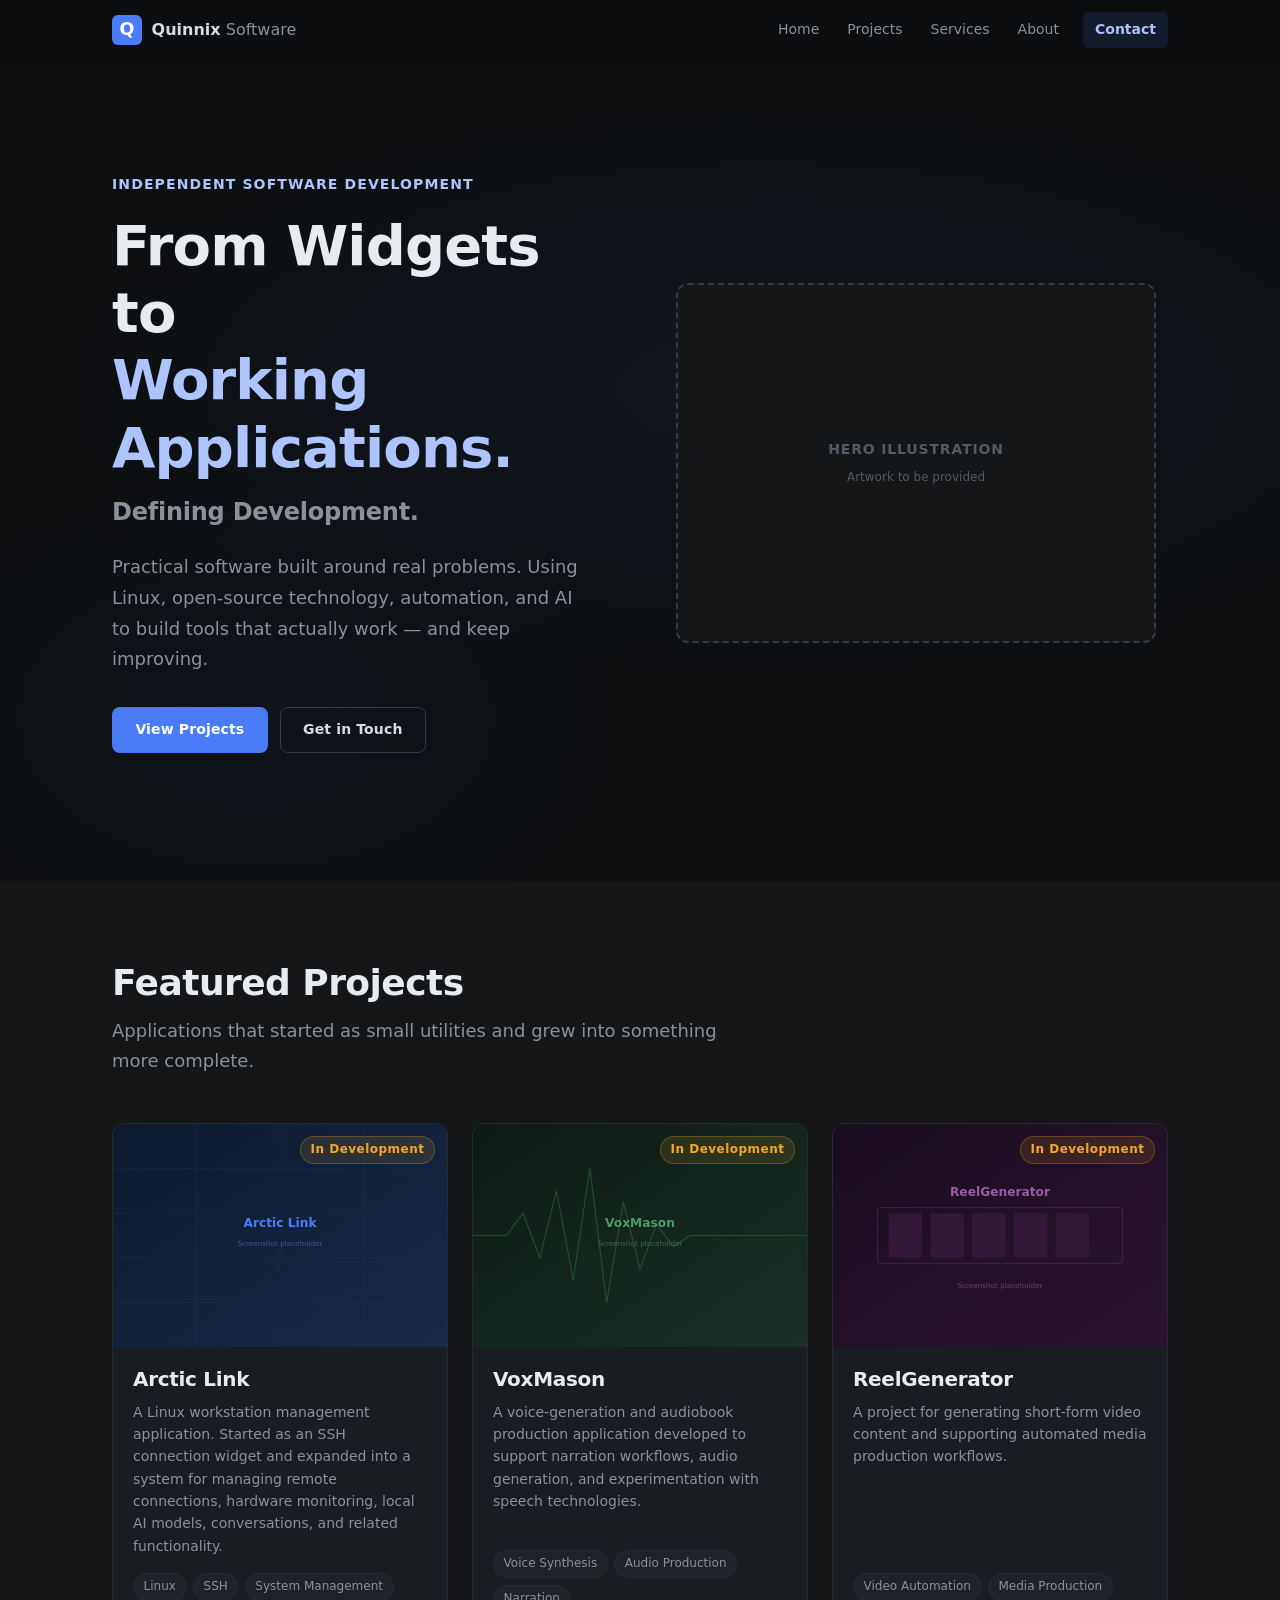
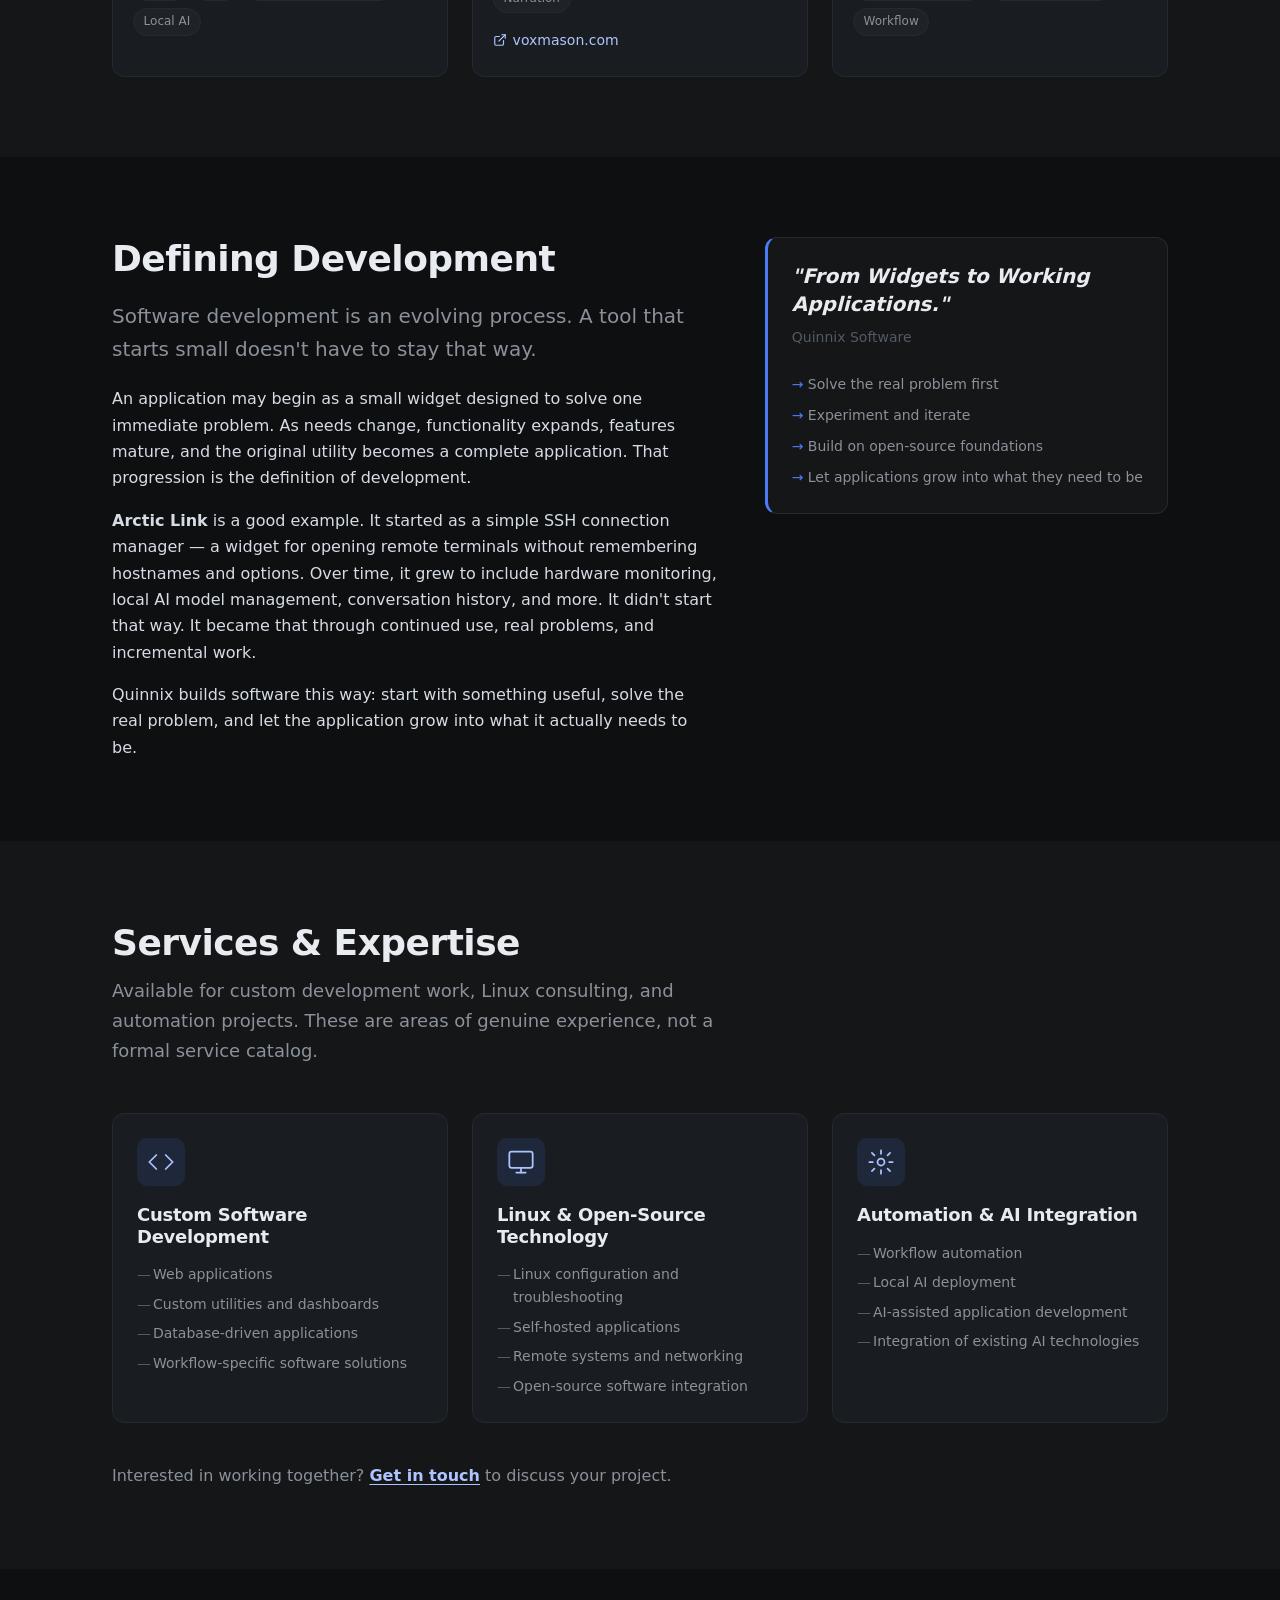
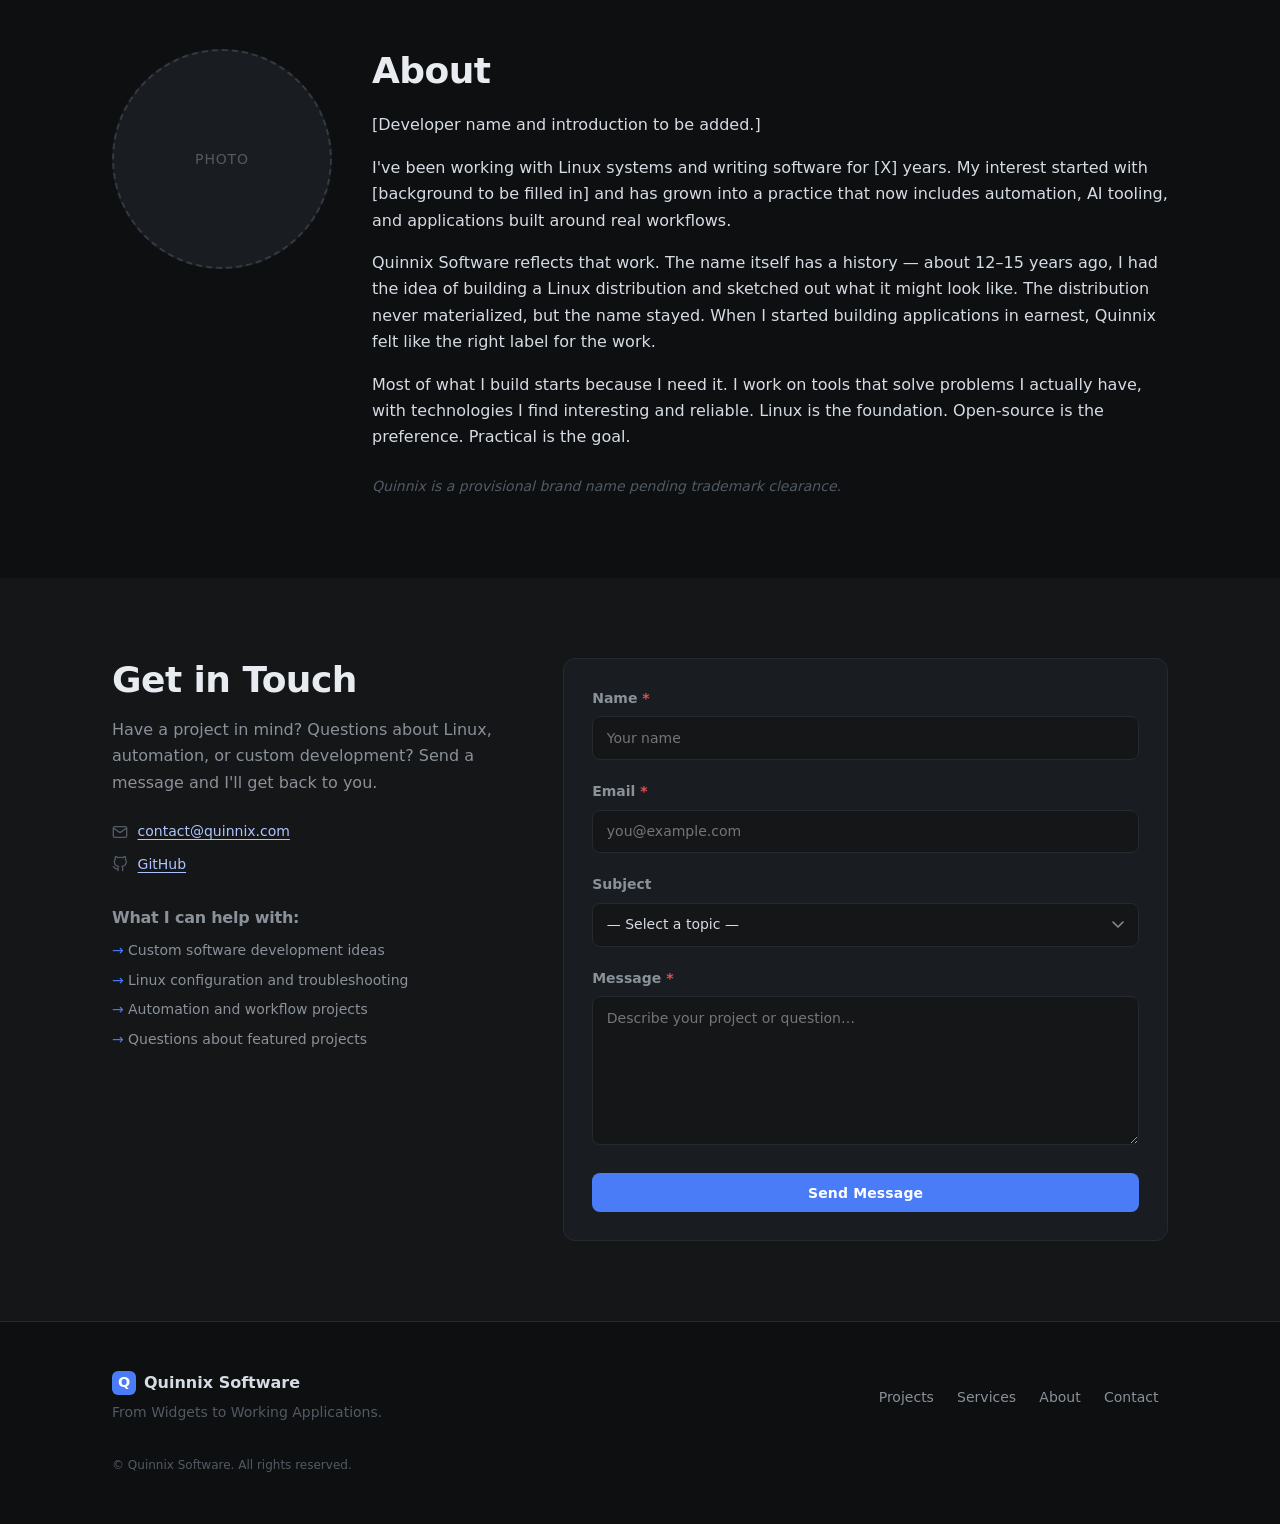
==== index.html @ c4eec3da "Initial Quinnix Software website Static portfolio and project showcase site for quinnix.com. Include" ====
<!doctype html>
<html lang="en">
<head>
  <meta charset="utf-8">
  <meta name="viewport" content="width=device-width, initial-scale=1">

  <!-- ============================================================
       SITE IDENTITY — update these when branding is finalized
       ============================================================ -->
  <title>Quinnix Software — From Widgets to Working Applications</title>
  <meta name="description" content="Quinnix Software builds practical applications around real problems using Linux, open-source technology, automation, and AI.">
  <meta name="theme-color" content="#0d0f11">
  <meta name="robots" content="index, follow">
  <link rel="canonical" href="https://quinnix.com/">

  <!-- Favicon placeholder — replace assets/images/favicon.svg with final artwork -->
  <link rel="icon" href="assets/images/favicon.svg" type="image/svg+xml">

  <!-- Open Graph -->
  <meta property="og:type"        content="website">
  <meta property="og:site_name"   content="Quinnix Software">
  <meta property="og:title"       content="Quinnix Software — From Widgets to Working Applications">
  <meta property="og:description" content="Independent software development. Practical solutions built on Linux, open-source technology, automation, and AI.">
  <meta property="og:url"         content="https://quinnix.com/">
  <meta property="og:image"       content="https://quinnix.com/assets/images/quinnix-social.jpg">
  <meta property="og:image:width"  content="1200">
  <meta property="og:image:height" content="630">
  <meta property="og:image:alt"   content="Quinnix Software — From Widgets to Working Applications">

  <!-- Twitter / X card -->
  <meta name="twitter:card"        content="summary_large_image">
  <meta name="twitter:title"       content="Quinnix Software — From Widgets to Working Applications">
  <meta name="twitter:description" content="Independent software development. Practical solutions.">
  <meta name="twitter:image"       content="https://quinnix.com/assets/images/quinnix-social.jpg">

  <link rel="stylesheet" href="assets/css/site.css">
  <script src="assets/js/site.js" defer></script>
</head>
<body>

  <a class="skip-link" href="#main">Skip to main content</a>

  <!-- ============================================================
       HEADER
       ============================================================ -->
  <header class="site-header" data-header>
    <div class="shell nav-wrap">
      <a class="brand" href="#hero" aria-label="Quinnix Software — home">
        <span class="brand-mark" aria-hidden="true">Q</span>
        <span class="brand-name">Quinnix<span class="brand-suffix"> Software</span></span>
      </a>

      <button class="menu-button" type="button"
              aria-expanded="false" aria-controls="site-nav"
              data-menu-button>
        <span class="sr-only">Toggle navigation</span>
        <span class="menu-icon" aria-hidden="true"><i></i><i></i><i></i></span>
      </button>

      <nav class="site-nav" id="site-nav" aria-label="Primary navigation" data-nav>
        <a href="#hero">Home</a>
        <a href="#projects">Projects</a>
        <a href="#services">Services</a>
        <a href="#about">About</a>
        <a href="#contact" class="nav-cta">Contact</a>
      </nav>
    </div>
  </header>

  <main id="main">

    <!-- ============================================================
         HERO
         ============================================================ -->
    <section class="hero" id="hero" aria-labelledby="hero-title">
      <div class="shell hero-inner">

        <div class="hero-text">
          <p class="eyebrow">Independent Software Development</p>
          <h1 id="hero-title">From Widgets to<br><em>Working Applications.</em></h1>
          <p class="hero-tagline">Defining Development.</p>
          <p class="hero-body">
            Practical software built around real problems. Using Linux, open-source technology,
            automation, and AI to build tools that actually work — and keep improving.
          </p>
          <div class="hero-actions">
            <a href="#projects" class="btn btn-primary">View Projects</a>
            <a href="#contact"  class="btn btn-secondary">Get in Touch</a>
          </div>
        </div>

        <div class="hero-graphic" aria-hidden="true">
          <!-- Placeholder — replace with illustration or screenshot -->
          <div class="hero-placeholder">
            <div class="hero-placeholder-inner">
              <span class="placeholder-label">Hero Illustration</span>
              <span class="placeholder-sub">Artwork to be provided</span>
            </div>
          </div>
        </div>

      </div>
    </section>

    <!-- ============================================================
         FEATURED PROJECTS
         ============================================================ -->
    <section class="section projects" id="projects" aria-labelledby="projects-title">
      <div class="shell">

        <header class="section-header">
          <h2 id="projects-title">Featured Projects</h2>
          <p>Applications that started as small utilities and grew into something more complete.</p>
        </header>

        <div class="project-grid">

          <!-- Project: Arctic Link -->
          <article class="project-card" aria-labelledby="project-arctic-link-title">
            <div class="project-image project-image--arctic-link">
              <img src="assets/images/project-arctic-link-placeholder.svg"
                   alt="Arctic Link application — screenshot placeholder"
                   width="600" height="400" loading="lazy">
              <span class="project-status" data-status="development">In Development</span>
            </div>
            <div class="project-content">
              <h3 id="project-arctic-link-title" class="project-title">Arctic Link</h3>
              <p class="project-desc">
                A Linux workstation management application. Started as an SSH connection widget
                and expanded into a system for managing remote connections, hardware monitoring,
                local AI models, conversations, and related functionality.
              </p>
              <ul class="project-tags" aria-label="Technologies">
                <li class="tag">Linux</li>
                <li class="tag">SSH</li>
                <li class="tag">System Management</li>
                <li class="tag">Local AI</li>
              </ul>
              <div class="project-links">
                <!-- No public links yet — add when available -->
              </div>
            </div>
          </article>

          <!-- Project: VoxMason -->
          <article class="project-card" aria-labelledby="project-voxmason-title">
            <div class="project-image project-image--voxmason">
              <img src="assets/images/project-voxmason-placeholder.svg"
                   alt="VoxMason application — screenshot placeholder"
                   width="600" height="400" loading="lazy">
              <span class="project-status" data-status="development">In Development</span>
            </div>
            <div class="project-content">
              <h3 id="project-voxmason-title" class="project-title">VoxMason</h3>
              <p class="project-desc">
                A voice-generation and audiobook production application developed to support
                narration workflows, audio generation, and experimentation with speech technologies.
              </p>
              <ul class="project-tags" aria-label="Technologies">
                <li class="tag">Voice Synthesis</li>
                <li class="tag">Audio Production</li>
                <li class="tag">Narration</li>
              </ul>
              <div class="project-links">
                <a href="https://voxmason.com" class="project-link" target="_blank" rel="noopener noreferrer">
                  <svg aria-hidden="true" width="14" height="14" viewBox="0 0 24 24" fill="none"
                       stroke="currentColor" stroke-width="2" stroke-linecap="round" stroke-linejoin="round">
                    <path d="M18 13v6a2 2 0 0 1-2 2H5a2 2 0 0 1-2-2V8a2 2 0 0 1 2-2h6"/>
                    <polyline points="15 3 21 3 21 9"/><line x1="10" y1="14" x2="21" y2="3"/>
                  </svg>
                  voxmason.com
                </a>
              </div>
            </div>
          </article>

          <!-- Project: ReelGenerator -->
          <article class="project-card" aria-labelledby="project-reelgenerator-title">
            <div class="project-image project-image--reelgenerator">
              <img src="assets/images/project-reelgenerator-placeholder.svg"
                   alt="ReelGenerator application — screenshot placeholder"
                   width="600" height="400" loading="lazy">
              <span class="project-status" data-status="development">In Development</span>
            </div>
            <div class="project-content">
              <h3 id="project-reelgenerator-title" class="project-title">ReelGenerator</h3>
              <p class="project-desc">
                A project for generating short-form video content and supporting automated
                media production workflows.
              </p>
              <ul class="project-tags" aria-label="Technologies">
                <li class="tag">Video Automation</li>
                <li class="tag">Media Production</li>
                <li class="tag">Workflow</li>
              </ul>
              <div class="project-links">
                <!-- No public links yet — add when available -->
              </div>
            </div>
          </article>

        </div><!-- .project-grid -->
      </div><!-- .shell -->
    </section>

    <!-- ============================================================
         DEVELOPMENT PHILOSOPHY
         ============================================================ -->
    <section class="section philosophy" id="philosophy" aria-labelledby="philosophy-title">
      <div class="shell">
        <div class="philosophy-inner">

          <div class="philosophy-text">
            <h2 id="philosophy-title">Defining Development</h2>
            <p class="philosophy-lead">
              Software development is an evolving process. A tool that starts small doesn't have to
              stay that way.
            </p>
            <p>
              An application may begin as a small widget designed to solve one immediate problem.
              As needs change, functionality expands, features mature, and the original utility
              becomes a complete application. That progression is the definition of development.
            </p>
            <p>
              <strong>Arctic Link</strong> is a good example. It started as a simple SSH connection
              manager — a widget for opening remote terminals without remembering hostnames and
              options. Over time, it grew to include hardware monitoring, local AI model management,
              conversation history, and more. It didn't start that way. It became that through
              continued use, real problems, and incremental work.
            </p>
            <p>
              Quinnix builds software this way: start with something useful, solve the real
              problem, and let the application grow into what it actually needs to be.
            </p>
          </div>

          <aside class="philosophy-callout" aria-label="Development philosophy summary">
            <blockquote>
              <p>"From Widgets to Working Applications."</p>
              <footer>Quinnix Software</footer>
            </blockquote>
            <ul class="philosophy-values">
              <li>Solve the real problem first</li>
              <li>Experiment and iterate</li>
              <li>Build on open-source foundations</li>
              <li>Let applications grow into what they need to be</li>
            </ul>
          </aside>

        </div>
      </div>
    </section>

    <!-- ============================================================
         SERVICES & EXPERTISE
         ============================================================ -->
    <section class="section services" id="services" aria-labelledby="services-title">
      <div class="shell">

        <header class="section-header">
          <h2 id="services-title">Services &amp; Expertise</h2>
          <p>
            Available for custom development work, Linux consulting, and automation projects.
            These are areas of genuine experience, not a formal service catalog.
          </p>
        </header>

        <div class="services-grid">

          <div class="service-card">
            <div class="service-icon" aria-hidden="true">
              <svg viewBox="0 0 24 24" width="28" height="28" fill="none"
                   stroke="currentColor" stroke-width="1.5" stroke-linecap="round" stroke-linejoin="round">
                <polyline points="16 18 22 12 16 6"/><polyline points="8 6 2 12 8 18"/>
              </svg>
            </div>
            <h3>Custom Software Development</h3>
            <ul>
              <li>Web applications</li>
              <li>Custom utilities and dashboards</li>
              <li>Database-driven applications</li>
              <li>Workflow-specific software solutions</li>
            </ul>
          </div>

          <div class="service-card">
            <div class="service-icon" aria-hidden="true">
              <svg viewBox="0 0 24 24" width="28" height="28" fill="none"
                   stroke="currentColor" stroke-width="1.5" stroke-linecap="round" stroke-linejoin="round">
                <rect x="2" y="3" width="20" height="14" rx="2"/><line x1="8" y1="21" x2="16" y2="21"/>
                <line x1="12" y1="17" x2="12" y2="21"/>
              </svg>
            </div>
            <h3>Linux &amp; Open-Source Technology</h3>
            <ul>
              <li>Linux configuration and troubleshooting</li>
              <li>Self-hosted applications</li>
              <li>Remote systems and networking</li>
              <li>Open-source software integration</li>
            </ul>
          </div>

          <div class="service-card">
            <div class="service-icon" aria-hidden="true">
              <svg viewBox="0 0 24 24" width="28" height="28" fill="none"
                   stroke="currentColor" stroke-width="1.5" stroke-linecap="round" stroke-linejoin="round">
                <circle cx="12" cy="12" r="3"/><path d="M12 2v3m0 14v3M4.22 4.22l2.12 2.12m11.32 11.32 2.12 2.12M2 12h3m14 0h3M4.22 19.78l2.12-2.12M17.66 6.34l2.12-2.12"/>
              </svg>
            </div>
            <h3>Automation &amp; AI Integration</h3>
            <ul>
              <li>Workflow automation</li>
              <li>Local AI deployment</li>
              <li>AI-assisted application development</li>
              <li>Integration of existing AI technologies</li>
            </ul>
          </div>

        </div><!-- .services-grid -->

        <p class="services-note">
          Interested in working together?
          <a href="#contact">Get in touch</a> to discuss your project.
        </p>

      </div><!-- .shell -->
    </section>

    <!-- ============================================================
         ABOUT
         ============================================================ -->
    <section class="section about" id="about" aria-labelledby="about-title">
      <div class="shell">
        <div class="about-inner">

          <div class="about-photo-wrap">
            <!-- Replace this placeholder with an actual photo when available -->
            <div class="about-photo-placeholder" aria-hidden="true">
              <span>Photo</span>
            </div>
          </div>

          <div class="about-text">
            <h2 id="about-title">About</h2>

            <p>
              <!-- PLACEHOLDER: Add developer name and brief introduction -->
              [Developer name and introduction to be added.]
            </p>

            <p>
              <!-- PLACEHOLDER: Personal background and development journey -->
              I've been working with Linux systems and writing software for [X] years.
              My interest started with [background to be filled in] and has grown into
              a practice that now includes automation, AI tooling, and applications built
              around real workflows.
            </p>

            <p>
              Quinnix Software reflects that work. The name itself has a history —
              about 12–15 years ago, I had the idea of building a Linux distribution
              and sketched out what it might look like. The distribution never materialized,
              but the name stayed. When I started building applications in earnest,
              Quinnix felt like the right label for the work.
            </p>

            <p>
              <!-- PLACEHOLDER: Development philosophy -->
              Most of what I build starts because I need it. I work on tools that solve
              problems I actually have, with technologies I find interesting and reliable.
              Linux is the foundation. Open-source is the preference. Practical is the goal.
            </p>

            <p class="about-status">
              <em>
                Quinnix is a provisional brand name pending trademark clearance.
              </em>
            </p>
          </div>

        </div><!-- .about-inner -->
      </div><!-- .shell -->
    </section>

    <!-- ============================================================
         CONTACT
         ============================================================ -->
    <section class="section contact" id="contact" aria-labelledby="contact-title">
      <div class="shell">
        <div class="contact-inner">

          <div class="contact-info">
            <h2 id="contact-title">Get in Touch</h2>
            <p>
              Have a project in mind? Questions about Linux, automation, or custom development?
              Send a message and I'll get back to you.
            </p>

            <ul class="contact-channels">
              <li>
                <svg aria-hidden="true" width="16" height="16" viewBox="0 0 24 24" fill="none"
                     stroke="currentColor" stroke-width="2" stroke-linecap="round" stroke-linejoin="round">
                  <path d="M4 4h16c1.1 0 2 .9 2 2v12c0 1.1-.9 2-2 2H4c-1.1 0-2-.9-2-2V6c0-1.1.9-2 2-2z"/>
                  <polyline points="22,6 12,13 2,6"/>
                </svg>
                <!-- PLACEHOLDER: replace with actual contact email -->
                <a href="mailto:contact@quinnix.com">contact@quinnix.com</a>
              </li>
              <li>
                <svg aria-hidden="true" width="16" height="16" viewBox="0 0 24 24" fill="none"
                     stroke="currentColor" stroke-width="2" stroke-linecap="round" stroke-linejoin="round">
                  <path d="M9 19c-5 1.5-5-2.5-7-3m14 6v-3.87a3.37 3.37 0 0 0-.94-2.61c3.14-.35 6.44-1.54 6.44-7A5.44 5.44 0 0 0 20 4.77 5.07 5.07 0 0 0 19.91 1S18.73.65 16 2.48a13.38 13.38 0 0 0-7 0C6.27.65 5.09 1 5.09 1A5.07 5.07 0 0 0 5 4.77a5.44 5.44 0 0 0-1.5 3.78c0 5.42 3.3 6.61 6.44 7A3.37 3.37 0 0 0 9 18.13V22"/>
                </svg>
                <!-- PLACEHOLDER: replace with actual GitHub URL -->
                <a href="https://github.com/" target="_blank" rel="noopener noreferrer">GitHub</a>
              </li>
            </ul>

            <div class="contact-topics">
              <h3>What I can help with:</h3>
              <ul>
                <li>Custom software development ideas</li>
                <li>Linux configuration and troubleshooting</li>
                <li>Automation and workflow projects</li>
                <li>Questions about featured projects</li>
              </ul>
            </div>
          </div><!-- .contact-info -->

          <div class="contact-form-wrap">
            <form class="contact-form" id="contact-form"
                  method="post" action="contact.php"
                  novalidate>

              <div class="form-group">
                <label for="contact-name">Name <span aria-hidden="true">*</span></label>
                <input type="text" id="contact-name" name="name"
                       autocomplete="name" required maxlength="100"
                       placeholder="Your name">
              </div>

              <div class="form-group">
                <label for="contact-email">Email <span aria-hidden="true">*</span></label>
                <input type="email" id="contact-email" name="email"
                       autocomplete="email" required maxlength="254"
                       placeholder="you@example.com">
              </div>

              <div class="form-group">
                <label for="contact-subject">Subject</label>
                <select id="contact-subject" name="subject">
                  <option value="">— Select a topic —</option>
                  <option value="custom-development">Custom Software Development</option>
                  <option value="linux-help">Linux Help or Consulting</option>
                  <option value="automation">Automation or AI Project</option>
                  <option value="project-question">Question About a Project</option>
                  <option value="general">General Inquiry</option>
                </select>
              </div>

              <div class="form-group">
                <label for="contact-message">Message <span aria-hidden="true">*</span></label>
                <textarea id="contact-message" name="message"
                          required minlength="10" maxlength="4000"
                          rows="6" placeholder="Describe your project or question…"></textarea>
              </div>

              <!-- Honeypot field — must remain empty -->
              <div class="form-group form-honeypot" aria-hidden="true">
                <label for="contact-website">Website</label>
                <input type="text" id="contact-website" name="website"
                       tabindex="-1" autocomplete="off">
              </div>

              <div class="form-actions">
                <button type="submit" class="btn btn-primary btn-submit" id="contact-submit">
                  <span class="btn-label">Send Message</span>
                  <span class="btn-loading" aria-hidden="true">Sending…</span>
                </button>
              </div>

              <div class="form-feedback" id="form-feedback" aria-live="polite" aria-atomic="true"></div>

            </form>
          </div><!-- .contact-form-wrap -->

        </div><!-- .contact-inner -->
      </div><!-- .shell -->
    </section>

  </main>

  <!-- ============================================================
       FOOTER
       ============================================================ -->
  <footer class="site-footer">
    <div class="shell">
      <div class="footer-inner">

        <div class="footer-brand">
          <a href="#hero" class="footer-brand-link" aria-label="Back to top">
            <span class="brand-mark" aria-hidden="true">Q</span>
            <strong>Quinnix Software</strong>
          </a>
          <p class="footer-tagline">From Widgets to Working Applications.</p>
        </div>

        <nav class="footer-nav" aria-label="Footer navigation">
          <a href="#projects">Projects</a>
          <a href="#services">Services</a>
          <a href="#about">About</a>
          <a href="#contact">Contact</a>
          <!-- PLACEHOLDER: add GitHub/social links when confirmed -->
        </nav>

        <p class="footer-copy">
          &copy; <span data-year></span> Quinnix Software. All rights reserved.
        </p>

      </div><!-- .footer-inner -->
    </div><!-- .shell -->
  </footer>

</body>
</html>
---- assets/css/site.css ----
/* ============================================================
   QUINNIX SOFTWARE — site.css
   PROVISIONAL STYLING — final visual identity to be defined.
   All colors are CSS custom properties. Swap the token values
   in :root to restyle the entire site.
   ============================================================ */

/* ============================================================
   TOKENS
   ============================================================ */
:root {
  /* -- Background -- */
  --bg:           #0d0f11;
  --bg-raised:    #141618;
  --bg-card:      #191d21;
  --bg-hover:     #1f2328;

  /* -- Borders -- */
  --border:       #252a30;
  --border-mid:   #333a42;

  /* -- Text -- */
  --text:         #d6dce4;
  --text-soft:    #8a9199;
  --text-muted:   #525a63;

  /* -- Accent (provisional — replace with brand color) -- */
  --accent:         #4a7cf7;
  --accent-hover:   #3060d6;
  --accent-soft:    rgba(74, 124, 247, 0.12);
  --accent-text:    #adc4ff;

  /* -- Status -- */
  --status-dev:     #f5a623;
  --status-dev-bg:  rgba(245, 166, 35, 0.12);
  --status-live:    #34c77b;
  --status-live-bg: rgba(52, 199, 123, 0.12);

  /* -- Feedback -- */
  --success:    #34c77b;
  --success-bg: rgba(52, 199, 123, 0.08);
  --error:      #e05252;
  --error-bg:   rgba(224, 82, 82, 0.08);

  /* -- Layout -- */
  --shell-max:  1120px;
  --shell-pad:  1.5rem;
  --radius:     8px;
  --radius-lg:  12px;

  /* -- Section spacing -- */
  --section-gap: 5rem;

  /* -- Typography -- */
  --font-body: system-ui, -apple-system, BlinkMacSystemFont, "Segoe UI",
               Helvetica Neue, Arial, sans-serif;
  --font-mono: "SF Mono", "Fira Code", ui-monospace, monospace;

  --text-xs:   0.75rem;
  --text-sm:   0.875rem;
  --text-base: 1rem;
  --text-lg:   1.125rem;
  --text-xl:   1.25rem;
  --text-2xl:  1.5rem;
  --text-3xl:  1.875rem;
  --text-4xl:  2.25rem;

  /* -- Transitions -- */
  --transition: 150ms ease;
}

/* ============================================================
   RESET
   ============================================================ */
*, *::before, *::after { box-sizing: border-box; margin: 0; padding: 0; }

html {
  scroll-behavior: smooth;
  color-scheme: dark;
}

body {
  font-family: var(--font-body);
  font-size: var(--text-base);
  line-height: 1.65;
  color: var(--text);
  background-color: var(--bg);
  -webkit-font-smoothing: antialiased;
}

img, svg { display: block; max-width: 100%; }

a {
  color: var(--accent-text);
  text-decoration: underline;
  text-underline-offset: 3px;
}
a:hover { color: var(--accent); }

button { font-family: inherit; cursor: pointer; border: none; background: none; }

ul { list-style: none; }

h1, h2, h3, h4 {
  line-height: 1.2;
  font-weight: 700;
  letter-spacing: -0.015em;
  color: #e8ecf0;
}

h1 { font-size: clamp(var(--text-3xl), 5vw, 3.5rem); }
h2 { font-size: clamp(var(--text-2xl), 3.5vw, var(--text-4xl)); }
h3 { font-size: var(--text-xl); }

p + p { margin-top: 1em; }

/* ============================================================
   ACCESSIBILITY
   ============================================================ */
.sr-only {
  position: absolute; width: 1px; height: 1px;
  padding: 0; margin: -1px; overflow: hidden;
  clip: rect(0,0,0,0); white-space: nowrap; border: 0;
}

.skip-link {
  position: absolute; top: -100px; left: 1rem; z-index: 9999;
  padding: 0.5rem 1rem;
  background: var(--accent); color: #fff;
  border-radius: var(--radius); font-weight: 600;
  text-decoration: none;
  transition: top var(--transition);
}
.skip-link:focus { top: 1rem; }

:focus-visible {
  outline: 2px solid var(--accent);
  outline-offset: 3px;
  border-radius: 2px;
}

/* ============================================================
   LAYOUT UTILITIES
   ============================================================ */
.shell {
  max-width: var(--shell-max);
  margin: 0 auto;
  padding: 0 var(--shell-pad);
}

@media (min-width: 768px) {
  .shell { padding: 0 2rem; }
}

.section {
  padding: var(--section-gap) 0;
}

.section-header {
  max-width: 640px;
  margin-bottom: 3rem;
}
.section-header h2 { margin-bottom: 0.75rem; }
.section-header p { color: var(--text-soft); font-size: var(--text-lg); }

.eyebrow {
  font-size: var(--text-sm);
  font-weight: 600;
  letter-spacing: 0.08em;
  text-transform: uppercase;
  color: var(--accent-text);
  margin-bottom: 1rem;
}

/* ============================================================
   BUTTONS
   ============================================================ */
.btn {
  display: inline-flex; align-items: center; gap: 0.5rem;
  padding: 0.65rem 1.4rem;
  border-radius: var(--radius);
  font-size: var(--text-sm);
  font-weight: 600;
  letter-spacing: 0.01em;
  text-decoration: none;
  cursor: pointer;
  transition: background var(--transition), color var(--transition),
              border-color var(--transition), opacity var(--transition);
  white-space: nowrap;
}

.btn-primary {
  background: var(--accent);
  color: #fff;
  border: 1px solid transparent;
}
.btn-primary:hover {
  background: var(--accent-hover);
  color: #fff;
}

.btn-secondary {
  background: transparent;
  color: var(--text);
  border: 1px solid var(--border-mid);
}
.btn-secondary:hover {
  border-color: var(--accent);
  color: var(--accent-text);
  background: var(--accent-soft);
}

.btn:disabled, .btn[aria-busy="true"] { opacity: 0.65; cursor: not-allowed; }

/* ============================================================
   HEADER
   ============================================================ */
.site-header {
  position: sticky; top: 0; z-index: 100;
  background: rgba(13, 15, 17, 0.85);
  backdrop-filter: blur(12px);
  -webkit-backdrop-filter: blur(12px);
  border-bottom: 1px solid transparent;
  transition: border-color var(--transition), background var(--transition);
}
.site-header.is-scrolled {
  border-bottom-color: var(--border);
}

.nav-wrap {
  display: flex;
  align-items: center;
  gap: 1.5rem;
  height: 60px;
}

/* Brand */
.brand {
  display: flex; align-items: center; gap: 0.6rem;
  text-decoration: none; color: var(--text); flex-shrink: 0;
}
.brand:hover { color: #fff; }

.brand-mark {
  display: flex; align-items: center; justify-content: center;
  width: 30px; height: 30px;
  background: var(--accent);
  color: #fff;
  font-weight: 800; font-size: 1.1rem;
  border-radius: 6px;
  font-family: var(--font-body);
  flex-shrink: 0;
}

.brand-name {
  font-weight: 700;
  font-size: var(--text-base);
  line-height: 1;
}
.brand-suffix {
  font-weight: 400;
  color: var(--text-soft);
}

/* Nav */
.site-nav {
  margin-left: auto;
  display: flex;
  align-items: center;
  gap: 0.25rem;
}
.site-nav a {
  padding: 0.4rem 0.75rem;
  color: var(--text-soft);
  text-decoration: none;
  font-size: var(--text-sm);
  font-weight: 500;
  border-radius: 6px;
  transition: color var(--transition), background var(--transition);
}
.site-nav a:hover, .site-nav a.is-active {
  color: var(--text);
  background: var(--bg-hover);
}
.site-nav .nav-cta {
  background: var(--accent-soft);
  color: var(--accent-text);
  font-weight: 600;
  margin-left: 0.5rem;
}
.site-nav .nav-cta:hover {
  background: var(--accent);
  color: #fff;
}

/* Mobile menu button */
.menu-button {
  display: none;
  align-items: center; justify-content: center;
  width: 36px; height: 36px;
  margin-left: auto;
  color: var(--text);
  border-radius: 6px;
}
.menu-button:hover { background: var(--bg-hover); }

.menu-icon { display: flex; flex-direction: column; gap: 4px; width: 20px; }
.menu-icon i {
  display: block; height: 2px; background: currentColor;
  border-radius: 2px;
  transition: transform var(--transition), opacity var(--transition), width var(--transition);
}
.menu-icon i:last-child { width: 14px; }

[aria-expanded="true"] .menu-icon i:first-child  { transform: rotate(45deg) translate(4px, 4px); }
[aria-expanded="true"] .menu-icon i:nth-child(2)  { opacity: 0; }
[aria-expanded="true"] .menu-icon i:last-child    { transform: rotate(-45deg) translate(4px, -4px); width: 20px; }

@media (max-width: 767px) {
  .menu-button { display: flex; }

  .site-nav {
    display: none;
    position: fixed; top: 60px; left: 0; right: 0; bottom: 0;
    background: var(--bg);
    flex-direction: column;
    align-items: flex-start;
    padding: 1.5rem var(--shell-pad);
    gap: 0.25rem;
    overflow-y: auto;
    border-top: 1px solid var(--border);
  }
  .site-nav.is-open { display: flex; }
  .site-nav a { font-size: var(--text-lg); padding: 0.75rem 1rem; width: 100%; }
  .site-nav .nav-cta { margin-left: 0; }
}

/* ============================================================
   HERO
   ============================================================ */
.hero {
  padding: 5rem 0 6rem;
  position: relative;
  overflow: hidden;
}

/* subtle background texture */
.hero::before {
  content: '';
  position: absolute; inset: 0;
  background:
    radial-gradient(ellipse 80% 50% at 60% 40%, rgba(74,124,247,0.07) 0%, transparent 70%),
    radial-gradient(ellipse 50% 50% at 20% 80%, rgba(74,124,247,0.04) 0%, transparent 60%);
  pointer-events: none;
}

.hero-inner {
  position: relative;
  display: grid;
  grid-template-columns: 1fr;
  gap: 3rem;
  align-items: center;
}

@media (min-width: 900px) {
  .hero-inner { grid-template-columns: 1fr 1fr; }
  .hero { padding: 7rem 0 8rem; }
}

.hero-text { max-width: 580px; }

.hero-text h1 { margin-bottom: 0.75rem; }
.hero-text h1 em {
  font-style: normal;
  color: var(--accent-text);
}

.hero-tagline {
  font-size: clamp(var(--text-lg), 2.5vw, var(--text-2xl));
  font-weight: 600;
  color: var(--text-soft);
  margin-bottom: 1.25rem;
  letter-spacing: -0.01em;
}

.hero-body {
  font-size: var(--text-lg);
  color: var(--text-soft);
  line-height: 1.7;
  margin-bottom: 2rem;
  max-width: 480px;
}

.hero-actions {
  display: flex; flex-wrap: wrap; gap: 0.75rem;
}

/* Hero graphic placeholder */
.hero-graphic {
  display: flex;
  align-items: center;
  justify-content: center;
}

.hero-placeholder {
  width: 100%;
  aspect-ratio: 4 / 3;
  max-width: 480px;
  border: 2px dashed var(--border-mid);
  border-radius: var(--radius-lg);
  display: flex;
  align-items: center;
  justify-content: center;
  background: var(--bg-raised);
}
.hero-placeholder-inner {
  text-align: center;
  display: flex; flex-direction: column; gap: 0.4rem;
}
.placeholder-label {
  color: var(--text-muted);
  font-size: var(--text-sm);
  font-weight: 600;
  text-transform: uppercase;
  letter-spacing: 0.06em;
}
.placeholder-sub {
  color: var(--text-muted);
  font-size: var(--text-xs);
}

/* ============================================================
   PROJECTS
   ============================================================ */
.projects { background: var(--bg-raised); }

.project-grid {
  display: grid;
  grid-template-columns: 1fr;
  gap: 1.5rem;
}
@media (min-width: 640px) {
  .project-grid { grid-template-columns: repeat(2, 1fr); }
}
@media (min-width: 1000px) {
  .project-grid { grid-template-columns: repeat(3, 1fr); }
}

.project-card {
  background: var(--bg-card);
  border: 1px solid var(--border);
  border-radius: var(--radius-lg);
  overflow: hidden;
  display: flex;
  flex-direction: column;
  transition: border-color var(--transition), box-shadow var(--transition);
}
.project-card:hover {
  border-color: var(--border-mid);
  box-shadow: 0 8px 32px rgba(0,0,0,0.3);
}

/* Project image area */
.project-image {
  position: relative;
  aspect-ratio: 3 / 2;
  overflow: hidden;
  background: var(--bg-raised);
  display: flex; align-items: center; justify-content: center;
}
.project-image img {
  width: 100%; height: 100%;
  object-fit: cover;
}

/* Per-project placeholder tints */
.project-image--arctic-link  { background: linear-gradient(135deg, #0d1a2e 0%, #172a4a 100%); }
.project-image--voxmason      { background: linear-gradient(135deg, #0e1a14 0%, #183026 100%); }
.project-image--reelgenerator { background: linear-gradient(135deg, #1a0d1e 0%, #2a1430 100%); }

.project-status {
  position: absolute; top: 0.75rem; right: 0.75rem;
  padding: 0.2rem 0.6rem;
  border-radius: 20px;
  font-size: var(--text-xs);
  font-weight: 600;
  letter-spacing: 0.04em;
}
[data-status="development"] {
  background: var(--status-dev-bg);
  color: var(--status-dev);
  border: 1px solid rgba(245,166,35,0.25);
}
[data-status="live"] {
  background: var(--status-live-bg);
  color: var(--status-live);
  border: 1px solid rgba(52,199,123,0.25);
}

.project-content {
  padding: 1.25rem 1.25rem 1.5rem;
  display: flex; flex-direction: column; flex: 1;
}

.project-title {
  font-size: var(--text-xl);
  margin-bottom: 0.6rem;
}

.project-desc {
  font-size: var(--text-sm);
  color: var(--text-soft);
  line-height: 1.6;
  flex: 1;
  margin-bottom: 1rem;
}

.project-tags {
  display: flex; flex-wrap: wrap; gap: 0.4rem;
  margin-bottom: 1rem;
}
.tag {
  padding: 0.2rem 0.6rem;
  background: var(--bg-hover);
  border: 1px solid var(--border);
  border-radius: 20px;
  font-size: var(--text-xs);
  color: var(--text-soft);
  font-weight: 500;
}

.project-links {
  display: flex; flex-wrap: wrap; gap: 0.75rem;
  margin-top: auto;
}
.project-link {
  display: inline-flex; align-items: center; gap: 0.35rem;
  font-size: var(--text-sm);
  font-weight: 500;
  text-decoration: none;
  color: var(--accent-text);
  transition: color var(--transition);
}
.project-link:hover { color: var(--accent); }

/* ============================================================
   PHILOSOPHY
   ============================================================ */
.philosophy-inner {
  display: grid;
  grid-template-columns: 1fr;
  gap: 3rem;
  align-items: start;
}
@media (min-width: 900px) {
  .philosophy-inner { grid-template-columns: 3fr 2fr; }
}

.philosophy-text h2 { margin-bottom: 1.25rem; }
.philosophy-lead {
  font-size: var(--text-xl);
  color: var(--text-soft);
  margin-bottom: 1.25rem;
}

.philosophy-callout {
  background: var(--bg-raised);
  border: 1px solid var(--border);
  border-left: 3px solid var(--accent);
  border-radius: var(--radius-lg);
  padding: 1.5rem;
}
blockquote p {
  font-size: var(--text-xl);
  font-weight: 600;
  color: #e8ecf0;
  line-height: 1.4;
  margin-bottom: 0.5rem;
  font-style: italic;
}
blockquote footer {
  font-size: var(--text-sm);
  color: var(--text-muted);
  margin-bottom: 1.5rem;
}

.philosophy-values {
  display: flex; flex-direction: column; gap: 0.5rem;
}
.philosophy-values li {
  font-size: var(--text-sm);
  color: var(--text-soft);
  padding-left: 1rem;
  position: relative;
}
.philosophy-values li::before {
  content: '→';
  position: absolute; left: 0;
  color: var(--accent);
}

/* ============================================================
   SERVICES
   ============================================================ */
.services { background: var(--bg-raised); }

.services-grid {
  display: grid;
  grid-template-columns: 1fr;
  gap: 1.5rem;
  margin-bottom: 2.5rem;
}
@media (min-width: 640px) {
  .services-grid { grid-template-columns: repeat(2, 1fr); }
}
@media (min-width: 900px) {
  .services-grid { grid-template-columns: repeat(3, 1fr); }
}

.service-card {
  background: var(--bg-card);
  border: 1px solid var(--border);
  border-radius: var(--radius-lg);
  padding: 1.5rem;
}

.service-icon {
  width: 48px; height: 48px;
  background: var(--accent-soft);
  border-radius: 10px;
  display: flex; align-items: center; justify-content: center;
  color: var(--accent-text);
  margin-bottom: 1.1rem;
}

.service-card h3 {
  font-size: var(--text-lg);
  margin-bottom: 1rem;
}
.service-card ul {
  display: flex; flex-direction: column; gap: 0.4rem;
}
.service-card li {
  font-size: var(--text-sm);
  color: var(--text-soft);
  padding-left: 1rem;
  position: relative;
}
.service-card li::before {
  content: '—';
  position: absolute; left: 0;
  color: var(--text-muted);
}

.services-note {
  color: var(--text-soft);
  font-size: var(--text-base);
}
.services-note a { font-weight: 600; }

/* ============================================================
   ABOUT
   ============================================================ */
.about-inner {
  display: grid;
  grid-template-columns: 1fr;
  gap: 2.5rem;
  align-items: start;
}
@media (min-width: 768px) {
  .about-inner { grid-template-columns: 220px 1fr; }
}

.about-photo-placeholder {
  width: 100%; max-width: 220px;
  aspect-ratio: 1;
  background: var(--bg-card);
  border: 2px dashed var(--border-mid);
  border-radius: 50%;
  display: flex; align-items: center; justify-content: center;
}
.about-photo-placeholder span {
  color: var(--text-muted);
  font-size: var(--text-sm);
  text-transform: uppercase;
  letter-spacing: 0.06em;
}

.about-text h2 { margin-bottom: 1.25rem; }

.about-status {
  margin-top: 1.5rem;
  font-size: var(--text-sm);
  color: var(--text-muted);
}

/* ============================================================
   CONTACT
   ============================================================ */
.contact { background: var(--bg-raised); }

.contact-inner {
  display: grid;
  grid-template-columns: 1fr;
  gap: 3rem;
}
@media (min-width: 900px) {
  .contact-inner { grid-template-columns: 2fr 3fr; }
}

.contact-info h2 { margin-bottom: 1rem; }
.contact-info > p {
  color: var(--text-soft);
  margin-bottom: 1.5rem;
}

.contact-channels {
  display: flex; flex-direction: column; gap: 0.6rem;
  margin-bottom: 2rem;
}
.contact-channels li {
  display: flex; align-items: center; gap: 0.6rem;
  font-size: var(--text-sm);
}
.contact-channels svg { color: var(--text-muted); flex-shrink: 0; }
.contact-channels a { font-weight: 500; }

.contact-topics h3 {
  font-size: var(--text-base);
  margin-bottom: 0.75rem;
  color: var(--text-soft);
  font-weight: 600;
}
.contact-topics ul {
  display: flex; flex-direction: column; gap: 0.4rem;
}
.contact-topics li {
  font-size: var(--text-sm);
  color: var(--text-soft);
  padding-left: 1rem;
  position: relative;
}
.contact-topics li::before {
  content: '→';
  position: absolute; left: 0;
  color: var(--accent);
}

/* Contact form */
.contact-form {
  background: var(--bg-card);
  border: 1px solid var(--border);
  border-radius: var(--radius-lg);
  padding: 1.75rem;
}

.form-group {
  margin-bottom: 1.25rem;
}
.form-group label {
  display: block;
  font-size: var(--text-sm);
  font-weight: 600;
  color: var(--text-soft);
  margin-bottom: 0.4rem;
}
.form-group label span { color: var(--error); }

.form-group input,
.form-group select,
.form-group textarea {
  width: 100%;
  padding: 0.65rem 0.85rem;
  background: var(--bg-raised);
  border: 1px solid var(--border);
  border-radius: var(--radius);
  color: var(--text);
  font-family: var(--font-body);
  font-size: var(--text-sm);
  line-height: 1.5;
  transition: border-color var(--transition), box-shadow var(--transition);
  appearance: none;
}
.form-group input:focus,
.form-group select:focus,
.form-group textarea:focus {
  outline: none;
  border-color: var(--accent);
  box-shadow: 0 0 0 3px rgba(74, 124, 247, 0.15);
}
.form-group textarea { resize: vertical; min-height: 140px; }

/* Select custom arrow */
.form-group select {
  background-image: url("data:image/svg+xml,%3Csvg xmlns='http://www.w3.org/2000/svg' width='12' height='8' viewBox='0 0 12 8'%3E%3Cpath d='M1 1l5 5 5-5' stroke='%238a9199' stroke-width='1.5' fill='none' stroke-linecap='round'/%3E%3C/svg%3E");
  background-repeat: no-repeat;
  background-position: right 0.85rem center;
  padding-right: 2.5rem;
}
.form-group select option { background: var(--bg-raised); }

/* Honeypot — hide from humans */
.form-honeypot {
  position: absolute;
  left: -9999px;
  top: -9999px;
  width: 1px;
  height: 1px;
  overflow: hidden;
  opacity: 0;
  pointer-events: none;
}

.form-actions { margin-top: 0.5rem; }

.btn-submit { width: 100%; justify-content: center; }
.btn-loading { display: none; }
[aria-busy="true"] .btn-label  { display: none; }
[aria-busy="true"] .btn-loading { display: inline; }

/* Form feedback */
.form-feedback {
  margin-top: 1rem;
  padding: 0.75rem 1rem;
  border-radius: var(--radius);
  font-size: var(--text-sm);
  display: none;
}
.form-feedback.is-success {
  display: block;
  background: var(--success-bg);
  color: var(--success);
  border: 1px solid rgba(52, 199, 123, 0.25);
}
.form-feedback.is-error {
  display: block;
  background: var(--error-bg);
  color: var(--error);
  border: 1px solid rgba(224, 82, 82, 0.25);
}

/* Field-level errors */
.form-group.has-error input,
.form-group.has-error select,
.form-group.has-error textarea {
  border-color: var(--error);
}
.field-error {
  display: block;
  font-size: var(--text-xs);
  color: var(--error);
  margin-top: 0.3rem;
}

/* ============================================================
   FOOTER
   ============================================================ */
.site-footer {
  border-top: 1px solid var(--border);
  padding: 3rem 0;
  background: var(--bg);
}

.footer-inner {
  display: flex;
  flex-wrap: wrap;
  gap: 1.5rem 2rem;
  align-items: center;
}

.footer-brand {
  display: flex; flex-direction: column; gap: 0.3rem;
}
.footer-brand-link {
  display: flex; align-items: center; gap: 0.5rem;
  text-decoration: none; color: var(--text);
  font-weight: 700;
}
.footer-brand-link:hover { color: #fff; }
.footer-brand-link .brand-mark { width: 24px; height: 24px; font-size: 0.9rem; }

.footer-tagline {
  font-size: var(--text-sm);
  color: var(--text-muted);
}

.footer-nav {
  display: flex; flex-wrap: wrap; gap: 0.25rem;
  margin-left: auto;
}
.footer-nav a {
  padding: 0.3rem 0.6rem;
  font-size: var(--text-sm);
  color: var(--text-soft);
  text-decoration: none;
  border-radius: 4px;
}
.footer-nav a:hover { color: var(--text); background: var(--bg-hover); }

.footer-copy {
  width: 100%;
  font-size: var(--text-xs);
  color: var(--text-muted);
  margin-top: 0.5rem;
}
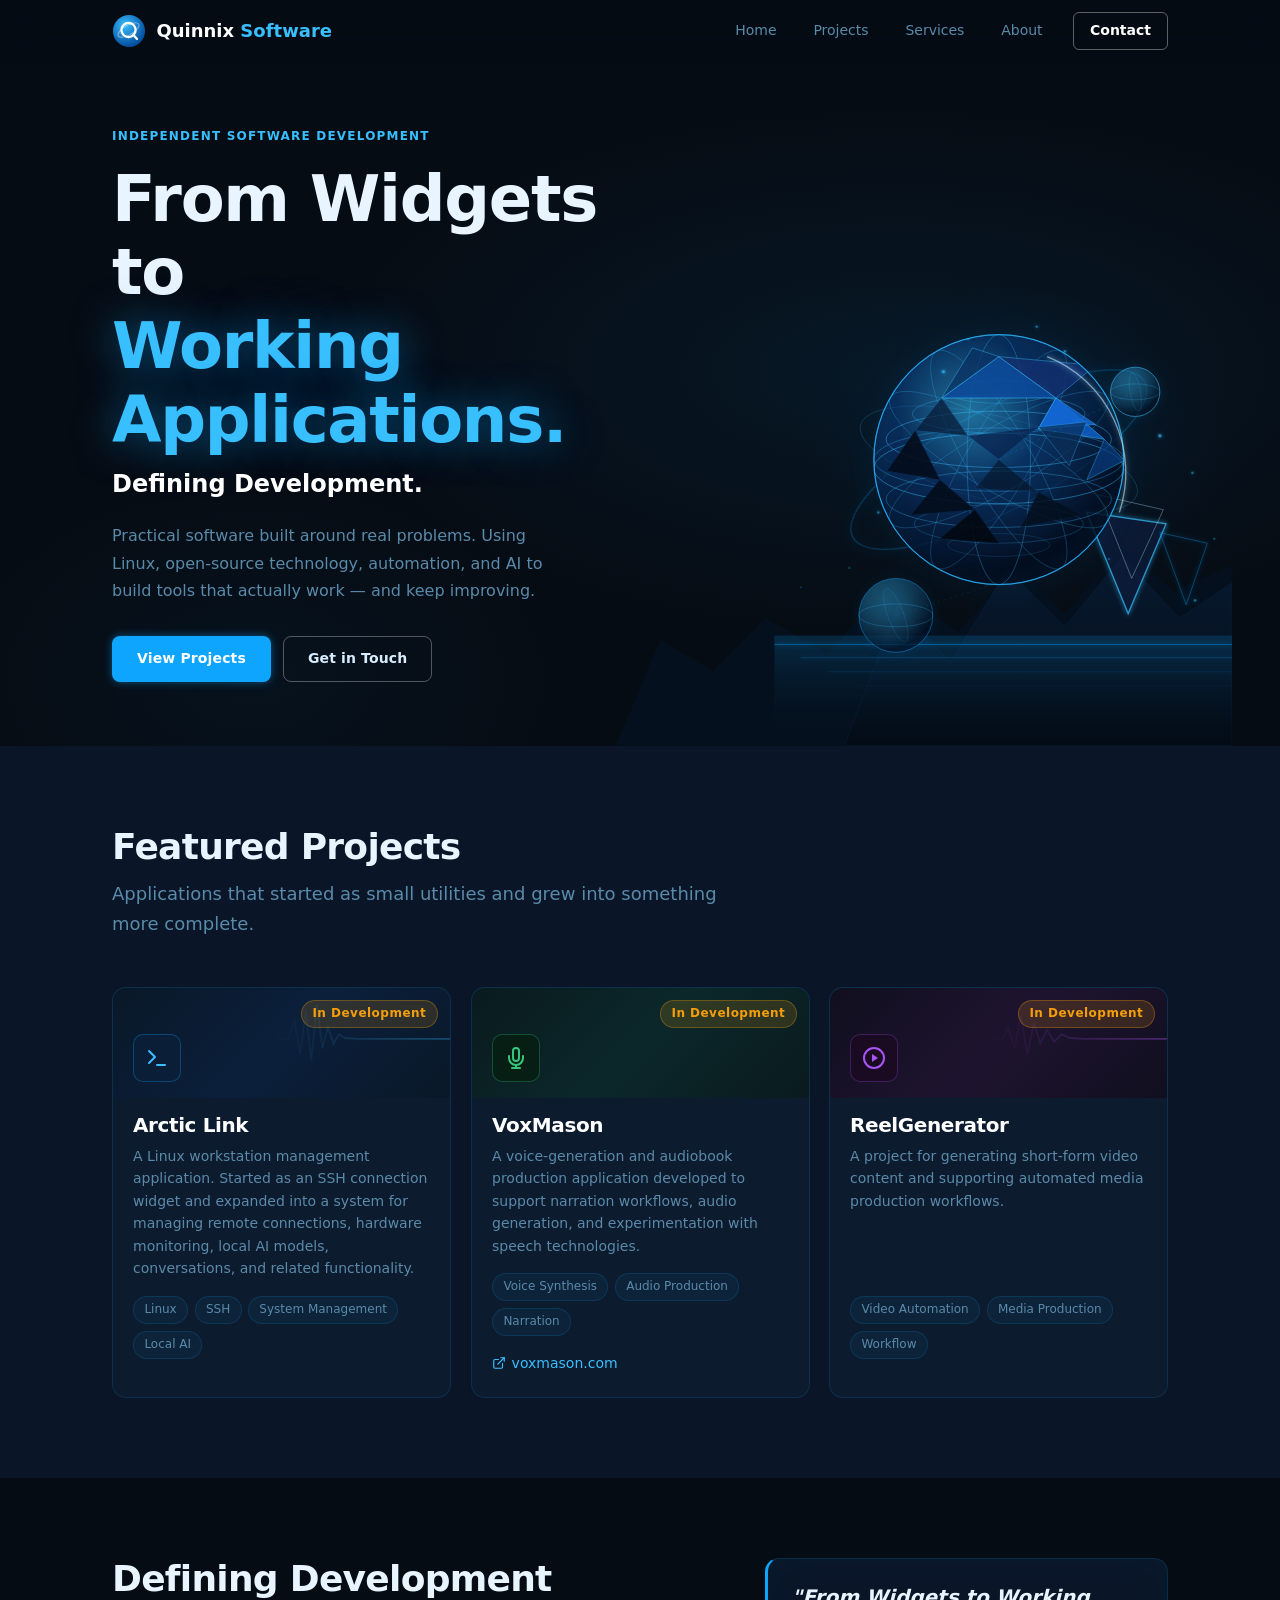
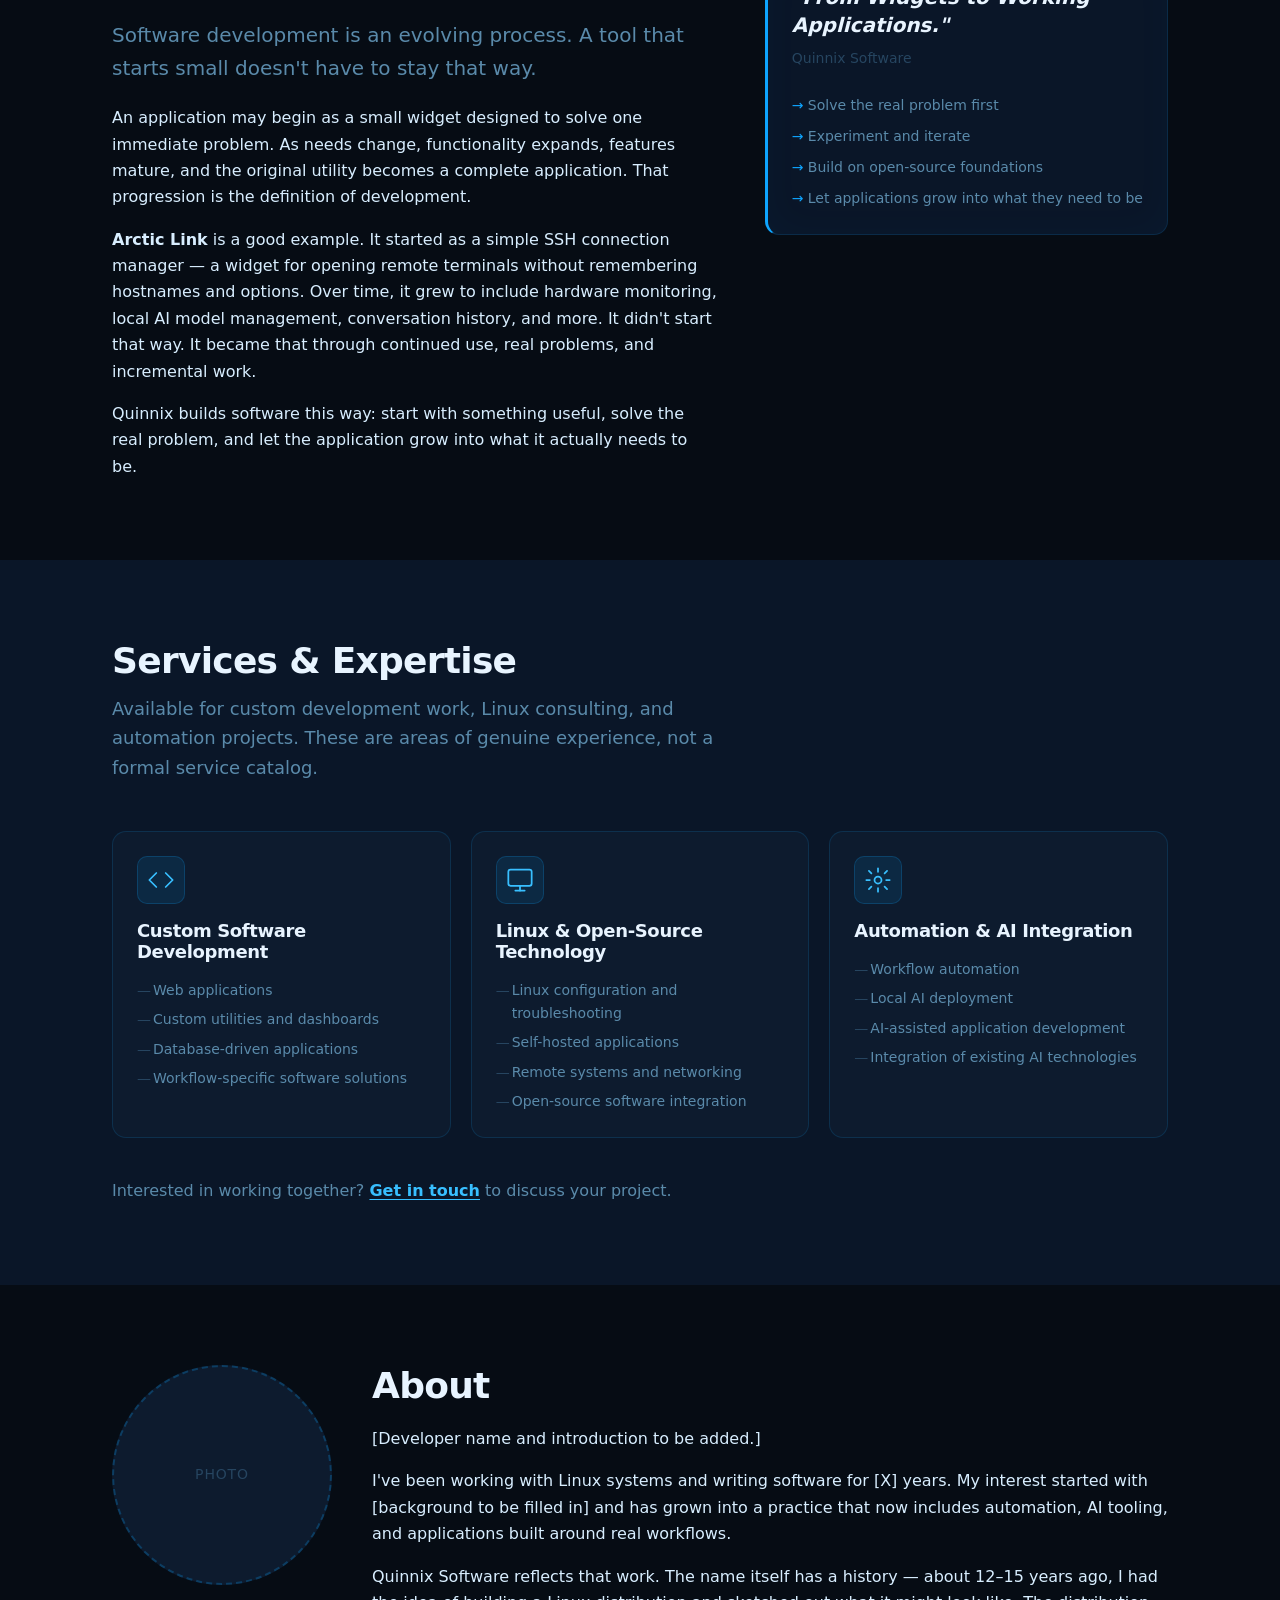
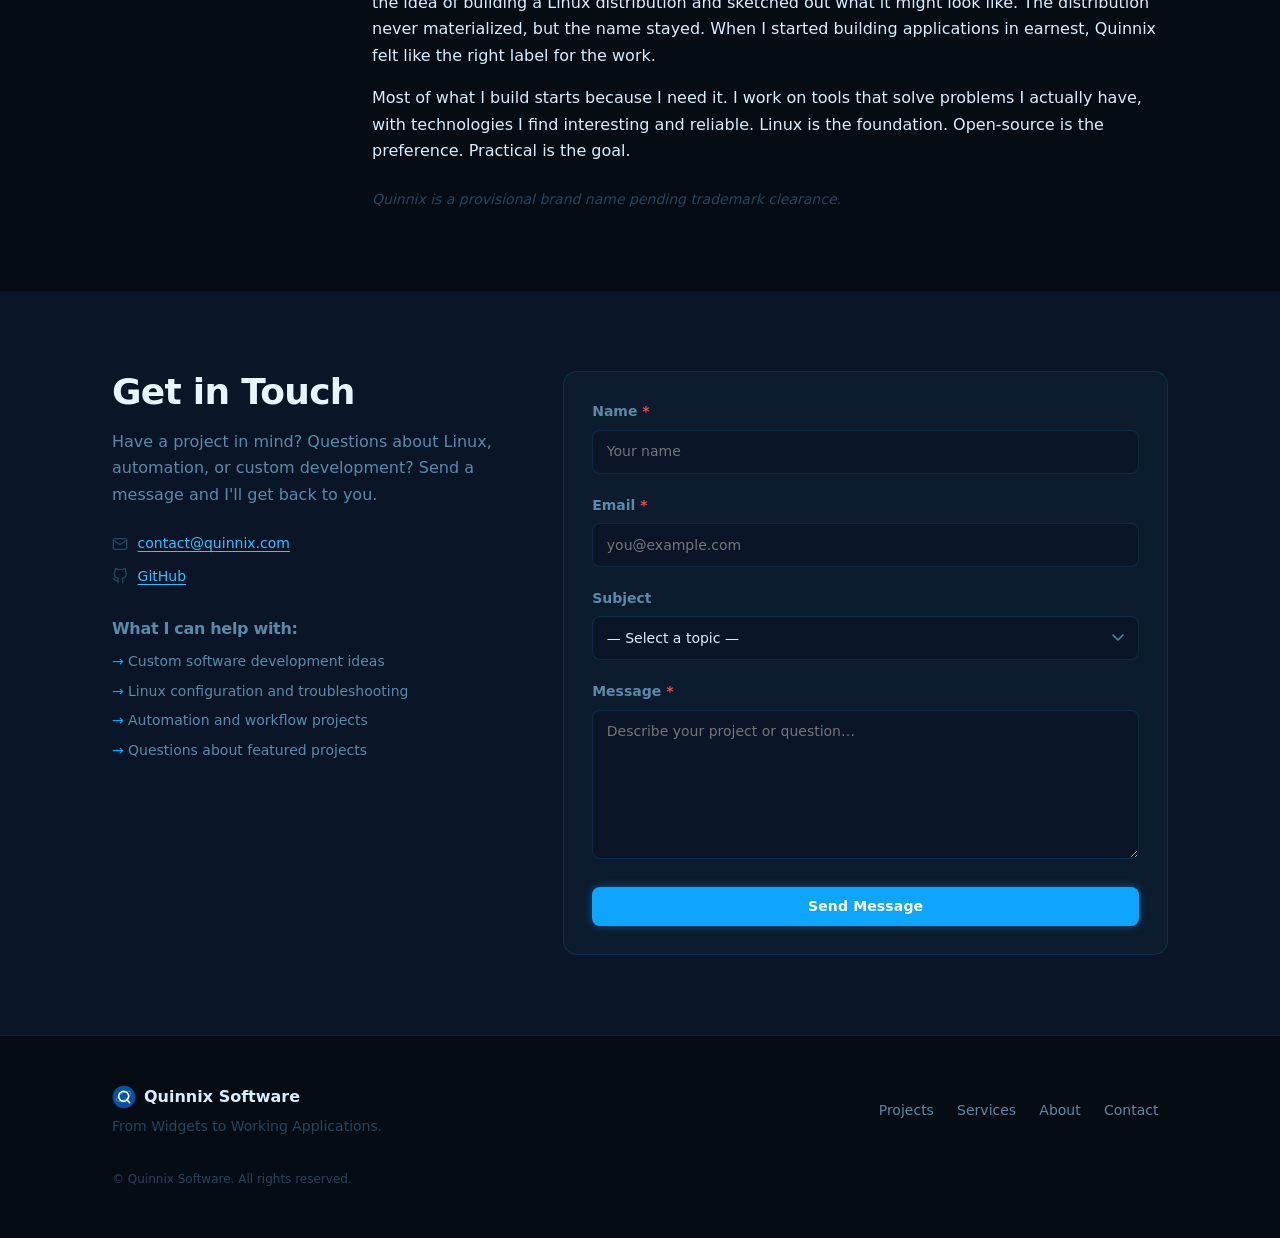
==== commit 486a3897: "Apply neon dark theme based on design reference - Color palette: deep navy background (#060c14), neo" ====
--- a/index.html
+++ b/index.html
@@ -46,8 +46,20 @@
   <header class="site-header" data-header>
     <div class="shell nav-wrap">
       <a class="brand" href="#hero" aria-label="Quinnix Software — home">
-        <span class="brand-mark" aria-hidden="true">Q</span>
-        <span class="brand-name">Quinnix<span class="brand-suffix"> Software</span></span>
+        <!-- Brand mark: circular Q with orbital arc -->
+        <svg class="brand-mark" viewBox="0 0 36 36" width="36" height="36" aria-hidden="true">
+          <defs>
+            <radialGradient id="bm-bg" cx="38%" cy="32%" r="65%">
+              <stop offset="0%" stop-color="#38bfff"/>
+              <stop offset="100%" stop-color="#0550a0"/>
+            </radialGradient>
+          </defs>
+          <circle cx="18" cy="18" r="17" fill="url(#bm-bg)"/>
+          <circle cx="17.5" cy="17" r="7.5" fill="none" stroke="#fff" stroke-width="2.4"/>
+          <line x1="22.5" y1="22" x2="26.5" y2="26.5" stroke="#fff" stroke-width="2.4" stroke-linecap="round"/>
+          <ellipse cx="17.5" cy="17" rx="12.5" ry="5" fill="none" stroke="rgba(255,255,255,0.45)" stroke-width="1" transform="rotate(-30 17.5 17)"/>
+        </svg>
+        <span class="brand-name">Quinnix<span class="brand-cyan"> Software</span></span>
       </a>
 
       <button class="menu-button" type="button"
@@ -77,7 +89,7 @@
 
         <div class="hero-text">
           <p class="eyebrow">Independent Software Development</p>
-          <h1 id="hero-title">From Widgets to<br><em>Working Applications.</em></h1>
+          <h1 id="hero-title">From Widgets to<br><span class="hero-cyan">Working<br>Applications.</span></h1>
           <p class="hero-tagline">Defining Development.</p>
           <p class="hero-body">
             Practical software built around real problems. Using Linux, open-source technology,
@@ -90,13 +102,184 @@
         </div>
 
         <div class="hero-graphic" aria-hidden="true">
-          <!-- Placeholder — replace with illustration or screenshot -->
-          <div class="hero-placeholder">
-            <div class="hero-placeholder-inner">
-              <span class="placeholder-label">Hero Illustration</span>
-              <span class="placeholder-sub">Artwork to be provided</span>
-            </div>
-          </div>
+          <!-- 3D neon scene — CSS/SVG, no external image -->
+          <svg class="hero-scene" viewBox="0 0 700 520" xmlns="http://www.w3.org/2000/svg" preserveAspectRatio="xMidYMax meet">
+            <defs>
+              <!-- Glow filters -->
+              <filter id="glow-xs" x="-80%" y="-80%" width="260%" height="260%">
+                <feGaussianBlur stdDeviation="3" result="b"/>
+                <feMerge><feMergeNode in="b"/><feMergeNode in="SourceGraphic"/></feMerge>
+              </filter>
+              <filter id="glow-sm" x="-80%" y="-80%" width="260%" height="260%">
+                <feGaussianBlur stdDeviation="6" result="b"/>
+                <feMerge><feMergeNode in="b"/><feMergeNode in="SourceGraphic"/></feMerge>
+              </filter>
+              <filter id="glow-lg" x="-120%" y="-120%" width="340%" height="340%">
+                <feGaussianBlur stdDeviation="14" result="b"/>
+                <feMerge><feMergeNode in="b"/><feMergeNode in="SourceGraphic"/></feMerge>
+              </filter>
+              <!-- Sphere fill -->
+              <radialGradient id="sphere-fill" cx="38%" cy="30%" r="65%">
+                <stop offset="0%"   stop-color="#38bfff" stop-opacity="0.55"/>
+                <stop offset="45%"  stop-color="#0a3878" stop-opacity="0.65"/>
+                <stop offset="100%" stop-color="#020c1e" stop-opacity="0.95"/>
+              </radialGradient>
+              <!-- Small sphere fill -->
+              <radialGradient id="sphere-sm-fill" cx="38%" cy="30%" r="65%">
+                <stop offset="0%"   stop-color="#38bfff" stop-opacity="0.5"/>
+                <stop offset="100%" stop-color="#020c1e" stop-opacity="0.9"/>
+              </radialGradient>
+              <!-- Atmospheric glow -->
+              <radialGradient id="atmo-glow" cx="55%" cy="42%" r="50%">
+                <stop offset="0%"   stop-color="#0ea5ff" stop-opacity="0.18"/>
+                <stop offset="60%"  stop-color="#0a3878" stop-opacity="0.06"/>
+                <stop offset="100%" stop-color="#020c1e" stop-opacity="0"/>
+              </radialGradient>
+              <!-- Mountain gradient -->
+              <linearGradient id="mtn-grad" x1="0" y1="0" x2="0" y2="1">
+                <stop offset="0%"   stop-color="#081a30"/>
+                <stop offset="100%" stop-color="#030c16"/>
+              </linearGradient>
+              <!-- Ground glow -->
+              <linearGradient id="ground-grad" x1="0" y1="0" x2="0" y2="1">
+                <stop offset="0%"   stop-color="#0ea5ff" stop-opacity="0.35"/>
+                <stop offset="100%" stop-color="#020810" stop-opacity="0"/>
+              </linearGradient>
+              <!-- Clip sphere -->
+              <clipPath id="sphere-clip">
+                <circle cx="435" cy="195" r="142"/>
+              </clipPath>
+              <clipPath id="sphere-sm-clip">
+                <circle cx="590" cy="118" r="28"/>
+              </clipPath>
+            </defs>
+
+            <!-- Atmosphere glow -->
+            <ellipse cx="435" cy="210" rx="260" ry="210" fill="url(#atmo-glow)"/>
+
+            <!-- === MOUNTAINS / TERRAIN === -->
+            <!-- Background dark silhouette -->
+            <polygon points="0,520 50,400 110,435 170,375 240,415 310,340 390,390 455,315 510,370 575,295 635,345 700,315 700,520"
+                     fill="#04111f" opacity="0.9"/>
+            <!-- Mid-ground terrain -->
+            <polygon points="260,520 320,360 380,425 445,320 510,385 575,305 640,375 700,335 700,520"
+                     fill="url(#mtn-grad)" stroke="#082040" stroke-width="0.5"/>
+            <!-- Lit triangle peak (sharp bright peak, right side) -->
+            <polygon points="535,255 582,370 625,268" fill="#071c3a" stroke="#38bfff" stroke-width="1.5" filter="url(#glow-xs)" opacity="0.75"/>
+            <polygon points="548,235 586,330 622,252" fill="none" stroke="rgba(180,230,255,0.5)" stroke-width="0.8"/>
+            <!-- Second smaller lit peak -->
+            <polygon points="618,278 648,360 672,290" fill="none" stroke="#0ea5ff" stroke-width="1" opacity="0.4" filter="url(#glow-xs)"/>
+
+            <!-- Ground reflection plane -->
+            <rect x="180" y="395" width="520" height="125" fill="url(#ground-grad)" opacity="0.5"/>
+
+            <!-- Horizontal glow lines (ground grid) -->
+            <g stroke="#0ea5ff" fill="none" filter="url(#glow-xs)">
+              <line x1="180" y1="405" x2="700" y2="405" stroke-width="0.9" opacity="0.55"/>
+              <line x1="210" y1="420" x2="700" y2="420" stroke-width="0.6" opacity="0.38"/>
+              <line x1="240" y1="436" x2="700" y2="436" stroke-width="0.4" opacity="0.25"/>
+              <line x1="270" y1="452" x2="700" y2="452" stroke-width="0.3" opacity="0.16"/>
+            </g>
+            <!-- Strong horizon line -->
+            <line x1="150" y1="398" x2="700" y2="398" stroke="#38bfff" stroke-width="1.2" opacity="0.7" filter="url(#glow-sm)"/>
+
+            <!-- === ORBITAL RINGS (behind sphere) === -->
+            <ellipse cx="435" cy="195" rx="188" ry="58" fill="none" stroke="#0ea5ff" stroke-width="0.9"
+                     transform="rotate(-28 435 195)" filter="url(#glow-sm)" opacity="0.45"/>
+            <ellipse cx="435" cy="195" rx="162" ry="48" fill="none" stroke="#38bfff" stroke-width="0.6"
+                     transform="rotate(14 435 195)" opacity="0.35"/>
+
+            <!-- === MAIN GEODESIC SPHERE === -->
+            <!-- Base sphere fill -->
+            <circle cx="435" cy="195" r="142" fill="url(#sphere-fill)" opacity="0.9"/>
+
+            <!-- Wireframe latitude lines (clipped to sphere) -->
+            <g clip-path="url(#sphere-clip)" stroke="#38bfff" fill="none">
+              <ellipse cx="435" cy="118" rx="58"  ry="13" stroke-width="0.7" opacity="0.45"/>
+              <ellipse cx="435" cy="143" rx="98"  ry="22" stroke-width="0.7" opacity="0.52"/>
+              <ellipse cx="435" cy="172" rx="128" ry="32" stroke-width="0.8" opacity="0.6"/>
+              <ellipse cx="435" cy="205" rx="142" ry="40" stroke-width="0.8" opacity="0.65"/>
+              <ellipse cx="435" cy="240" rx="128" ry="32" stroke-width="0.7" opacity="0.52"/>
+              <ellipse cx="435" cy="268" rx="96"  ry="22" stroke-width="0.6" opacity="0.42"/>
+              <ellipse cx="435" cy="292" rx="58"  ry="13" stroke-width="0.5" opacity="0.32"/>
+            </g>
+
+            <!-- Wireframe longitude lines -->
+            <g clip-path="url(#sphere-clip)" stroke="#38bfff" fill="none">
+              <ellipse cx="435" cy="195" rx="142" ry="36" stroke-width="0.7" transform="rotate(0   435 195)" opacity="0.5"/>
+              <ellipse cx="435" cy="195" rx="142" ry="36" stroke-width="0.6" transform="rotate(30  435 195)" opacity="0.42"/>
+              <ellipse cx="435" cy="195" rx="142" ry="36" stroke-width="0.6" transform="rotate(60  435 195)" opacity="0.42"/>
+              <ellipse cx="435" cy="195" rx="142" ry="36" stroke-width="0.7" transform="rotate(90  435 195)" opacity="0.5"/>
+              <ellipse cx="435" cy="195" rx="142" ry="36" stroke-width="0.6" transform="rotate(120 435 195)" opacity="0.4"/>
+              <ellipse cx="435" cy="195" rx="142" ry="36" stroke-width="0.6" transform="rotate(150 435 195)" opacity="0.4"/>
+            </g>
+
+            <!-- Triangular facets — lit (top-right face toward light) -->
+            <g clip-path="url(#sphere-clip)">
+              <polygon points="435,78 500,125 370,125" fill="#0d4a9a" stroke="#38bfff" stroke-width="0.7" opacity="0.9"/>
+              <polygon points="500,125 555,172 480,160" fill="#1060c8" stroke="#38bfff" stroke-width="0.7" opacity="0.85"/>
+              <polygon points="435,78 500,125 545,88"  fill="#133070" stroke="#38bfff" stroke-width="0.6" opacity="0.8"/>
+              <polygon points="370,125 435,78 405,68"  fill="#0a3060" stroke="#38bfff" stroke-width="0.6" opacity="0.75"/>
+              <polygon points="500,125 480,160 545,155" fill="#1468d8" stroke="#38bfff" stroke-width="0.6" opacity="0.8"/>
+              <polygon points="555,172 535,218 578,196" fill="#0a3878" stroke="#38bfff" stroke-width="0.6" opacity="0.75"/>
+              <!-- Mid-lit faces -->
+              <polygon points="370,125 400,168 340,162" fill="#081832" stroke="#1a60b0" stroke-width="0.5" opacity="0.7"/>
+              <polygon points="435,195 400,168 480,158" fill="#09204a" stroke="#1a60b0" stroke-width="0.5" opacity="0.7"/>
+              <polygon points="480,158 535,152 515,202" fill="#0b2e58" stroke="#38bfff" stroke-width="0.5" opacity="0.7"/>
+              <polygon points="435,195 480,232 408,228" fill="#071628" stroke="#1050a0" stroke-width="0.5" opacity="0.65"/>
+              <!-- Dark faces (away from light) -->
+              <polygon points="340,162 368,218 308,208" fill="#040d1a" stroke="#0a2850" stroke-width="0.5" opacity="0.9"/>
+              <polygon points="368,218 335,258 408,252" fill="#040d1a" stroke="#0a2850" stroke-width="0.5" opacity="0.9"/>
+              <polygon points="408,252 435,290 368,285" fill="#030810" stroke="#081e3a" stroke-width="0.5" opacity="0.9"/>
+              <polygon points="480,232 460,272 530,258" fill="#04101e" stroke="#0a2448" stroke-width="0.5" opacity="0.85"/>
+            </g>
+
+            <!-- Sphere outer glow -->
+            <circle cx="435" cy="195" r="142" fill="none" stroke="#0ea5ff" stroke-width="1.5"
+                    filter="url(#glow-lg)" opacity="0.55"/>
+            <circle cx="435" cy="195" r="142" fill="none" stroke="#38bfff" stroke-width="1" opacity="0.8"/>
+            <!-- Inner highlight arc (top-right bright edge) -->
+            <path d="M 490,78 A 142,142 0 0,1 572,255" fill="none" stroke="rgba(180,230,255,0.6)" stroke-width="1.5" filter="url(#glow-xs)"/>
+
+            <!-- === SMALL SATELLITE SPHERE (top-right) === -->
+            <circle cx="590" cy="118" r="28" fill="url(#sphere-sm-fill)" opacity="0.8"/>
+            <circle cx="590" cy="118" r="28" fill="none" stroke="#38bfff" stroke-width="1"
+                    filter="url(#glow-sm)" opacity="0.65"/>
+            <ellipse cx="590" cy="118" rx="28" ry="9" fill="none" stroke="#38bfff" stroke-width="0.5"
+                     clip-path="url(#sphere-sm-clip)" opacity="0.5"/>
+            <ellipse cx="590" cy="118" rx="22" ry="6" fill="none" stroke="#38bfff" stroke-width="0.4"
+                     transform="rotate(80 590 118)" clip-path="url(#sphere-sm-clip)" opacity="0.4"/>
+
+            <!-- === BOTTOM SPHERE === -->
+            <circle cx="318" cy="372" r="42" fill="url(#sphere-sm-fill)" opacity="0.75"/>
+            <circle cx="318" cy="372" r="42" fill="none" stroke="#0ea5ff" stroke-width="1"
+                    filter="url(#glow-sm)" opacity="0.5"/>
+            <ellipse cx="318" cy="372" rx="42" ry="13" fill="none" stroke="#38bfff" stroke-width="0.6" opacity="0.45"/>
+            <ellipse cx="318" cy="372" rx="32" ry="9" fill="none" stroke="#38bfff" stroke-width="0.4"
+                     transform="rotate(70 318 372)" opacity="0.35"/>
+
+            <!-- Connecting particle lines -->
+            <line x1="435" y1="195" x2="590" y2="118" stroke="#38bfff" stroke-width="0.5"
+                  stroke-dasharray="3,4" opacity="0.3" filter="url(#glow-xs)"/>
+            <line x1="435" y1="335" x2="318" y2="372" stroke="#0ea5ff" stroke-width="0.5"
+                  stroke-dasharray="3,4" opacity="0.25"/>
+
+            <!-- Scatter particles -->
+            <g fill="#38bfff" filter="url(#glow-xs)">
+              <circle cx="372" cy="95"  r="2"   opacity="0.7"/>
+              <circle cx="510" cy="72"  r="1.5" opacity="0.6"/>
+              <circle cx="618" cy="168" r="2"   opacity="0.65"/>
+              <circle cx="655" cy="210" r="1.5" opacity="0.5"/>
+              <circle cx="560" cy="308" r="1.2" opacity="0.45"/>
+              <circle cx="298" cy="255" r="1.5" opacity="0.5"/>
+              <circle cx="265" cy="318" r="1"   opacity="0.4"/>
+              <circle cx="658" cy="355" r="1.5" opacity="0.5"/>
+              <circle cx="400" cy="58"  r="1.2" opacity="0.55"/>
+              <circle cx="478" cy="44"  r="1.5" opacity="0.5"/>
+              <circle cx="210" cy="340" r="1"   opacity="0.3"/>
+              <circle cx="680" cy="285" r="1.2" opacity="0.4"/>
+            </g>
+          </svg>
         </div>
 
       </div>
@@ -116,11 +299,25 @@
         <div class="project-grid">
 
           <!-- Project: Arctic Link -->
-          <article class="project-card" aria-labelledby="project-arctic-link-title">
-            <div class="project-image project-image--arctic-link">
-              <img src="assets/images/project-arctic-link-placeholder.svg"
-                   alt="Arctic Link application — screenshot placeholder"
-                   width="600" height="400" loading="lazy">
+          <article class="project-card project-card--arctic" aria-labelledby="project-arctic-link-title">
+            <div class="project-card-header">
+              <div class="project-icon project-icon--arctic">
+                <!-- Terminal icon -->
+                <svg viewBox="0 0 24 24" fill="none" stroke="currentColor" stroke-width="2" stroke-linecap="round" stroke-linejoin="round">
+                  <polyline points="4 17 10 11 4 5"/><line x1="12" y1="19" x2="20" y2="19"/>
+                </svg>
+              </div>
+              <!-- Decorative wave -->
+              <svg class="project-wave" viewBox="0 0 200 100" preserveAspectRatio="xMaxYMid meet">
+                <defs>
+                  <linearGradient id="wave-arctic" x1="0" y1="0" x2="1" y2="0">
+                    <stop offset="0%" stop-color="#38bfff" stop-opacity="0"/>
+                    <stop offset="100%" stop-color="#38bfff" stop-opacity="0.3"/>
+                  </linearGradient>
+                </defs>
+                <polyline points="10,55 25,55 32,35 38,72 44,25 50,78 56,18 62,65 68,42 74,60 80,50 86,54 100,55 130,55 200,55"
+                          fill="none" stroke="url(#wave-arctic)" stroke-width="2"/>
+              </svg>
               <span class="project-status" data-status="development">In Development</span>
             </div>
             <div class="project-content">
@@ -143,11 +340,40 @@
           </article>
 
           <!-- Project: VoxMason -->
-          <article class="project-card" aria-labelledby="project-voxmason-title">
-            <div class="project-image project-image--voxmason">
-              <img src="assets/images/project-voxmason-placeholder.svg"
-                   alt="VoxMason application — screenshot placeholder"
-                   width="600" height="400" loading="lazy">
+          <article class="project-card project-card--voxmason" aria-labelledby="project-voxmason-title">
+            <div class="project-card-header">
+              <div class="project-icon project-icon--voxmason">
+                <!-- Microphone icon -->
+                <svg viewBox="0 0 24 24" fill="none" stroke="currentColor" stroke-width="2" stroke-linecap="round" stroke-linejoin="round">
+                  <path d="M12 2a3 3 0 0 1 3 3v7a3 3 0 0 1-6 0V5a3 3 0 0 1 3-3z"/>
+                  <path d="M19 10v2a7 7 0 0 1-14 0v-2"/><line x1="12" y1="19" x2="12" y2="22"/>
+                  <line x1="8" y1="22" x2="16" y2="22"/>
+                </svg>
+              </div>
+              <!-- Decorative wave (audio waveform) -->
+              <svg class="project-wave" viewBox="0 0 200 100" preserveAspectRatio="xMaxYMid meet">
+                <defs>
+                  <linearGradient id="wave-vox" x1="0" y1="0" x2="1" y2="0">
+                    <stop offset="0%" stop-color="#34c77b" stop-opacity="0"/>
+                    <stop offset="100%" stop-color="#34c77b" stop-opacity="0.35"/>
+                  </linearGradient>
+                </defs>
+                <g stroke="url(#wave-vox)" fill="none" stroke-linecap="round">
+                  <line x1="20" y1="50" x2="20" y2="50" stroke-width="2"/>
+                  <line x1="30" y1="38" x2="30" y2="62" stroke-width="2"/>
+                  <line x1="40" y1="22" x2="40" y2="78" stroke-width="2.5"/>
+                  <line x1="50" y1="30" x2="50" y2="70" stroke-width="2.5"/>
+                  <line x1="60" y1="15" x2="60" y2="85" stroke-width="3"/>
+                  <line x1="70" y1="25" x2="70" y2="75" stroke-width="2.5"/>
+                  <line x1="80" y1="35" x2="80" y2="65" stroke-width="2.5"/>
+                  <line x1="90" y1="20" x2="90" y2="80" stroke-width="3"/>
+                  <line x1="100" y1="30" x2="100" y2="70" stroke-width="2.5"/>
+                  <line x1="110" y1="40" x2="110" y2="60" stroke-width="2"/>
+                  <line x1="120" y1="45" x2="120" y2="55" stroke-width="2"/>
+                  <line x1="130" y1="48" x2="130" y2="52" stroke-width="2"/>
+                  <line x1="150" y1="50" x2="150" y2="50" stroke-width="1"/>
+                </g>
+              </svg>
               <span class="project-status" data-status="development">In Development</span>
             </div>
             <div class="project-content">
@@ -175,11 +401,26 @@
           </article>
 
           <!-- Project: ReelGenerator -->
-          <article class="project-card" aria-labelledby="project-reelgenerator-title">
-            <div class="project-image project-image--reelgenerator">
-              <img src="assets/images/project-reelgenerator-placeholder.svg"
-                   alt="ReelGenerator application — screenshot placeholder"
-                   width="600" height="400" loading="lazy">
+          <article class="project-card project-card--reel" aria-labelledby="project-reelgenerator-title">
+            <div class="project-card-header">
+              <div class="project-icon project-icon--reel">
+                <!-- Film/play icon -->
+                <svg viewBox="0 0 24 24" fill="none" stroke="currentColor" stroke-width="2" stroke-linecap="round" stroke-linejoin="round">
+                  <circle cx="12" cy="12" r="10"/>
+                  <polygon points="10 8 16 12 10 16 10 8" fill="currentColor" stroke="none"/>
+                </svg>
+              </div>
+              <!-- Decorative wave (video frequency) -->
+              <svg class="project-wave" viewBox="0 0 200 100" preserveAspectRatio="xMaxYMid meet">
+                <defs>
+                  <linearGradient id="wave-reel" x1="0" y1="0" x2="1" y2="0">
+                    <stop offset="0%" stop-color="#a855f7" stop-opacity="0"/>
+                    <stop offset="100%" stop-color="#a855f7" stop-opacity="0.35"/>
+                  </linearGradient>
+                </defs>
+                <polyline points="10,55 22,55 28,42 35,65 42,30 49,72 56,38 63,60 70,45 78,58 86,50 95,54 110,55 150,55 200,55"
+                          fill="none" stroke="url(#wave-reel)" stroke-width="2"/>
+              </svg>
               <span class="project-status" data-status="development">In Development</span>
             </div>
             <div class="project-content">
@@ -499,7 +740,12 @@
 
         <div class="footer-brand">
           <a href="#hero" class="footer-brand-link" aria-label="Back to top">
-            <span class="brand-mark" aria-hidden="true">Q</span>
+            <svg class="brand-mark" viewBox="0 0 36 36" width="24" height="24" aria-hidden="true">
+              <circle cx="18" cy="18" r="17" fill="#0550a0"/>
+              <circle cx="17.5" cy="17" r="7.5" fill="none" stroke="#fff" stroke-width="2.4"/>
+              <line x1="22.5" y1="22" x2="26.5" y2="26.5" stroke="#fff" stroke-width="2.4" stroke-linecap="round"/>
+              <ellipse cx="17.5" cy="17" rx="12.5" ry="5" fill="none" stroke="rgba(255,255,255,0.4)" stroke-width="1" transform="rotate(-30 17.5 17)"/>
+            </svg>
             <strong>Quinnix Software</strong>
           </a>
           <p class="footer-tagline">From Widgets to Working Applications.</p>
--- a/assets/css/site.css
+++ b/assets/css/site.css
@@ -1,59 +1,59 @@
 /* ============================================================
-   QUINNIX SOFTWARE — site.css
-   PROVISIONAL STYLING — final visual identity to be defined.
-   All colors are CSS custom properties. Swap the token values
-   in :root to restyle the entire site.
+   QUINNIX SOFTWARE — site.css  |  Neon dark theme
+   All brand colors are CSS custom properties.
    ============================================================ */
 
 /* ============================================================
    TOKENS
    ============================================================ */
 :root {
-  /* -- Background -- */
-  --bg:           #0d0f11;
-  --bg-raised:    #141618;
-  --bg-card:      #191d21;
-  --bg-hover:     #1f2328;
-
-  /* -- Borders -- */
-  --border:       #252a30;
-  --border-mid:   #333a42;
-
-  /* -- Text -- */
-  --text:         #d6dce4;
-  --text-soft:    #8a9199;
-  --text-muted:   #525a63;
-
-  /* -- Accent (provisional — replace with brand color) -- */
-  --accent:         #4a7cf7;
-  --accent-hover:   #3060d6;
-  --accent-soft:    rgba(74, 124, 247, 0.12);
-  --accent-text:    #adc4ff;
-
-  /* -- Status -- */
-  --status-dev:     #f5a623;
-  --status-dev-bg:  rgba(245, 166, 35, 0.12);
+  /* Backgrounds */
+  --bg:        #060c14;
+  --bg-raised: #0a1628;
+  --bg-card:   #0d1b2e;
+  --bg-hover:  #102038;
+
+  /* Borders */
+  --border:     rgba(14, 165, 255, 0.15);
+  --border-mid: rgba(14, 165, 255, 0.35);
+
+  /* Text */
+  --text:       #d8eeff;
+  --text-soft:  #5a8aaa;
+  --text-muted: #264560;
+
+  /* Accent */
+  --accent:       #0ea5ff;
+  --accent-hover: #38bfff;
+  --accent-soft:  rgba(14, 165, 255, 0.1);
+  --accent-text:  #38bfff;
+
+  /* Neon glow helpers */
+  --glow-sm: 0 0 8px  rgba(14, 165, 255, 0.45);
+  --glow-md: 0 0 20px rgba(14, 165, 255, 0.4), 0 0 40px rgba(14, 165, 255, 0.15);
+  --glow-lg: 0 0 30px rgba(14, 165, 255, 0.55), 0 0 70px rgba(14, 165, 255, 0.2);
+
+  /* Status */
+  --status-dev:     #f59e0b;
+  --status-dev-bg:  rgba(245, 158, 11, 0.15);
   --status-live:    #34c77b;
   --status-live-bg: rgba(52, 199, 123, 0.12);
 
-  /* -- Feedback -- */
+  /* Feedback */
   --success:    #34c77b;
   --success-bg: rgba(52, 199, 123, 0.08);
   --error:      #e05252;
   --error-bg:   rgba(224, 82, 82, 0.08);
 
-  /* -- Layout -- */
+  /* Layout */
   --shell-max:  1120px;
   --shell-pad:  1.5rem;
   --radius:     8px;
-  --radius-lg:  12px;
-
-  /* -- Section spacing -- */
+  --radius-lg:  14px;
   --section-gap: 5rem;
 
-  /* -- Typography -- */
-  --font-body: system-ui, -apple-system, BlinkMacSystemFont, "Segoe UI",
-               Helvetica Neue, Arial, sans-serif;
+  /* Typography */
+  --font-body: system-ui, -apple-system, BlinkMacSystemFont, "Segoe UI", sans-serif;
   --font-mono: "SF Mono", "Fira Code", ui-monospace, monospace;
 
   --text-xs:   0.75rem;
@@ -65,8 +65,7 @@
   --text-3xl:  1.875rem;
   --text-4xl:  2.25rem;
 
-  /* -- Transitions -- */
-  --transition: 150ms ease;
+  --transition: 160ms ease;
 }
 
 /* ============================================================
@@ -74,10 +73,7 @@
    ============================================================ */
 *, *::before, *::after { box-sizing: border-box; margin: 0; padding: 0; }
 
-html {
-  scroll-behavior: smooth;
-  color-scheme: dark;
-}
+html { scroll-behavior: smooth; color-scheme: dark; }
 
 body {
   font-family: var(--font-body);
@@ -86,32 +82,26 @@
   color: var(--text);
   background-color: var(--bg);
   -webkit-font-smoothing: antialiased;
+  overflow-x: hidden;
 }
 
 img, svg { display: block; max-width: 100%; }
 
-a {
-  color: var(--accent-text);
-  text-decoration: underline;
-  text-underline-offset: 3px;
-}
-a:hover { color: var(--accent); }
+a { color: var(--accent-text); text-decoration: underline; text-underline-offset: 3px; }
+a:hover { color: var(--accent-hover); }
 
 button { font-family: inherit; cursor: pointer; border: none; background: none; }
-
 ul { list-style: none; }
 
 h1, h2, h3, h4 {
-  line-height: 1.2;
+  line-height: 1.15;
   font-weight: 700;
-  letter-spacing: -0.015em;
-  color: #e8ecf0;
-}
-
-h1 { font-size: clamp(var(--text-3xl), 5vw, 3.5rem); }
+  letter-spacing: -0.02em;
+  color: #e8f4ff;
+}
+h1 { font-size: clamp(var(--text-3xl), 5vw, 3.75rem); }
 h2 { font-size: clamp(var(--text-2xl), 3.5vw, var(--text-4xl)); }
 h3 { font-size: var(--text-xl); }
-
 p + p { margin-top: 1em; }
 
 /* ============================================================
@@ -140,33 +130,25 @@
 }
 
 /* ============================================================
-   LAYOUT UTILITIES
+   LAYOUT
    ============================================================ */
 .shell {
   max-width: var(--shell-max);
   margin: 0 auto;
   padding: 0 var(--shell-pad);
 }
-
-@media (min-width: 768px) {
-  .shell { padding: 0 2rem; }
-}
-
-.section {
-  padding: var(--section-gap) 0;
-}
-
-.section-header {
-  max-width: 640px;
-  margin-bottom: 3rem;
-}
+@media (min-width: 768px) { .shell { padding: 0 2rem; } }
+
+.section { padding: var(--section-gap) 0; }
+
+.section-header { max-width: 640px; margin-bottom: 3rem; }
 .section-header h2 { margin-bottom: 0.75rem; }
 .section-header p { color: var(--text-soft); font-size: var(--text-lg); }
 
 .eyebrow {
-  font-size: var(--text-sm);
+  font-size: var(--text-xs);
   font-weight: 600;
-  letter-spacing: 0.08em;
+  letter-spacing: 0.1em;
   text-transform: uppercase;
   color: var(--accent-text);
   margin-bottom: 1rem;
@@ -177,15 +159,15 @@
    ============================================================ */
 .btn {
   display: inline-flex; align-items: center; gap: 0.5rem;
-  padding: 0.65rem 1.4rem;
+  padding: 0.65rem 1.5rem;
   border-radius: var(--radius);
   font-size: var(--text-sm);
   font-weight: 600;
   letter-spacing: 0.01em;
   text-decoration: none;
   cursor: pointer;
-  transition: background var(--transition), color var(--transition),
-              border-color var(--transition), opacity var(--transition);
+  transition: background var(--transition), box-shadow var(--transition),
+              color var(--transition), border-color var(--transition);
   white-space: nowrap;
 }
 
@@ -193,84 +175,72 @@
   background: var(--accent);
   color: #fff;
   border: 1px solid transparent;
+  box-shadow: var(--glow-sm);
 }
 .btn-primary:hover {
   background: var(--accent-hover);
   color: #fff;
+  box-shadow: var(--glow-md);
 }
 
 .btn-secondary {
   background: transparent;
   color: var(--text);
-  border: 1px solid var(--border-mid);
+  border: 1px solid rgba(255,255,255,0.3);
 }
 .btn-secondary:hover {
   border-color: var(--accent);
   color: var(--accent-text);
-  background: var(--accent-soft);
-}
-
-.btn:disabled, .btn[aria-busy="true"] { opacity: 0.65; cursor: not-allowed; }
+  box-shadow: var(--glow-sm);
+}
+
+.btn:disabled, .btn[aria-busy="true"] { opacity: 0.6; cursor: not-allowed; }
 
 /* ============================================================
    HEADER
    ============================================================ */
 .site-header {
   position: sticky; top: 0; z-index: 100;
-  background: rgba(13, 15, 17, 0.85);
-  backdrop-filter: blur(12px);
-  -webkit-backdrop-filter: blur(12px);
+  background: rgba(6, 12, 20, 0.85);
+  backdrop-filter: blur(16px);
+  -webkit-backdrop-filter: blur(16px);
   border-bottom: 1px solid transparent;
-  transition: border-color var(--transition), background var(--transition);
-}
-.site-header.is-scrolled {
-  border-bottom-color: var(--border);
-}
+  transition: border-color var(--transition);
+}
+.site-header.is-scrolled { border-bottom-color: var(--border); }
 
 .nav-wrap {
   display: flex;
   align-items: center;
   gap: 1.5rem;
-  height: 60px;
+  height: 62px;
 }
 
 /* Brand */
 .brand {
-  display: flex; align-items: center; gap: 0.6rem;
+  display: flex; align-items: center; gap: 0.65rem;
   text-decoration: none; color: var(--text); flex-shrink: 0;
 }
 .brand:hover { color: #fff; }
 
 .brand-mark {
-  display: flex; align-items: center; justify-content: center;
-  width: 30px; height: 30px;
-  background: var(--accent);
-  color: #fff;
-  font-weight: 800; font-size: 1.1rem;
-  border-radius: 6px;
-  font-family: var(--font-body);
   flex-shrink: 0;
+  width: 34px; height: 34px;
 }
 
 .brand-name {
   font-weight: 700;
-  font-size: var(--text-base);
+  font-size: var(--text-lg);
   line-height: 1;
-}
-.brand-suffix {
-  font-weight: 400;
-  color: var(--text-soft);
-}
+  color: #fff;
+}
+.brand-name .brand-cyan { color: var(--accent-text); }
+.brand-suffix { font-weight: 400; color: var(--text-soft); }
 
 /* Nav */
-.site-nav {
-  margin-left: auto;
-  display: flex;
-  align-items: center;
-  gap: 0.25rem;
-}
+.site-nav { margin-left: auto; display: flex; align-items: center; gap: 0.5rem; }
 .site-nav a {
-  padding: 0.4rem 0.75rem;
+  padding: 0.4rem 0.9rem;
   color: var(--text-soft);
   text-decoration: none;
   font-size: var(--text-sm);
@@ -278,56 +248,57 @@
   border-radius: 6px;
   transition: color var(--transition), background var(--transition);
 }
-.site-nav a:hover, .site-nav a.is-active {
-  color: var(--text);
-  background: var(--bg-hover);
-}
+.site-nav a:hover, .site-nav a.is-active { color: #fff; }
+.site-nav a.is-active {
+  color: #fff;
+  position: relative;
+}
+.site-nav a.is-active::after {
+  content: '';
+  position: absolute; bottom: 2px; left: 0.9rem; right: 0.9rem;
+  height: 2px; background: var(--accent); border-radius: 2px;
+  box-shadow: var(--glow-sm);
+}
+
+/* Contact button in nav — outlined */
 .site-nav .nav-cta {
-  background: var(--accent-soft);
-  color: var(--accent-text);
+  color: #fff;
+  border: 1px solid rgba(255,255,255,0.35);
+  padding: 0.4rem 1rem;
   font-weight: 600;
   margin-left: 0.5rem;
 }
 .site-nav .nav-cta:hover {
-  background: var(--accent);
-  color: #fff;
-}
-
-/* Mobile menu button */
+  border-color: var(--accent);
+  color: var(--accent-text);
+  background: var(--accent-soft);
+  box-shadow: var(--glow-sm);
+}
+.site-nav .nav-cta::after { display: none; }
+
+/* Mobile menu */
 .menu-button {
-  display: none;
-  align-items: center; justify-content: center;
-  width: 36px; height: 36px;
-  margin-left: auto;
-  color: var(--text);
-  border-radius: 6px;
+  display: none; align-items: center; justify-content: center;
+  width: 36px; height: 36px; margin-left: auto;
+  color: var(--text); border-radius: 6px;
 }
 .menu-button:hover { background: var(--bg-hover); }
-
 .menu-icon { display: flex; flex-direction: column; gap: 4px; width: 20px; }
 .menu-icon i {
-  display: block; height: 2px; background: currentColor;
-  border-radius: 2px;
+  display: block; height: 2px; background: currentColor; border-radius: 2px;
   transition: transform var(--transition), opacity var(--transition), width var(--transition);
 }
 .menu-icon i:last-child { width: 14px; }
-
-[aria-expanded="true"] .menu-icon i:first-child  { transform: rotate(45deg) translate(4px, 4px); }
-[aria-expanded="true"] .menu-icon i:nth-child(2)  { opacity: 0; }
-[aria-expanded="true"] .menu-icon i:last-child    { transform: rotate(-45deg) translate(4px, -4px); width: 20px; }
+[aria-expanded="true"] .menu-icon i:first-child { transform: rotate(45deg) translate(4px, 4px); }
+[aria-expanded="true"] .menu-icon i:nth-child(2) { opacity: 0; }
+[aria-expanded="true"] .menu-icon i:last-child   { transform: rotate(-45deg) translate(4px, -4px); width: 20px; }
 
 @media (max-width: 767px) {
   .menu-button { display: flex; }
-
   .site-nav {
-    display: none;
-    position: fixed; top: 60px; left: 0; right: 0; bottom: 0;
-    background: var(--bg);
-    flex-direction: column;
-    align-items: flex-start;
-    padding: 1.5rem var(--shell-pad);
-    gap: 0.25rem;
-    overflow-y: auto;
+    display: none; position: fixed; top: 62px; left: 0; right: 0; bottom: 0;
+    background: var(--bg); flex-direction: column; align-items: flex-start;
+    padding: 1.5rem var(--shell-pad); gap: 0.25rem; overflow-y: auto;
     border-top: 1px solid var(--border);
   }
   .site-nav.is-open { display: flex; }
@@ -339,18 +310,19 @@
    HERO
    ============================================================ */
 .hero {
-  padding: 5rem 0 6rem;
   position: relative;
+  padding: 4rem 0 0;
   overflow: hidden;
-}
-
-/* subtle background texture */
+  min-height: 520px;
+}
+
+/* Atmospheric glow behind entire hero */
 .hero::before {
   content: '';
   position: absolute; inset: 0;
   background:
-    radial-gradient(ellipse 80% 50% at 60% 40%, rgba(74,124,247,0.07) 0%, transparent 70%),
-    radial-gradient(ellipse 50% 50% at 20% 80%, rgba(74,124,247,0.04) 0%, transparent 60%);
+    radial-gradient(ellipse 70% 60% at 70% 45%, rgba(14,165,255,0.08) 0%, transparent 65%),
+    radial-gradient(ellipse 40% 50% at 20% 90%, rgba(14,165,255,0.04) 0%, transparent 60%);
   pointer-events: none;
 }
 
@@ -358,75 +330,68 @@
   position: relative;
   display: grid;
   grid-template-columns: 1fr;
-  gap: 3rem;
   align-items: center;
-}
-
+  gap: 2rem;
+}
 @media (min-width: 900px) {
-  .hero-inner { grid-template-columns: 1fr 1fr; }
-  .hero { padding: 7rem 0 8rem; }
-}
-
-.hero-text { max-width: 580px; }
-
-.hero-text h1 { margin-bottom: 0.75rem; }
-.hero-text h1 em {
-  font-style: normal;
+  .hero-inner {
+    grid-template-columns: 1fr 1fr;
+    min-height: 500px;
+  }
+}
+
+.hero-text { max-width: 560px; padding-bottom: 4rem; }
+
+.hero-text h1 {
+  margin-bottom: 0.5rem;
+  font-size: clamp(2.4rem, 5vw, 4rem);
+  font-weight: 800;
+}
+.hero-text h1 .hero-cyan {
   color: var(--accent-text);
+  text-shadow: 0 0 40px rgba(14,165,255,0.5);
 }
 
 .hero-tagline {
   font-size: clamp(var(--text-lg), 2.5vw, var(--text-2xl));
-  font-weight: 600;
-  color: var(--text-soft);
-  margin-bottom: 1.25rem;
-  letter-spacing: -0.01em;
+  font-weight: 700;
+  color: #fff;
+  margin-bottom: 1.1rem;
 }
 
 .hero-body {
-  font-size: var(--text-lg);
+  font-size: var(--text-base);
   color: var(--text-soft);
   line-height: 1.7;
   margin-bottom: 2rem;
-  max-width: 480px;
-}
-
-.hero-actions {
-  display: flex; flex-wrap: wrap; gap: 0.75rem;
-}
-
-/* Hero graphic placeholder */
+  max-width: 450px;
+}
+
+.hero-actions { display: flex; flex-wrap: wrap; gap: 0.75rem; }
+
+/* Hero 3D scene */
 .hero-graphic {
+  position: relative;
   display: flex;
-  align-items: center;
+  align-items: flex-end;
   justify-content: center;
 }
 
-.hero-placeholder {
+@media (min-width: 900px) {
+  .hero-graphic {
+    position: absolute;
+    right: -2rem;
+    top: -2rem;
+    bottom: 0;
+    width: 55%;
+    align-items: flex-end;
+  }
+}
+
+.hero-scene {
   width: 100%;
-  aspect-ratio: 4 / 3;
-  max-width: 480px;
-  border: 2px dashed var(--border-mid);
-  border-radius: var(--radius-lg);
-  display: flex;
-  align-items: center;
-  justify-content: center;
-  background: var(--bg-raised);
-}
-.hero-placeholder-inner {
-  text-align: center;
-  display: flex; flex-direction: column; gap: 0.4rem;
-}
-.placeholder-label {
-  color: var(--text-muted);
-  font-size: var(--text-sm);
-  font-weight: 600;
-  text-transform: uppercase;
-  letter-spacing: 0.06em;
-}
-.placeholder-sub {
-  color: var(--text-muted);
-  font-size: var(--text-xs);
+  height: auto;
+  display: block;
 }
 
 /* ============================================================
@@ -437,14 +402,10 @@
 .project-grid {
   display: grid;
   grid-template-columns: 1fr;
-  gap: 1.5rem;
-}
-@media (min-width: 640px) {
-  .project-grid { grid-template-columns: repeat(2, 1fr); }
-}
-@media (min-width: 1000px) {
-  .project-grid { grid-template-columns: repeat(3, 1fr); }
-}
+  gap: 1.25rem;
+}
+@media (min-width: 640px)  { .project-grid { grid-template-columns: repeat(2, 1fr); } }
+@media (min-width: 1000px) { .project-grid { grid-template-columns: repeat(3, 1fr); } }
 
 .project-card {
   background: var(--bg-card);
@@ -453,34 +414,71 @@
   overflow: hidden;
   display: flex;
   flex-direction: column;
-  transition: border-color var(--transition), box-shadow var(--transition);
+  transition: border-color var(--transition), box-shadow var(--transition),
+              transform 200ms ease;
+  transform-style: preserve-3d;
+  will-change: transform;
 }
 .project-card:hover {
-  border-color: var(--border-mid);
-  box-shadow: 0 8px 32px rgba(0,0,0,0.3);
-}
-
-/* Project image area */
-.project-image {
+  border-color: rgba(14, 165, 255, 0.4);
+  box-shadow: 0 0 25px rgba(14, 165, 255, 0.12), 0 12px 40px rgba(0,0,0,0.5);
+}
+
+/* Card header: icon + wave decoration */
+.project-card-header {
   position: relative;
-  aspect-ratio: 3 / 2;
+  padding: 1.25rem 1.25rem 1rem;
+  display: flex;
+  align-items: flex-end;
+  justify-content: space-between;
+  min-height: 110px;
   overflow: hidden;
-  background: var(--bg-raised);
+}
+
+/* Gradient background for card header area */
+.project-card-header::before {
+  content: '';
+  position: absolute; inset: 0;
+  opacity: 0.6;
+}
+.project-card--arctic .project-card-header::before {
+  background: linear-gradient(135deg, #071624 0%, #0a2244 50%, #071624 100%);
+}
+.project-card--voxmason .project-card-header::before {
+  background: linear-gradient(135deg, #071a14 0%, #0a3028 50%, #071a14 100%);
+}
+.project-card--reel .project-card-header::before {
+  background: linear-gradient(135deg, #120714 0%, #2a0e30 50%, #120714 100%);
+}
+
+.project-icon {
+  position: relative;
+  z-index: 1;
+  width: 48px; height: 48px;
+  border-radius: 10px;
   display: flex; align-items: center; justify-content: center;
-}
-.project-image img {
-  width: 100%; height: 100%;
-  object-fit: cover;
-}
-
-/* Per-project placeholder tints */
-.project-image--arctic-link  { background: linear-gradient(135deg, #0d1a2e 0%, #172a4a 100%); }
-.project-image--voxmason      { background: linear-gradient(135deg, #0e1a14 0%, #183026 100%); }
-.project-image--reelgenerator { background: linear-gradient(135deg, #1a0d1e 0%, #2a1430 100%); }
+  flex-shrink: 0;
+}
+.project-icon--arctic  { background: #0a1e38; border: 1px solid rgba(14,165,255,0.3); }
+.project-icon--voxmason { background: #071e14; border: 1px solid rgba(52,199,123,0.3); }
+.project-icon--reel    { background: #1a0a22; border: 1px solid rgba(140,80,220,0.3); }
+
+.project-icon svg { width: 24px; height: 24px; }
+.project-icon--arctic  svg { color: #38bfff; }
+.project-icon--voxmason svg { color: #34c77b; }
+.project-icon--reel    svg { color: #a855f7; }
+
+/* Decorative wave behind icon area */
+.project-wave {
+  position: absolute;
+  right: 0; top: 0; bottom: 0;
+  width: 55%;
+  z-index: 0;
+}
 
 .project-status {
-  position: absolute; top: 0.75rem; right: 0.75rem;
-  padding: 0.2rem 0.6rem;
+  position: absolute; top: 0.75rem; right: 0.75rem; z-index: 2;
+  padding: 0.2rem 0.65rem;
   border-radius: 20px;
   font-size: var(--text-xs);
   font-weight: 600;
@@ -489,23 +487,17 @@
 [data-status="development"] {
   background: var(--status-dev-bg);
   color: var(--status-dev);
-  border: 1px solid rgba(245,166,35,0.25);
+  border: 1px solid rgba(245,158,11,0.3);
 }
 [data-status="live"] {
   background: var(--status-live-bg);
   color: var(--status-live);
-  border: 1px solid rgba(52,199,123,0.25);
-}
-
-.project-content {
-  padding: 1.25rem 1.25rem 1.5rem;
-  display: flex; flex-direction: column; flex: 1;
-}
-
-.project-title {
-  font-size: var(--text-xl);
-  margin-bottom: 0.6rem;
-}
+  border: 1px solid rgba(52,199,123,0.3);
+}
+
+.project-content { padding: 1rem 1.25rem 1.4rem; display: flex; flex-direction: column; flex: 1; }
+
+.project-title { font-size: var(--text-xl); margin-bottom: 0.5rem; color: #fff; }
 
 .project-desc {
   font-size: var(--text-sm);
@@ -515,13 +507,10 @@
   margin-bottom: 1rem;
 }
 
-.project-tags {
-  display: flex; flex-wrap: wrap; gap: 0.4rem;
-  margin-bottom: 1rem;
-}
+.project-tags { display: flex; flex-wrap: wrap; gap: 0.4rem; margin-bottom: 1rem; }
 .tag {
-  padding: 0.2rem 0.6rem;
-  background: var(--bg-hover);
+  padding: 0.2rem 0.65rem;
+  background: rgba(14,165,255,0.06);
   border: 1px solid var(--border);
   border-radius: 20px;
   font-size: var(--text-xs);
@@ -529,38 +518,26 @@
   font-weight: 500;
 }
 
-.project-links {
-  display: flex; flex-wrap: wrap; gap: 0.75rem;
-  margin-top: auto;
-}
+.project-links { display: flex; flex-wrap: wrap; gap: 0.75rem; margin-top: auto; }
 .project-link {
   display: inline-flex; align-items: center; gap: 0.35rem;
-  font-size: var(--text-sm);
-  font-weight: 500;
-  text-decoration: none;
-  color: var(--accent-text);
+  font-size: var(--text-sm); font-weight: 500;
+  text-decoration: none; color: var(--accent-text);
   transition: color var(--transition);
 }
-.project-link:hover { color: var(--accent); }
+.project-link:hover { color: var(--accent-hover); }
 
 /* ============================================================
    PHILOSOPHY
    ============================================================ */
 .philosophy-inner {
-  display: grid;
-  grid-template-columns: 1fr;
-  gap: 3rem;
-  align-items: start;
-}
-@media (min-width: 900px) {
-  .philosophy-inner { grid-template-columns: 3fr 2fr; }
-}
+  display: grid; grid-template-columns: 1fr; gap: 3rem; align-items: start;
+}
+@media (min-width: 900px) { .philosophy-inner { grid-template-columns: 3fr 2fr; } }
 
 .philosophy-text h2 { margin-bottom: 1.25rem; }
 .philosophy-lead {
-  font-size: var(--text-xl);
-  color: var(--text-soft);
-  margin-bottom: 1.25rem;
+  font-size: var(--text-xl); color: var(--text-soft); margin-bottom: 1.25rem;
 }
 
 .philosophy-callout {
@@ -569,184 +546,100 @@
   border-left: 3px solid var(--accent);
   border-radius: var(--radius-lg);
   padding: 1.5rem;
+  box-shadow: inset 0 0 40px rgba(14,165,255,0.03);
 }
 blockquote p {
-  font-size: var(--text-xl);
-  font-weight: 600;
-  color: #e8ecf0;
-  line-height: 1.4;
-  margin-bottom: 0.5rem;
-  font-style: italic;
-}
-blockquote footer {
-  font-size: var(--text-sm);
-  color: var(--text-muted);
-  margin-bottom: 1.5rem;
-}
-
-.philosophy-values {
-  display: flex; flex-direction: column; gap: 0.5rem;
-}
+  font-size: var(--text-xl); font-weight: 600; color: #e8f4ff;
+  line-height: 1.4; margin-bottom: 0.5rem; font-style: italic;
+}
+blockquote footer { font-size: var(--text-sm); color: var(--text-muted); margin-bottom: 1.5rem; }
+
+.philosophy-values { display: flex; flex-direction: column; gap: 0.5rem; }
 .philosophy-values li {
-  font-size: var(--text-sm);
-  color: var(--text-soft);
-  padding-left: 1rem;
-  position: relative;
-}
-.philosophy-values li::before {
-  content: '→';
-  position: absolute; left: 0;
-  color: var(--accent);
-}
+  font-size: var(--text-sm); color: var(--text-soft);
+  padding-left: 1rem; position: relative;
+}
+.philosophy-values li::before { content: '→'; position: absolute; left: 0; color: var(--accent); }
 
 /* ============================================================
    SERVICES
    ============================================================ */
 .services { background: var(--bg-raised); }
 
-.services-grid {
-  display: grid;
-  grid-template-columns: 1fr;
-  gap: 1.5rem;
-  margin-bottom: 2.5rem;
-}
-@media (min-width: 640px) {
-  .services-grid { grid-template-columns: repeat(2, 1fr); }
-}
-@media (min-width: 900px) {
-  .services-grid { grid-template-columns: repeat(3, 1fr); }
-}
+.services-grid { display: grid; grid-template-columns: 1fr; gap: 1.25rem; margin-bottom: 2.5rem; }
+@media (min-width: 640px) { .services-grid { grid-template-columns: repeat(2, 1fr); } }
+@media (min-width: 900px) { .services-grid { grid-template-columns: repeat(3, 1fr); } }
 
 .service-card {
   background: var(--bg-card);
   border: 1px solid var(--border);
   border-radius: var(--radius-lg);
   padding: 1.5rem;
+  transition: border-color var(--transition), box-shadow var(--transition);
+}
+.service-card:hover {
+  border-color: rgba(14,165,255,0.3);
+  box-shadow: 0 0 20px rgba(14,165,255,0.06);
 }
 
 .service-icon {
   width: 48px; height: 48px;
   background: var(--accent-soft);
+  border: 1px solid rgba(14,165,255,0.2);
   border-radius: 10px;
   display: flex; align-items: center; justify-content: center;
   color: var(--accent-text);
   margin-bottom: 1.1rem;
 }
-
-.service-card h3 {
-  font-size: var(--text-lg);
-  margin-bottom: 1rem;
-}
-.service-card ul {
-  display: flex; flex-direction: column; gap: 0.4rem;
-}
-.service-card li {
-  font-size: var(--text-sm);
-  color: var(--text-soft);
-  padding-left: 1rem;
-  position: relative;
-}
-.service-card li::before {
-  content: '—';
-  position: absolute; left: 0;
-  color: var(--text-muted);
-}
-
-.services-note {
-  color: var(--text-soft);
-  font-size: var(--text-base);
-}
+.service-card h3 { font-size: var(--text-lg); margin-bottom: 1rem; }
+.service-card ul { display: flex; flex-direction: column; gap: 0.4rem; }
+.service-card li { font-size: var(--text-sm); color: var(--text-soft); padding-left: 1rem; position: relative; }
+.service-card li::before { content: '—'; position: absolute; left: 0; color: var(--text-muted); }
+
+.services-note { color: var(--text-soft); font-size: var(--text-base); }
 .services-note a { font-weight: 600; }
 
 /* ============================================================
    ABOUT
    ============================================================ */
-.about-inner {
-  display: grid;
-  grid-template-columns: 1fr;
-  gap: 2.5rem;
-  align-items: start;
-}
-@media (min-width: 768px) {
-  .about-inner { grid-template-columns: 220px 1fr; }
-}
+.about-inner { display: grid; grid-template-columns: 1fr; gap: 2.5rem; align-items: start; }
+@media (min-width: 768px) { .about-inner { grid-template-columns: 220px 1fr; } }
 
 .about-photo-placeholder {
-  width: 100%; max-width: 220px;
-  aspect-ratio: 1;
+  width: 100%; max-width: 220px; aspect-ratio: 1;
   background: var(--bg-card);
-  border: 2px dashed var(--border-mid);
+  border: 2px dashed rgba(14,165,255,0.25);
   border-radius: 50%;
   display: flex; align-items: center; justify-content: center;
 }
 .about-photo-placeholder span {
-  color: var(--text-muted);
-  font-size: var(--text-sm);
-  text-transform: uppercase;
-  letter-spacing: 0.06em;
-}
-
+  color: var(--text-muted); font-size: var(--text-sm);
+  text-transform: uppercase; letter-spacing: 0.06em;
+}
 .about-text h2 { margin-bottom: 1.25rem; }
-
-.about-status {
-  margin-top: 1.5rem;
-  font-size: var(--text-sm);
-  color: var(--text-muted);
-}
+.about-status { margin-top: 1.5rem; font-size: var(--text-sm); color: var(--text-muted); }
 
 /* ============================================================
    CONTACT
    ============================================================ */
 .contact { background: var(--bg-raised); }
 
-.contact-inner {
-  display: grid;
-  grid-template-columns: 1fr;
-  gap: 3rem;
-}
-@media (min-width: 900px) {
-  .contact-inner { grid-template-columns: 2fr 3fr; }
-}
+.contact-inner { display: grid; grid-template-columns: 1fr; gap: 3rem; }
+@media (min-width: 900px) { .contact-inner { grid-template-columns: 2fr 3fr; } }
 
 .contact-info h2 { margin-bottom: 1rem; }
-.contact-info > p {
-  color: var(--text-soft);
-  margin-bottom: 1.5rem;
-}
-
-.contact-channels {
-  display: flex; flex-direction: column; gap: 0.6rem;
-  margin-bottom: 2rem;
-}
-.contact-channels li {
-  display: flex; align-items: center; gap: 0.6rem;
-  font-size: var(--text-sm);
-}
+.contact-info > p { color: var(--text-soft); margin-bottom: 1.5rem; }
+
+.contact-channels { display: flex; flex-direction: column; gap: 0.6rem; margin-bottom: 2rem; }
+.contact-channels li { display: flex; align-items: center; gap: 0.6rem; font-size: var(--text-sm); }
 .contact-channels svg { color: var(--text-muted); flex-shrink: 0; }
 .contact-channels a { font-weight: 500; }
 
-.contact-topics h3 {
-  font-size: var(--text-base);
-  margin-bottom: 0.75rem;
-  color: var(--text-soft);
-  font-weight: 600;
-}
-.contact-topics ul {
-  display: flex; flex-direction: column; gap: 0.4rem;
-}
-.contact-topics li {
-  font-size: var(--text-sm);
-  color: var(--text-soft);
-  padding-left: 1rem;
-  position: relative;
-}
-.contact-topics li::before {
-  content: '→';
-  position: absolute; left: 0;
-  color: var(--accent);
-}
-
-/* Contact form */
+.contact-topics h3 { font-size: var(--text-base); margin-bottom: 0.75rem; color: var(--text-soft); font-weight: 600; }
+.contact-topics ul { display: flex; flex-direction: column; gap: 0.4rem; }
+.contact-topics li { font-size: var(--text-sm); color: var(--text-soft); padding-left: 1rem; position: relative; }
+.contact-topics li::before { content: '→'; position: absolute; left: 0; color: var(--accent); }
+
 .contact-form {
   background: var(--bg-card);
   border: 1px solid var(--border);
@@ -754,16 +647,8 @@
   padding: 1.75rem;
 }
 
-.form-group {
-  margin-bottom: 1.25rem;
-}
-.form-group label {
-  display: block;
-  font-size: var(--text-sm);
-  font-weight: 600;
-  color: var(--text-soft);
-  margin-bottom: 0.4rem;
-}
+.form-group { margin-bottom: 1.25rem; }
+.form-group label { display: block; font-size: var(--text-sm); font-weight: 600; color: var(--text-soft); margin-bottom: 0.4rem; }
 .form-group label span { color: var(--error); }
 
 .form-group input,
@@ -786,120 +671,62 @@
 .form-group textarea:focus {
   outline: none;
   border-color: var(--accent);
-  box-shadow: 0 0 0 3px rgba(74, 124, 247, 0.15);
+  box-shadow: 0 0 0 3px rgba(14,165,255,0.12), var(--glow-sm);
 }
 .form-group textarea { resize: vertical; min-height: 140px; }
-
-/* Select custom arrow */
 .form-group select {
-  background-image: url("data:image/svg+xml,%3Csvg xmlns='http://www.w3.org/2000/svg' width='12' height='8' viewBox='0 0 12 8'%3E%3Cpath d='M1 1l5 5 5-5' stroke='%238a9199' stroke-width='1.5' fill='none' stroke-linecap='round'/%3E%3C/svg%3E");
+  background-image: url("data:image/svg+xml,%3Csvg xmlns='http://www.w3.org/2000/svg' width='12' height='8' viewBox='0 0 12 8'%3E%3Cpath d='M1 1l5 5 5-5' stroke='%235a8aaa' stroke-width='1.5' fill='none' stroke-linecap='round'/%3E%3C/svg%3E");
   background-repeat: no-repeat;
   background-position: right 0.85rem center;
   padding-right: 2.5rem;
 }
 .form-group select option { background: var(--bg-raised); }
 
-/* Honeypot — hide from humans */
 .form-honeypot {
-  position: absolute;
-  left: -9999px;
-  top: -9999px;
-  width: 1px;
-  height: 1px;
-  overflow: hidden;
-  opacity: 0;
-  pointer-events: none;
+  position: absolute; left: -9999px; top: -9999px;
+  width: 1px; height: 1px; overflow: hidden; opacity: 0; pointer-events: none;
 }
 
 .form-actions { margin-top: 0.5rem; }
-
 .btn-submit { width: 100%; justify-content: center; }
 .btn-loading { display: none; }
 [aria-busy="true"] .btn-label  { display: none; }
 [aria-busy="true"] .btn-loading { display: inline; }
 
-/* Form feedback */
 .form-feedback {
-  margin-top: 1rem;
-  padding: 0.75rem 1rem;
-  border-radius: var(--radius);
-  font-size: var(--text-sm);
-  display: none;
-}
-.form-feedback.is-success {
-  display: block;
-  background: var(--success-bg);
-  color: var(--success);
-  border: 1px solid rgba(52, 199, 123, 0.25);
-}
-.form-feedback.is-error {
-  display: block;
-  background: var(--error-bg);
-  color: var(--error);
-  border: 1px solid rgba(224, 82, 82, 0.25);
-}
-
-/* Field-level errors */
+  margin-top: 1rem; padding: 0.75rem 1rem;
+  border-radius: var(--radius); font-size: var(--text-sm); display: none;
+}
+.form-feedback.is-success { display: block; background: var(--success-bg); color: var(--success); border: 1px solid rgba(52,199,123,0.25); }
+.form-feedback.is-error   { display: block; background: var(--error-bg);   color: var(--error);   border: 1px solid rgba(224,82,82,0.25); }
+
 .form-group.has-error input,
 .form-group.has-error select,
-.form-group.has-error textarea {
-  border-color: var(--error);
-}
-.field-error {
-  display: block;
-  font-size: var(--text-xs);
-  color: var(--error);
-  margin-top: 0.3rem;
-}
+.form-group.has-error textarea { border-color: var(--error); }
+.field-error { display: block; font-size: var(--text-xs); color: var(--error); margin-top: 0.3rem; }
 
 /* ============================================================
    FOOTER
    ============================================================ */
-.site-footer {
-  border-top: 1px solid var(--border);
-  padding: 3rem 0;
-  background: var(--bg);
-}
-
-.footer-inner {
-  display: flex;
-  flex-wrap: wrap;
-  gap: 1.5rem 2rem;
-  align-items: center;
-}
-
-.footer-brand {
-  display: flex; flex-direction: column; gap: 0.3rem;
-}
+.site-footer { border-top: 1px solid var(--border); padding: 3rem 0; background: var(--bg); }
+
+.footer-inner { display: flex; flex-wrap: wrap; gap: 1.5rem 2rem; align-items: center; }
+
+.footer-brand { display: flex; flex-direction: column; gap: 0.3rem; }
 .footer-brand-link {
   display: flex; align-items: center; gap: 0.5rem;
-  text-decoration: none; color: var(--text);
-  font-weight: 700;
+  text-decoration: none; color: var(--text); font-weight: 700;
 }
 .footer-brand-link:hover { color: #fff; }
-.footer-brand-link .brand-mark { width: 24px; height: 24px; font-size: 0.9rem; }
-
-.footer-tagline {
-  font-size: var(--text-sm);
-  color: var(--text-muted);
-}
-
-.footer-nav {
-  display: flex; flex-wrap: wrap; gap: 0.25rem;
-  margin-left: auto;
-}
+.footer-brand-link .brand-mark { width: 24px; height: 24px; }
+
+.footer-tagline { font-size: var(--text-sm); color: var(--text-muted); }
+
+.footer-nav { display: flex; flex-wrap: wrap; gap: 0.25rem; margin-left: auto; }
 .footer-nav a {
-  padding: 0.3rem 0.6rem;
-  font-size: var(--text-sm);
-  color: var(--text-soft);
-  text-decoration: none;
-  border-radius: 4px;
+  padding: 0.3rem 0.6rem; font-size: var(--text-sm); color: var(--text-soft);
+  text-decoration: none; border-radius: 4px;
 }
 .footer-nav a:hover { color: var(--text); background: var(--bg-hover); }
 
-.footer-copy {
-  width: 100%;
-  font-size: var(--text-xs);
-  color: var(--text-muted);
-  margin-top: 0.5rem;
-}
+.footer-copy { width: 100%; font-size: var(--text-xs); color: var(--text-muted); margin-top: 0.5rem; }
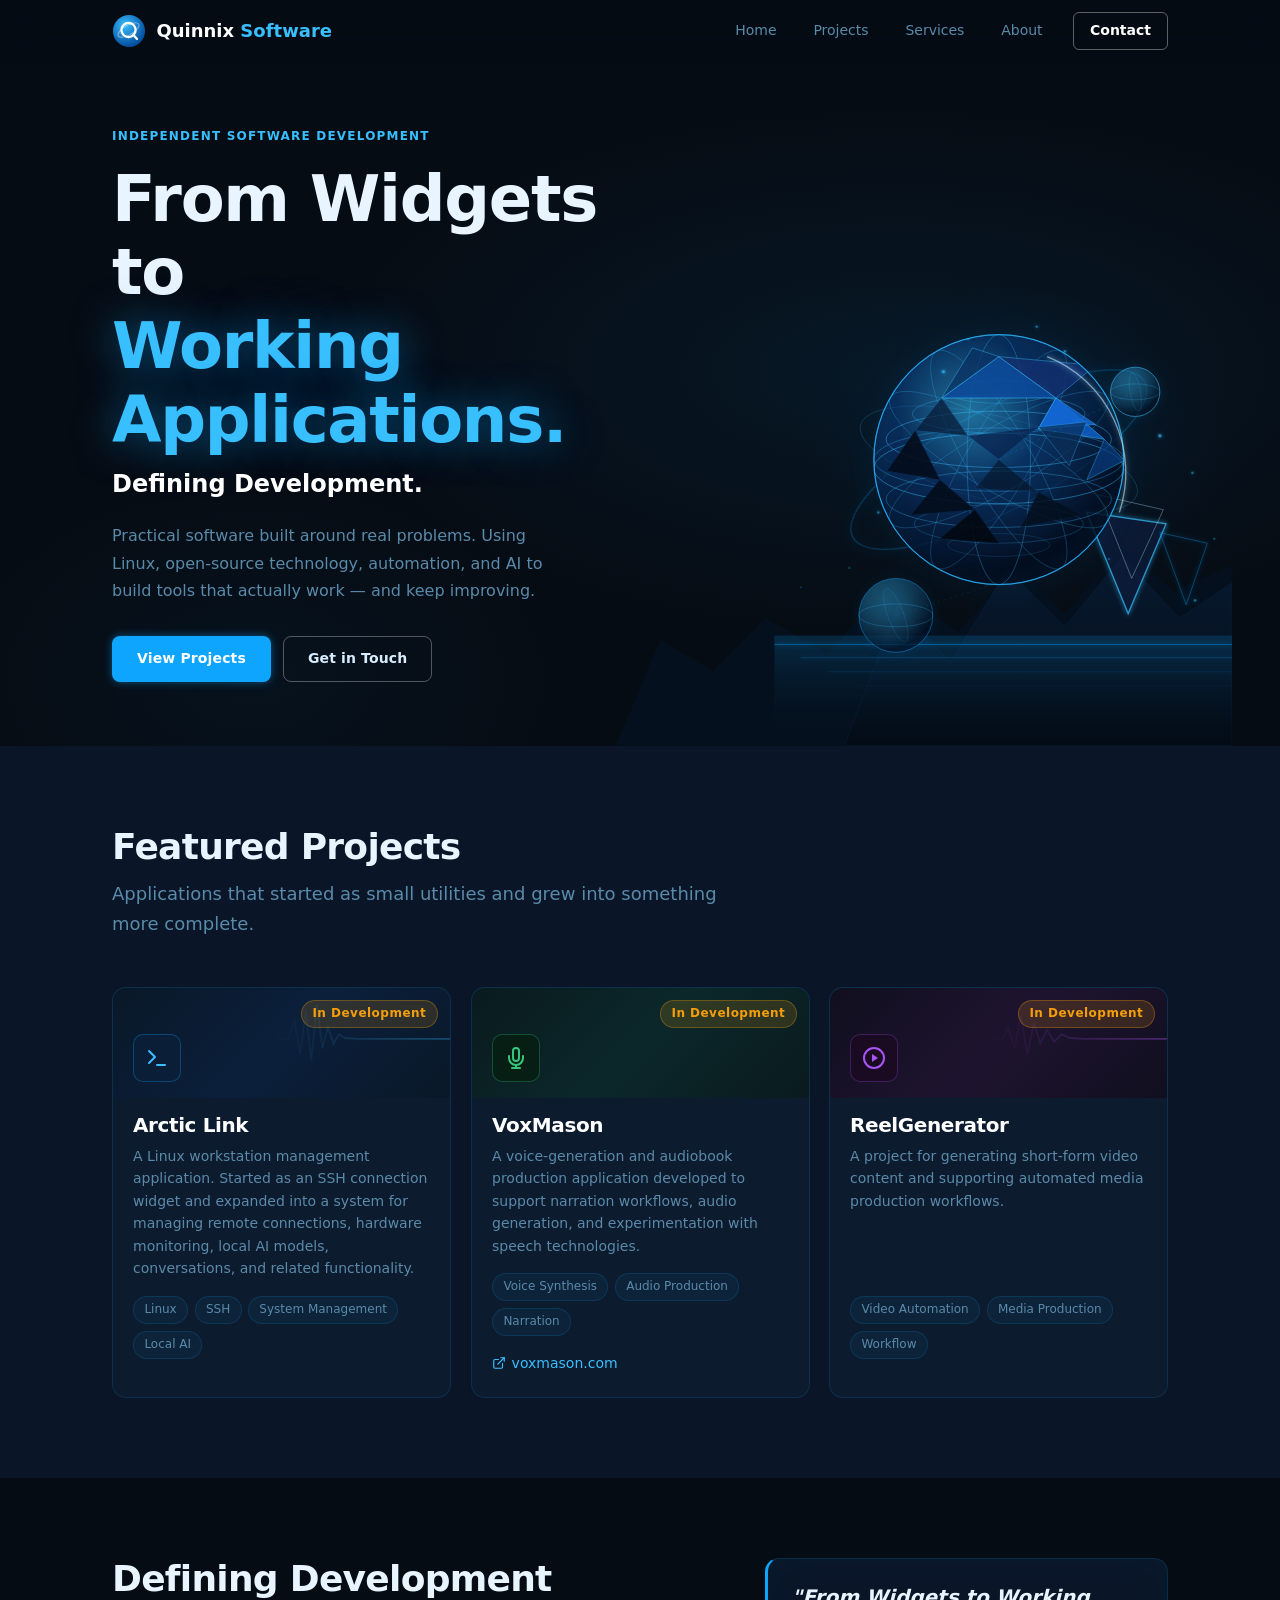
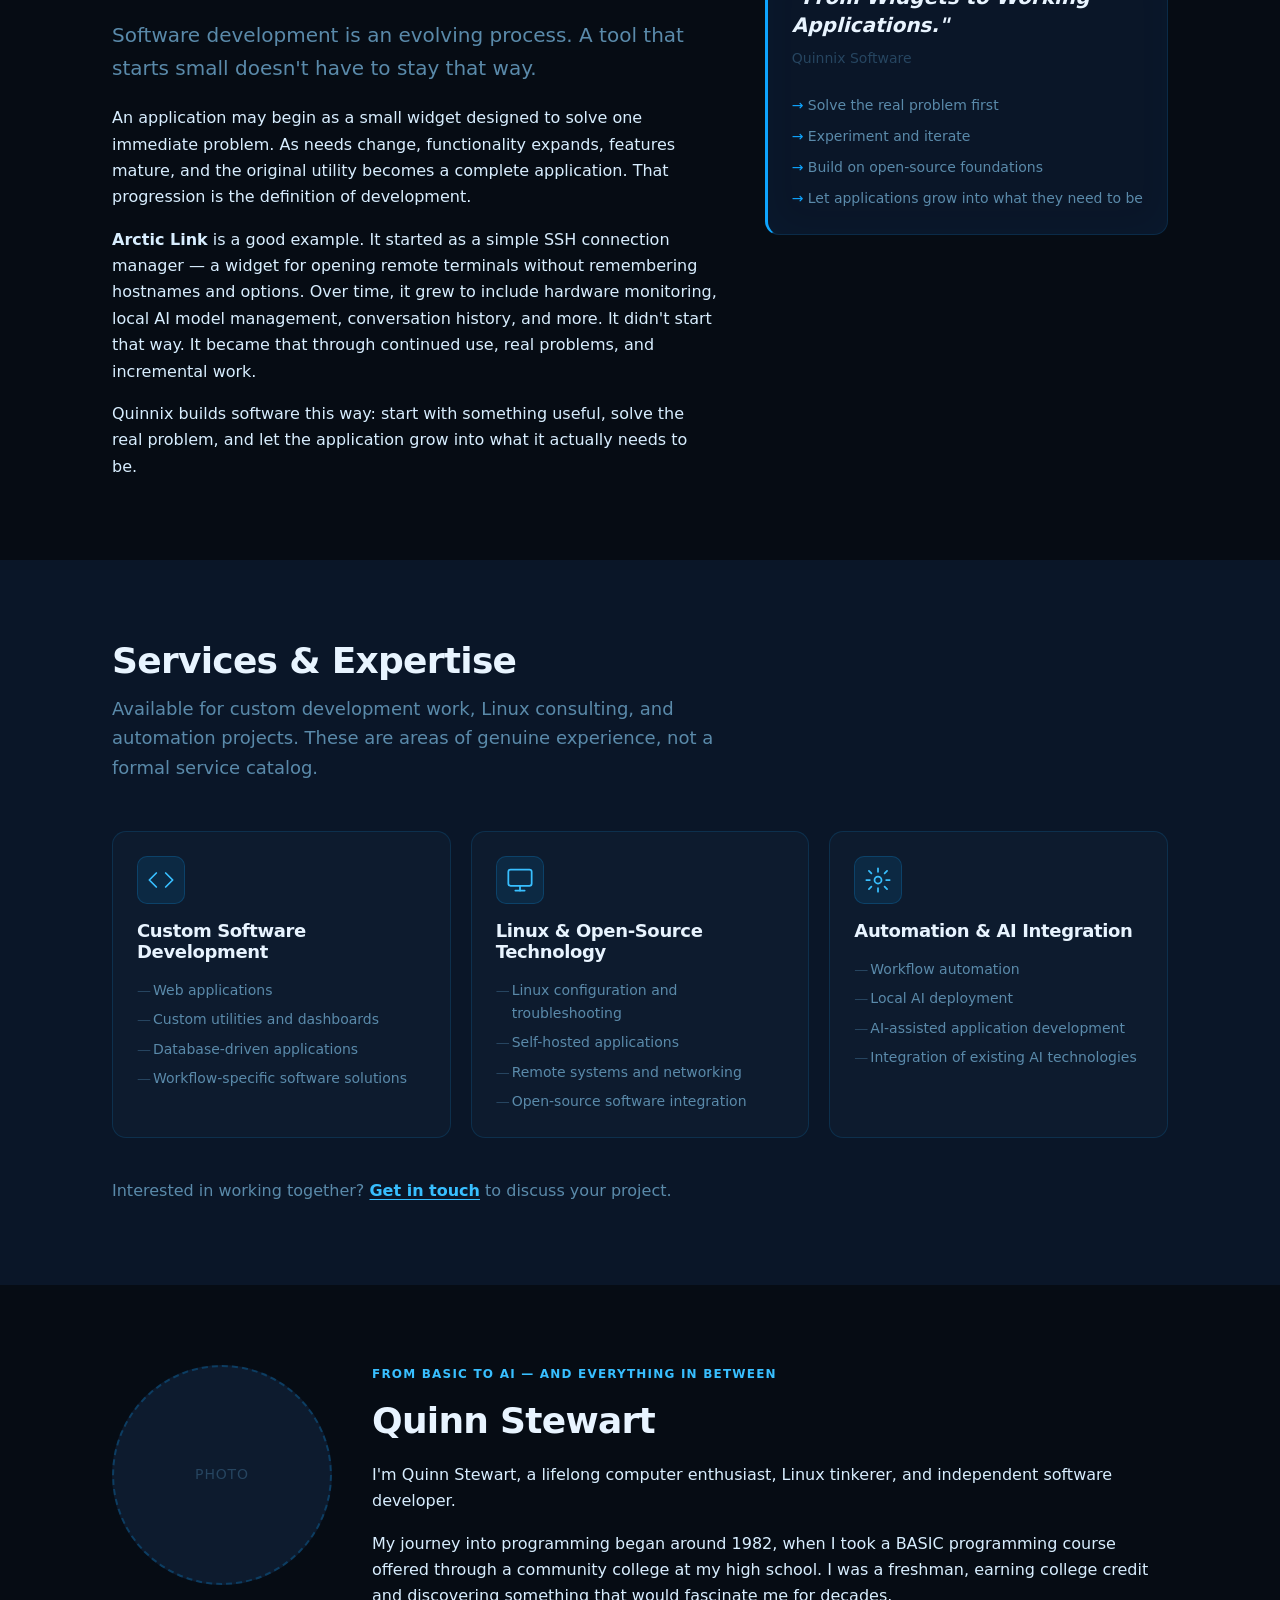
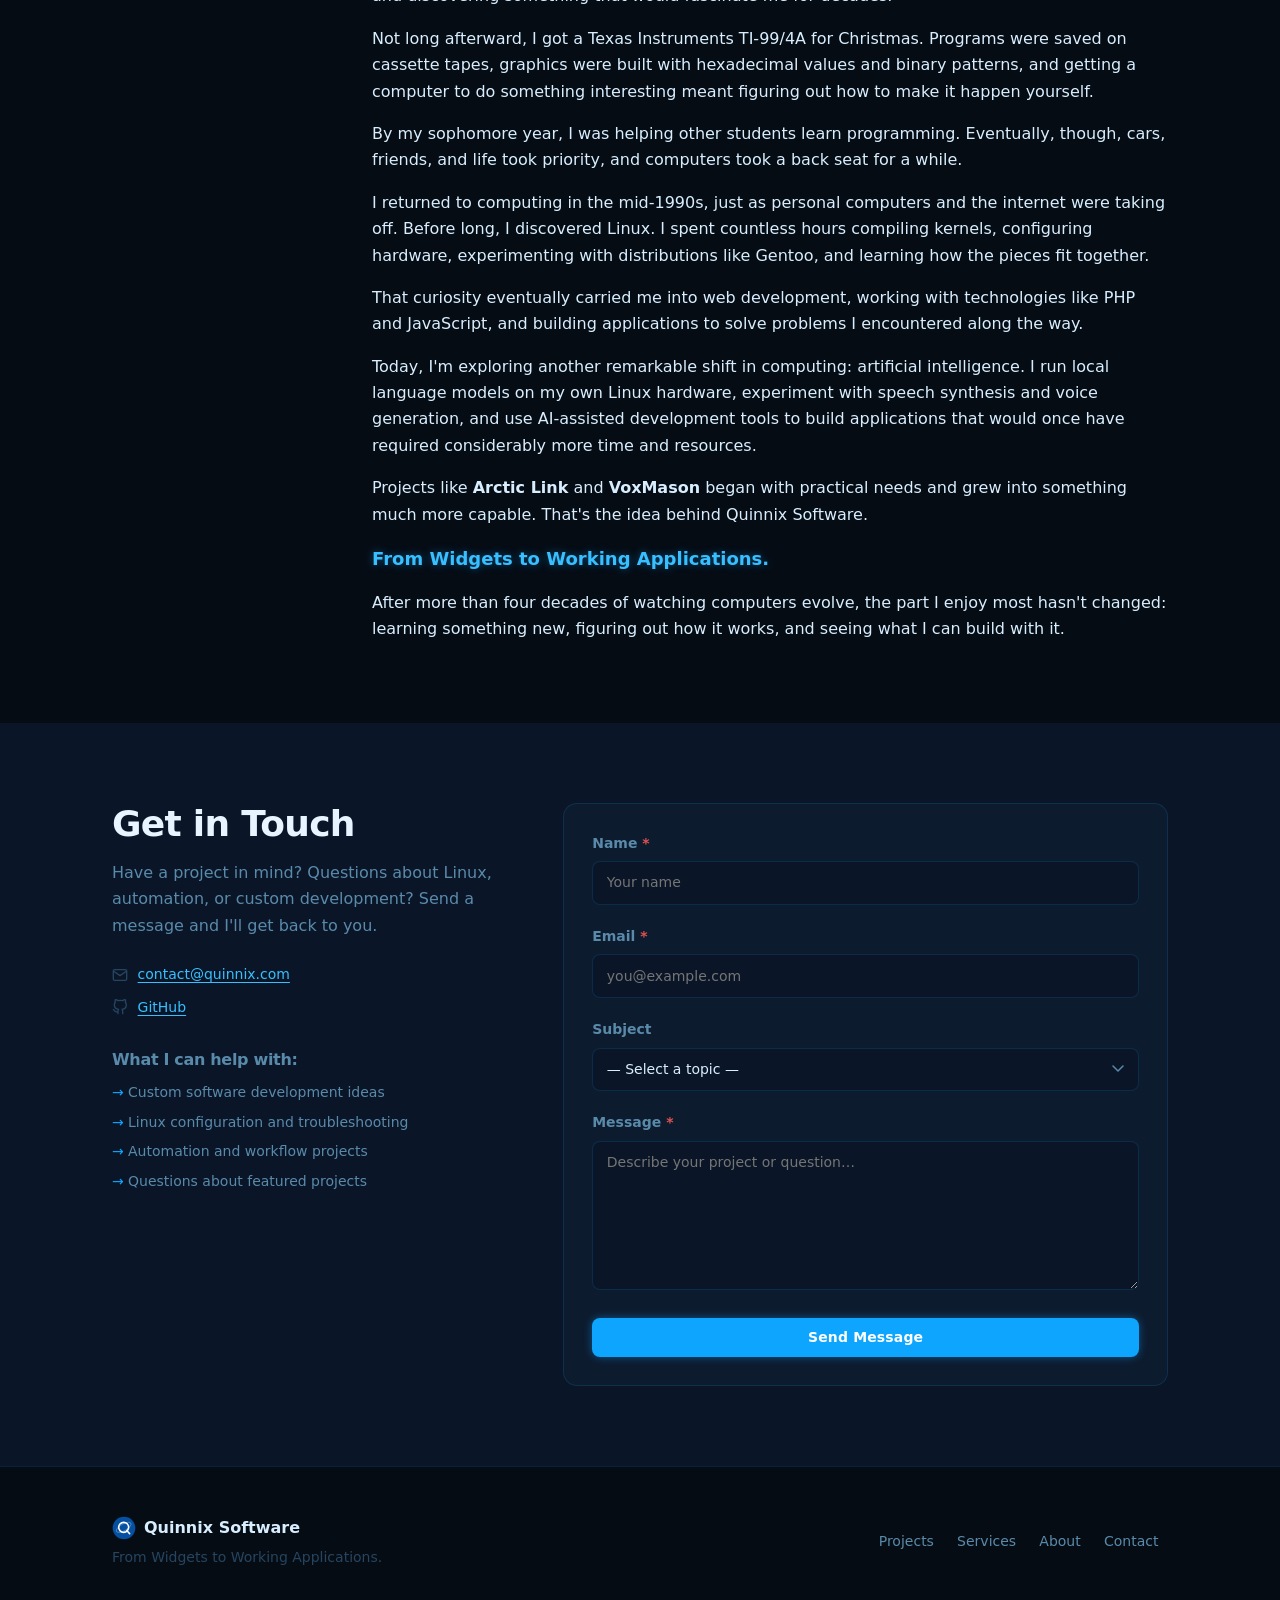
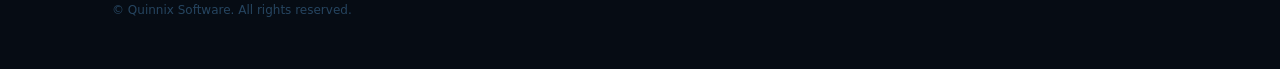
==== commit acb7cce1: "Replace About section placeholders with Quinn Stewart biography Full personal history from 1982 (TI-" ====
--- a/index.html
+++ b/index.html
@@ -582,41 +582,28 @@
           </div>
 
           <div class="about-text">
-            <h2 id="about-title">About</h2>
-
-            <p>
-              <!-- PLACEHOLDER: Add developer name and brief introduction -->
-              [Developer name and introduction to be added.]
-            </p>
-
-            <p>
-              <!-- PLACEHOLDER: Personal background and development journey -->
-              I've been working with Linux systems and writing software for [X] years.
-              My interest started with [background to be filled in] and has grown into
-              a practice that now includes automation, AI tooling, and applications built
-              around real workflows.
-            </p>
-
-            <p>
-              Quinnix Software reflects that work. The name itself has a history —
-              about 12–15 years ago, I had the idea of building a Linux distribution
-              and sketched out what it might look like. The distribution never materialized,
-              but the name stayed. When I started building applications in earnest,
-              Quinnix felt like the right label for the work.
-            </p>
-
-            <p>
-              <!-- PLACEHOLDER: Development philosophy -->
-              Most of what I build starts because I need it. I work on tools that solve
-              problems I actually have, with technologies I find interesting and reliable.
-              Linux is the foundation. Open-source is the preference. Practical is the goal.
-            </p>
-
-            <p class="about-status">
-              <em>
-                Quinnix is a provisional brand name pending trademark clearance.
-              </em>
-            </p>
+            <p class="eyebrow">From BASIC to AI — and Everything in Between</p>
+            <h2 id="about-title">Quinn Stewart</h2>
+
+            <p>I'm Quinn Stewart, a lifelong computer enthusiast, Linux tinkerer, and independent software developer.</p>
+
+            <p>My journey into programming began around 1982, when I took a BASIC programming course offered through a community college at my high school. I was a freshman, earning college credit and discovering something that would fascinate me for decades.</p>
+
+            <p>Not long afterward, I got a Texas Instruments TI-99/4A for Christmas. Programs were saved on cassette tapes, graphics were built with hexadecimal values and binary patterns, and getting a computer to do something interesting meant figuring out how to make it happen yourself.</p>
+
+            <p>By my sophomore year, I was helping other students learn programming. Eventually, though, cars, friends, and life took priority, and computers took a back seat for a while.</p>
+
+            <p>I returned to computing in the mid-1990s, just as personal computers and the internet were taking off. Before long, I discovered Linux. I spent countless hours compiling kernels, configuring hardware, experimenting with distributions like Gentoo, and learning how the pieces fit together.</p>
+
+            <p>That curiosity eventually carried me into web development, working with technologies like PHP and JavaScript, and building applications to solve problems I encountered along the way.</p>
+
+            <p>Today, I'm exploring another remarkable shift in computing: artificial intelligence. I run local language models on my own Linux hardware, experiment with speech synthesis and voice generation, and use AI-assisted development tools to build applications that would once have required considerably more time and resources.</p>
+
+            <p>Projects like <strong>Arctic Link</strong> and <strong>VoxMason</strong> began with practical needs and grew into something much more capable. That's the idea behind Quinnix Software.</p>
+
+            <p class="about-tagline">From Widgets to Working Applications.</p>
+
+            <p>After more than four decades of watching computers evolve, the part I enjoy most hasn't changed: learning something new, figuring out how it works, and seeing what I can build with it.</p>
           </div>
 
         </div><!-- .about-inner -->
--- a/assets/css/site.css
+++ b/assets/css/site.css
@@ -617,7 +617,16 @@
   text-transform: uppercase; letter-spacing: 0.06em;
 }
 .about-text h2 { margin-bottom: 1.25rem; }
-.about-status { margin-top: 1.5rem; font-size: var(--text-sm); color: var(--text-muted); }
+.about-text p { margin-bottom: 1rem; }
+.about-text p:last-child { margin-bottom: 0; }
+.about-tagline {
+  font-size: var(--text-lg);
+  font-weight: 600;
+  color: var(--accent-text);
+  text-shadow: var(--glow-sm);
+  margin-top: 0.5rem;
+  margin-bottom: 0.5rem;
+}
 
 /* ============================================================
    CONTACT
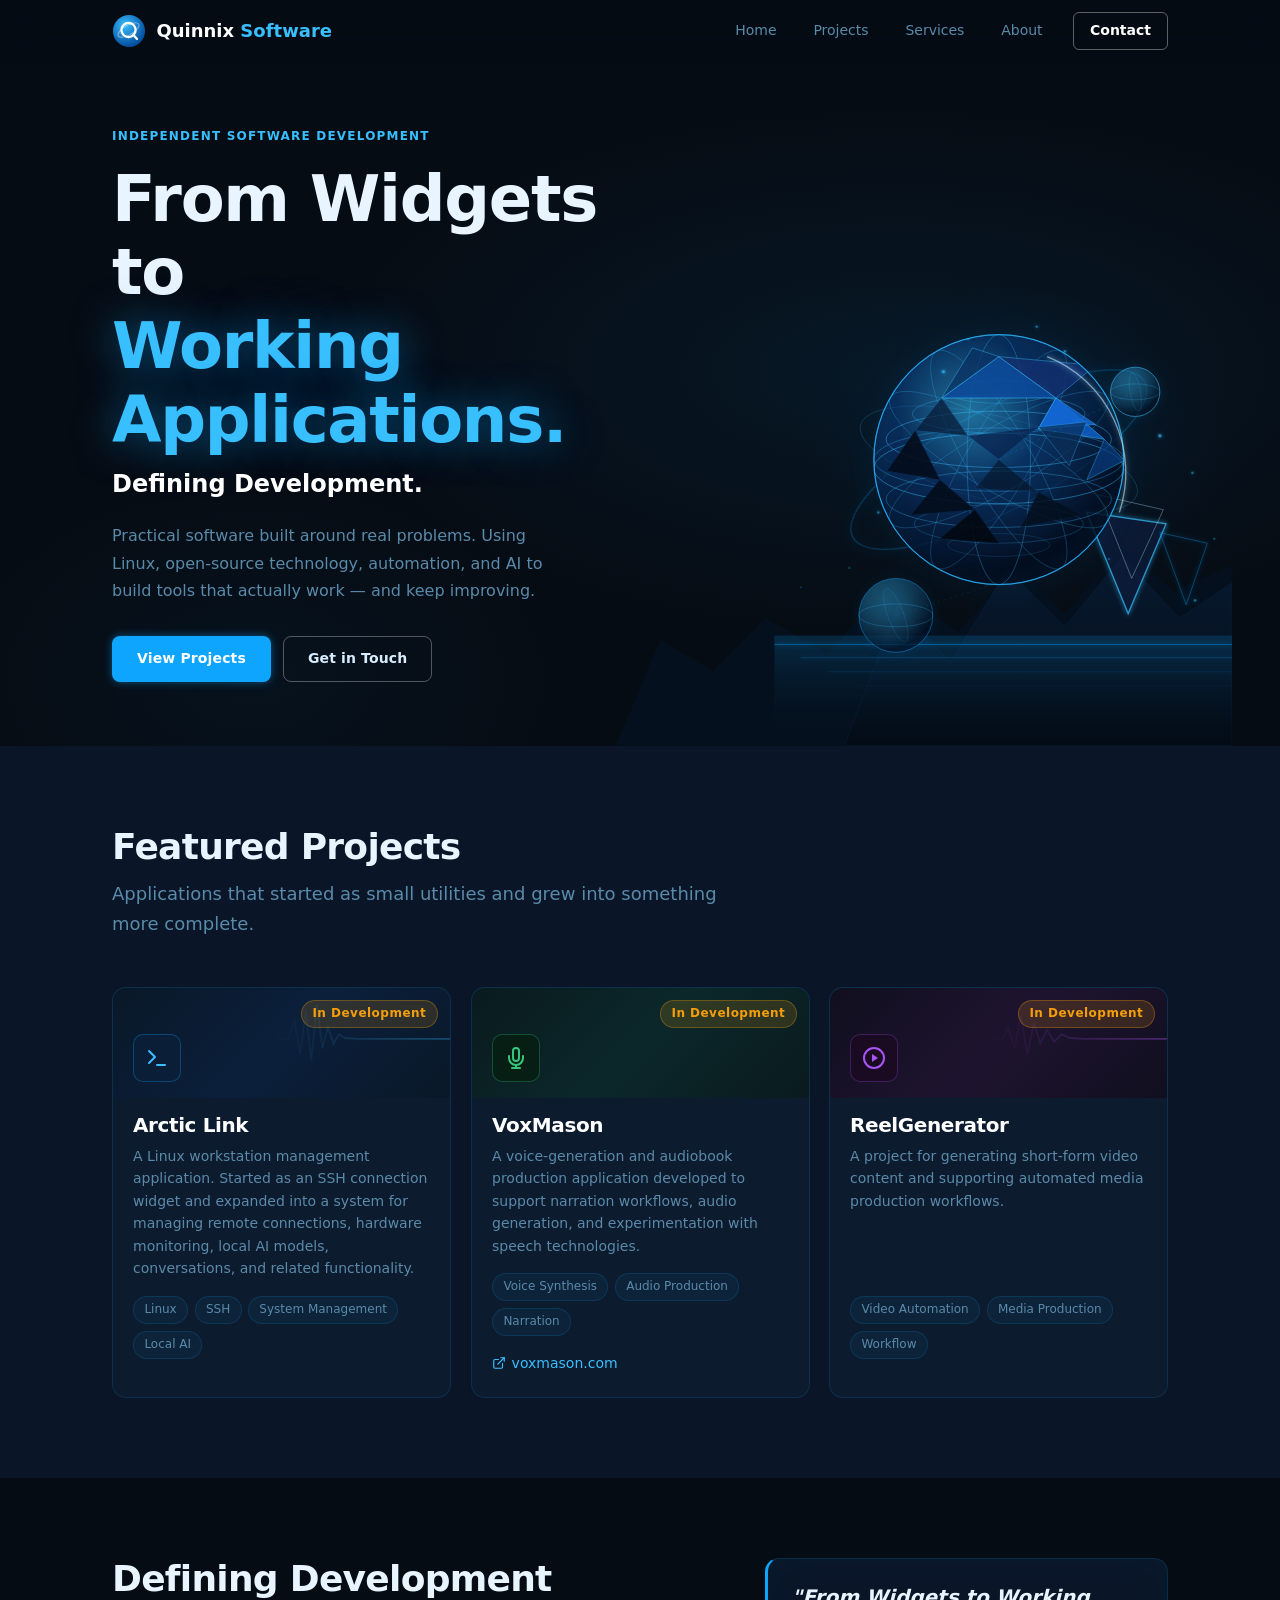
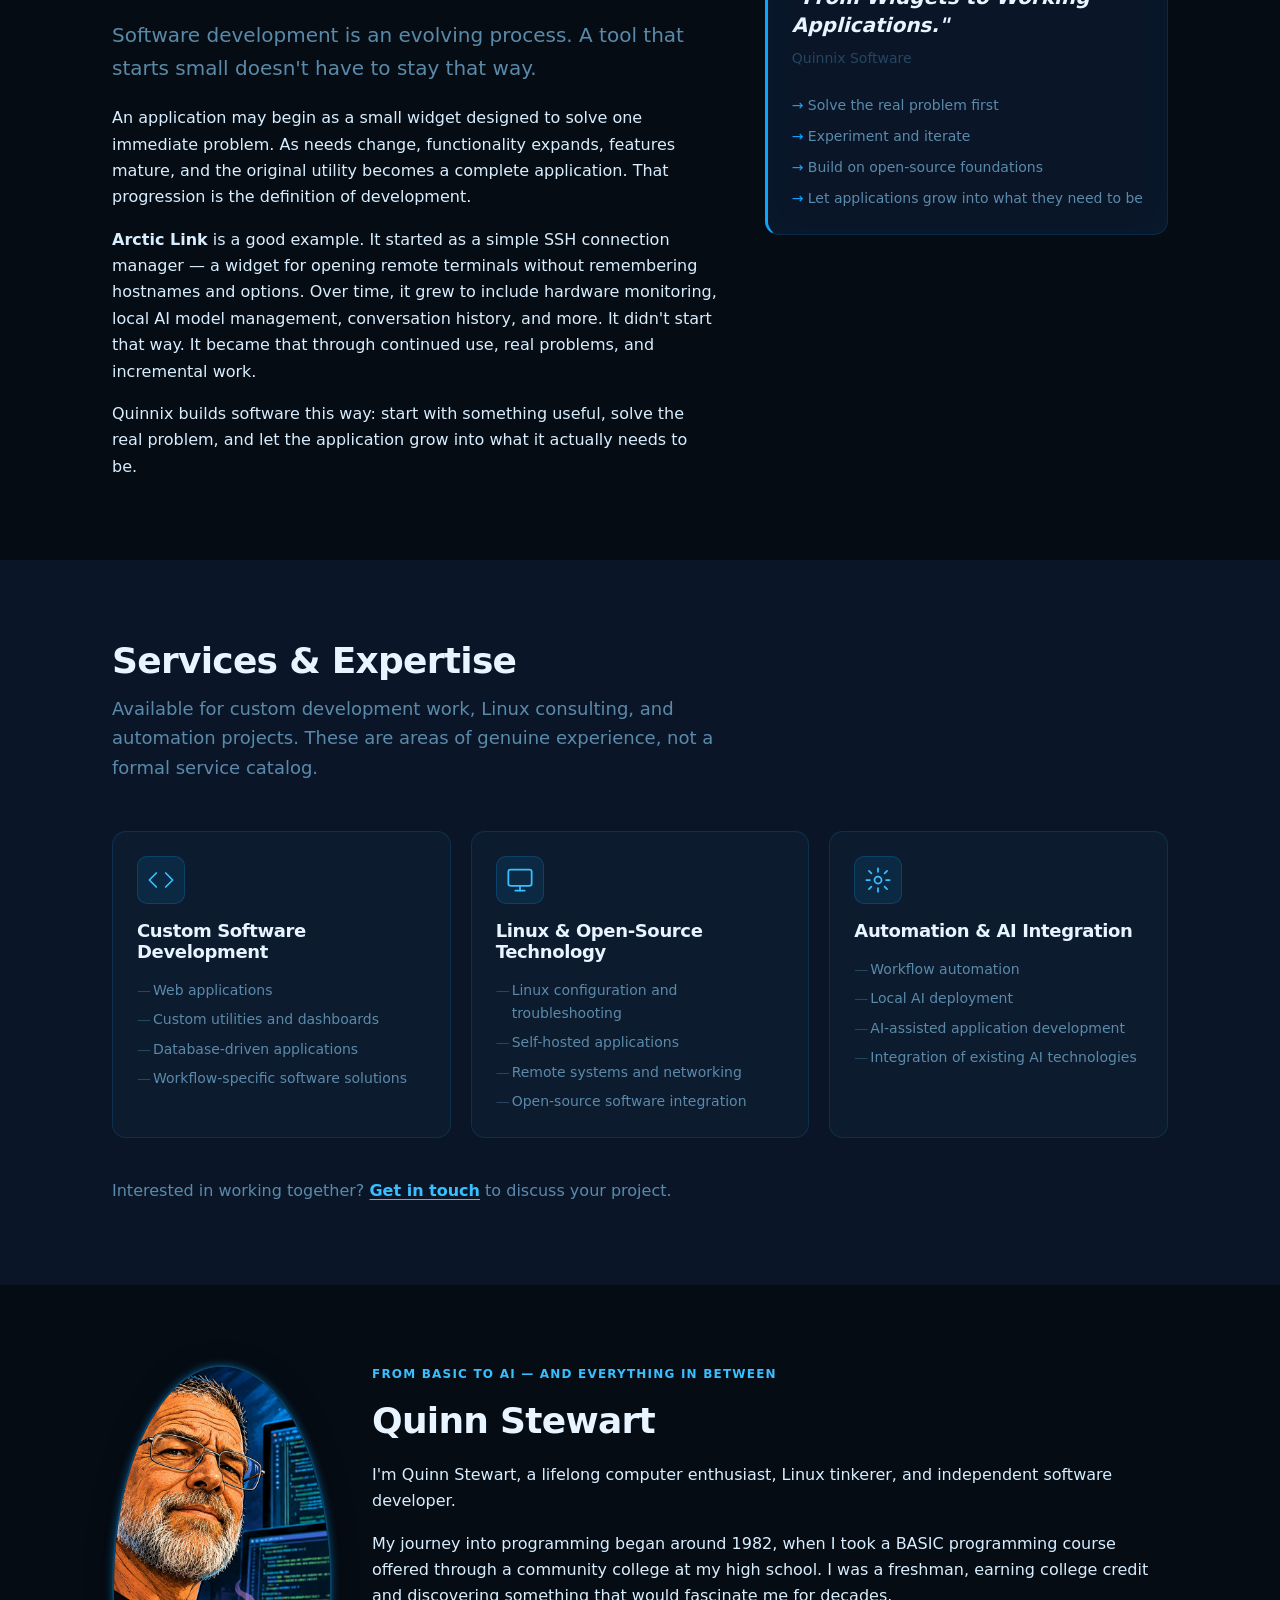
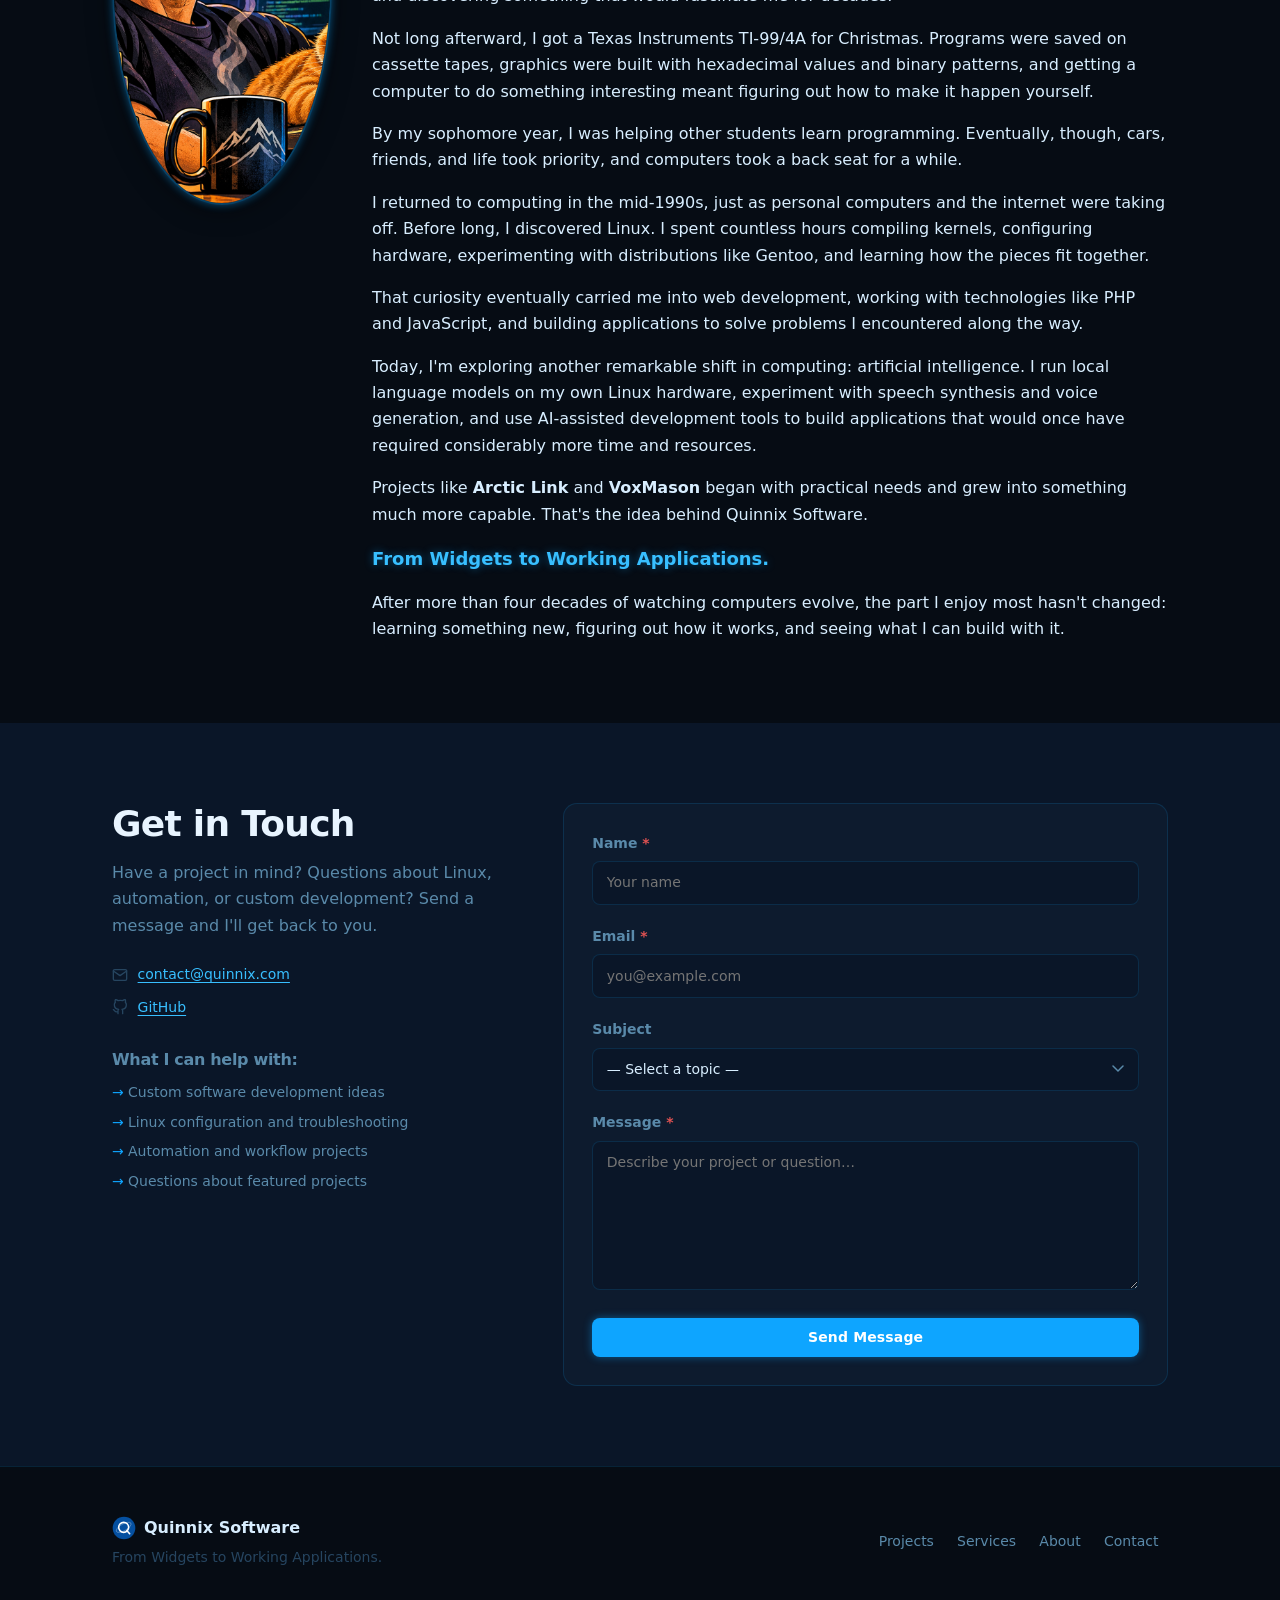
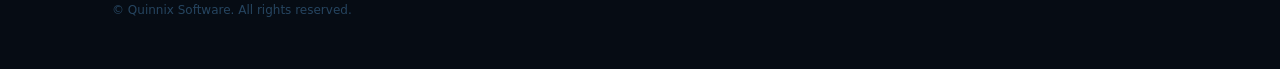
==== commit 0033cbb0: "Add portrait to About section Replace photo placeholder with quinn-stewart.png (circular crop, neon " ====
--- a/index.html
+++ b/index.html
@@ -575,10 +575,14 @@
         <div class="about-inner">
 
           <div class="about-photo-wrap">
-            <!-- Replace this placeholder with an actual photo when available -->
-            <div class="about-photo-placeholder" aria-hidden="true">
-              <span>Photo</span>
-            </div>
+            <img
+              src="assets/images/quinn-stewart.png"
+              alt="Quinn Stewart — developer, Linux tinkerer, and founder of Quinnix Software"
+              class="about-photo"
+              width="440"
+              height="440"
+              loading="lazy"
+            >
           </div>
 
           <div class="about-text">
--- a/assets/css/site.css
+++ b/assets/css/site.css
@@ -605,16 +605,14 @@
 .about-inner { display: grid; grid-template-columns: 1fr; gap: 2.5rem; align-items: start; }
 @media (min-width: 768px) { .about-inner { grid-template-columns: 220px 1fr; } }
 
-.about-photo-placeholder {
+.about-photo {
   width: 100%; max-width: 220px; aspect-ratio: 1;
-  background: var(--bg-card);
-  border: 2px dashed rgba(14,165,255,0.25);
   border-radius: 50%;
-  display: flex; align-items: center; justify-content: center;
-}
-.about-photo-placeholder span {
-  color: var(--text-muted); font-size: var(--text-sm);
-  text-transform: uppercase; letter-spacing: 0.06em;
+  object-fit: cover;
+  object-position: center top;
+  display: block;
+  border: 2px solid var(--border-mid);
+  box-shadow: var(--glow-sm), 0 4px 24px rgba(0,0,0,0.5);
 }
 .about-text h2 { margin-bottom: 1.25rem; }
 .about-text p { margin-bottom: 1rem; }
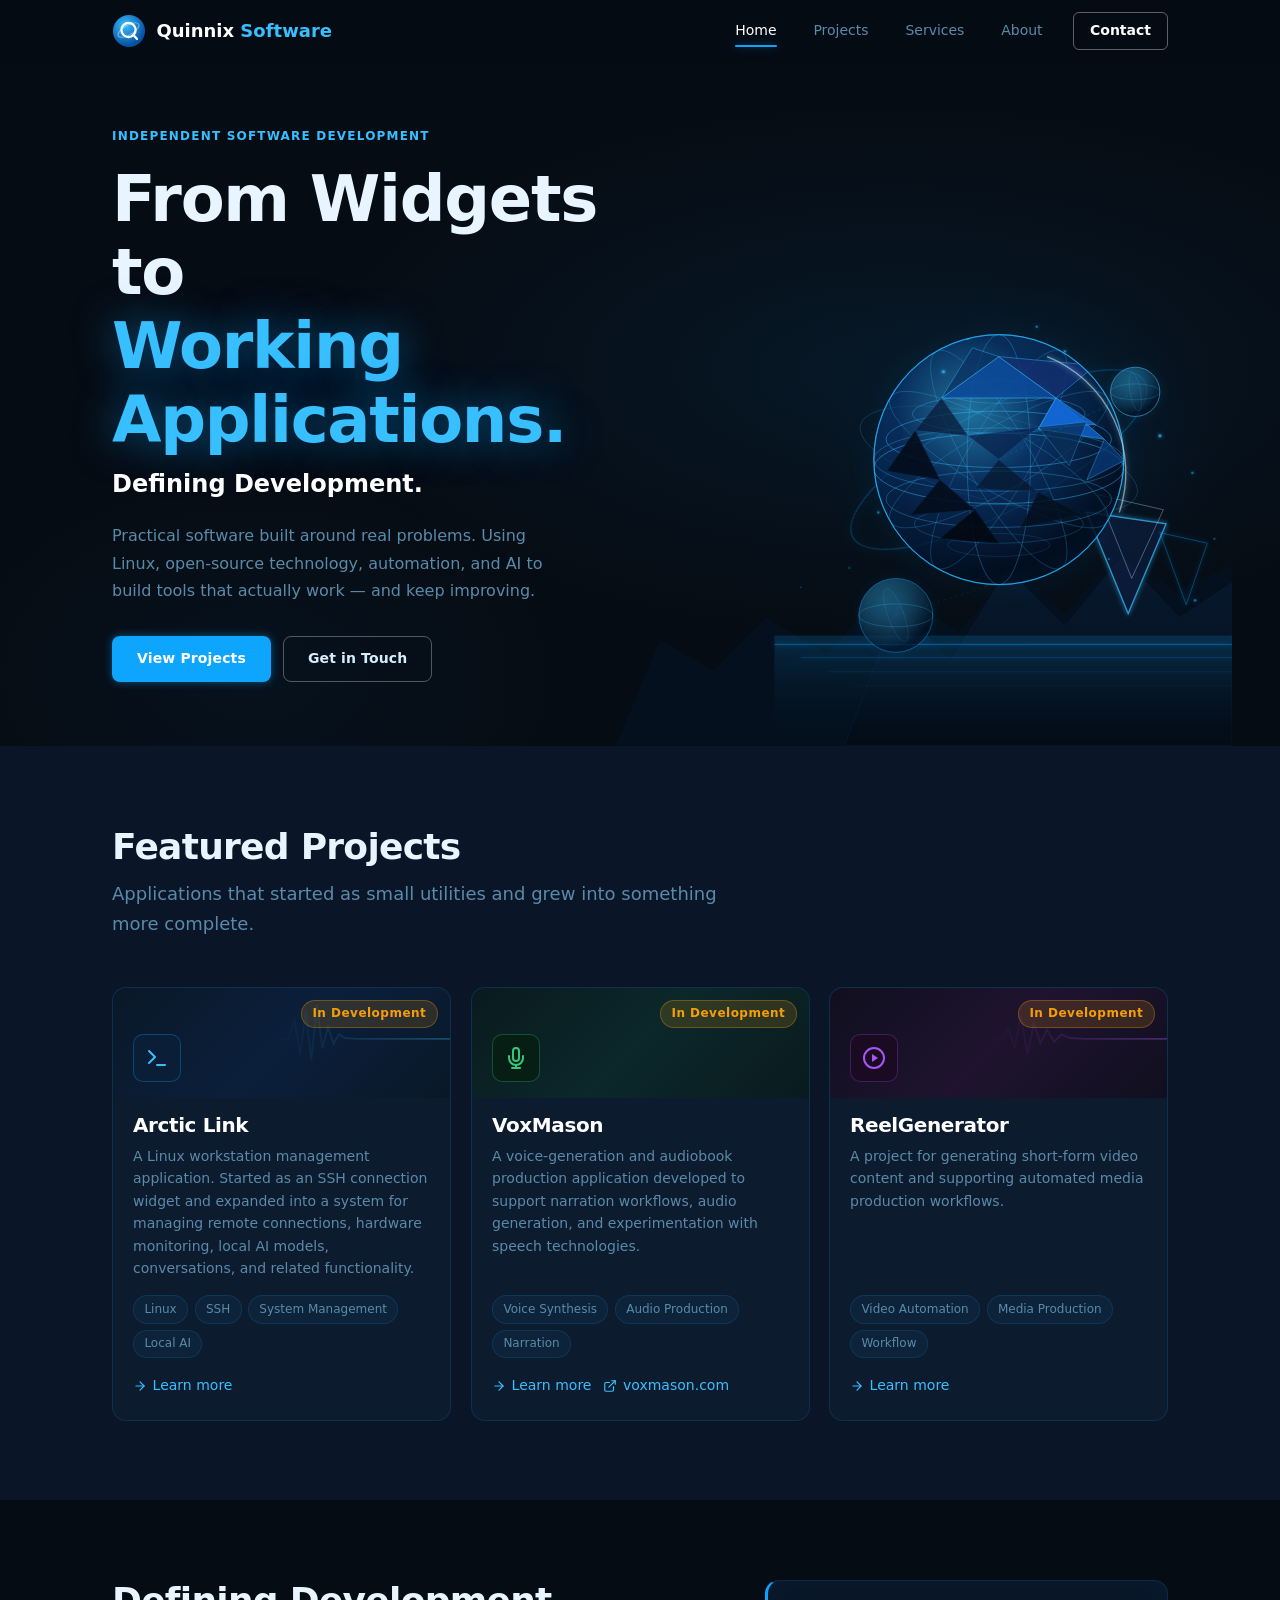
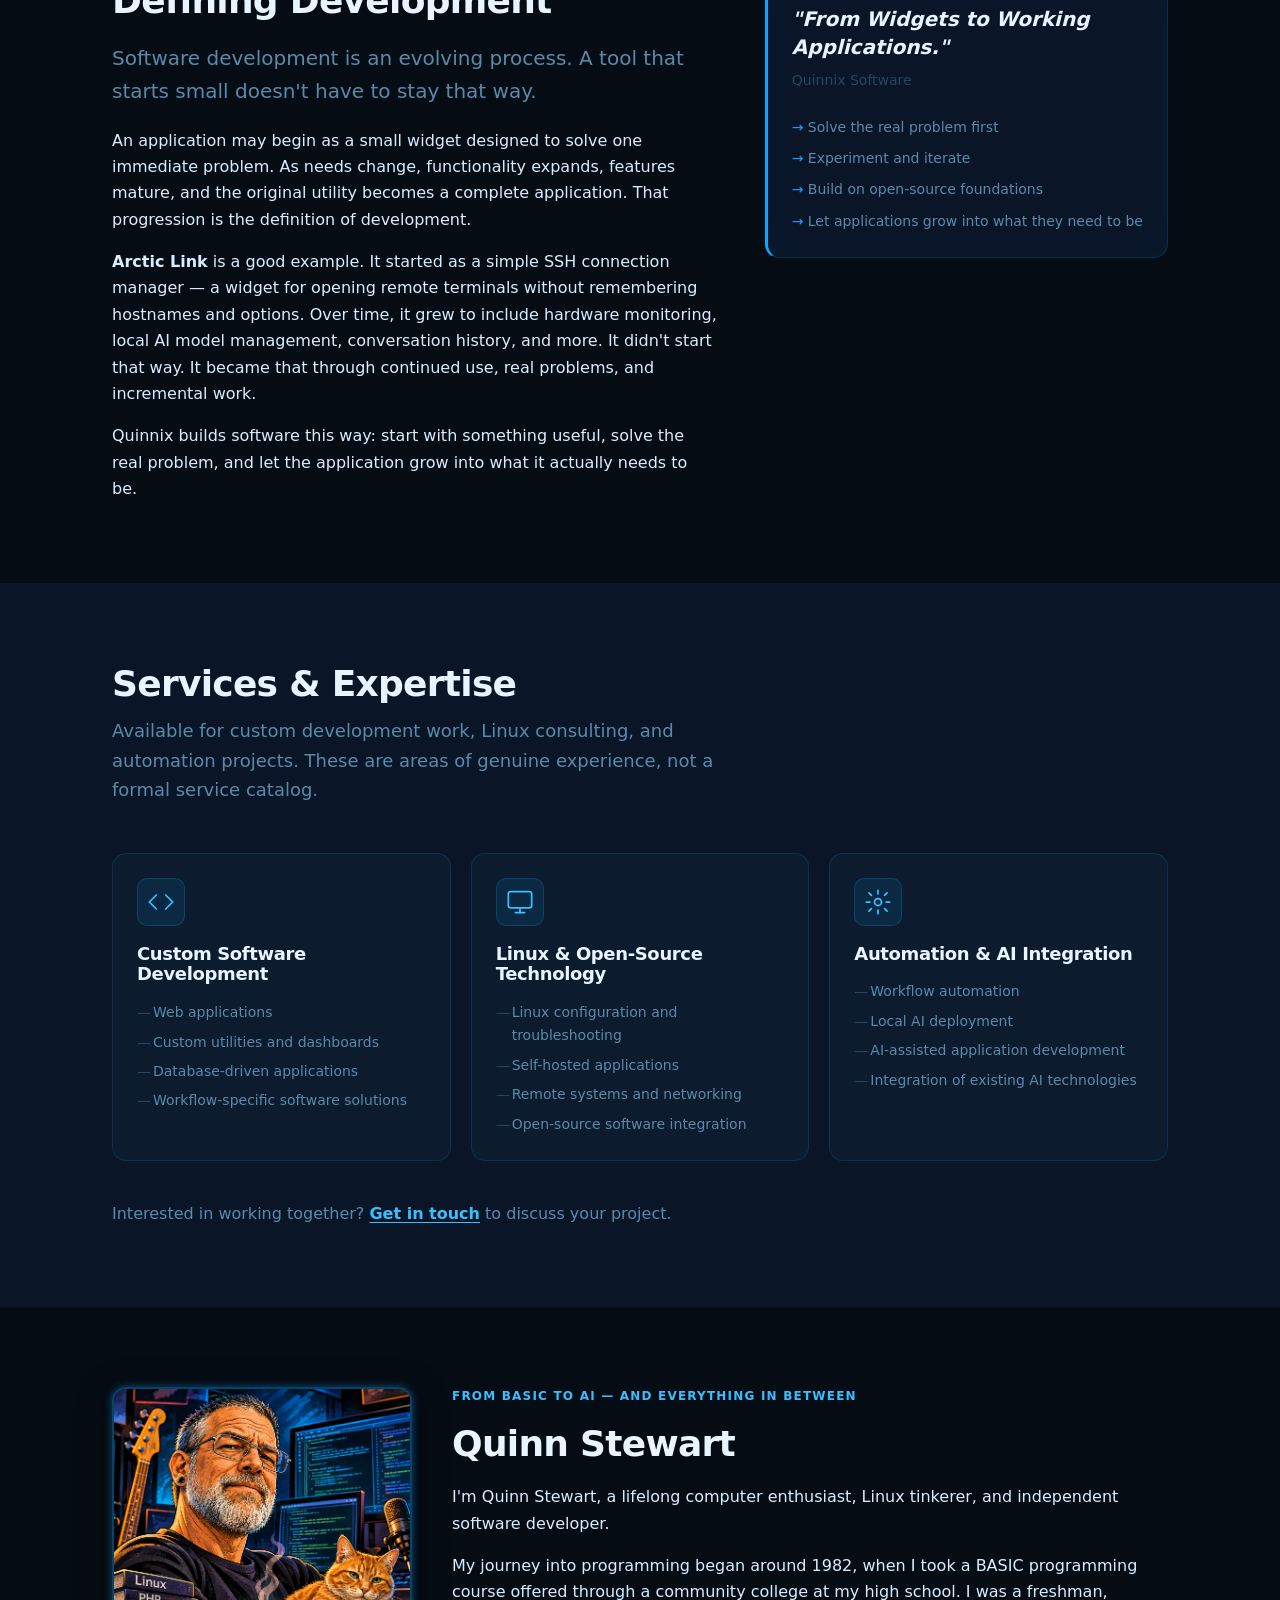
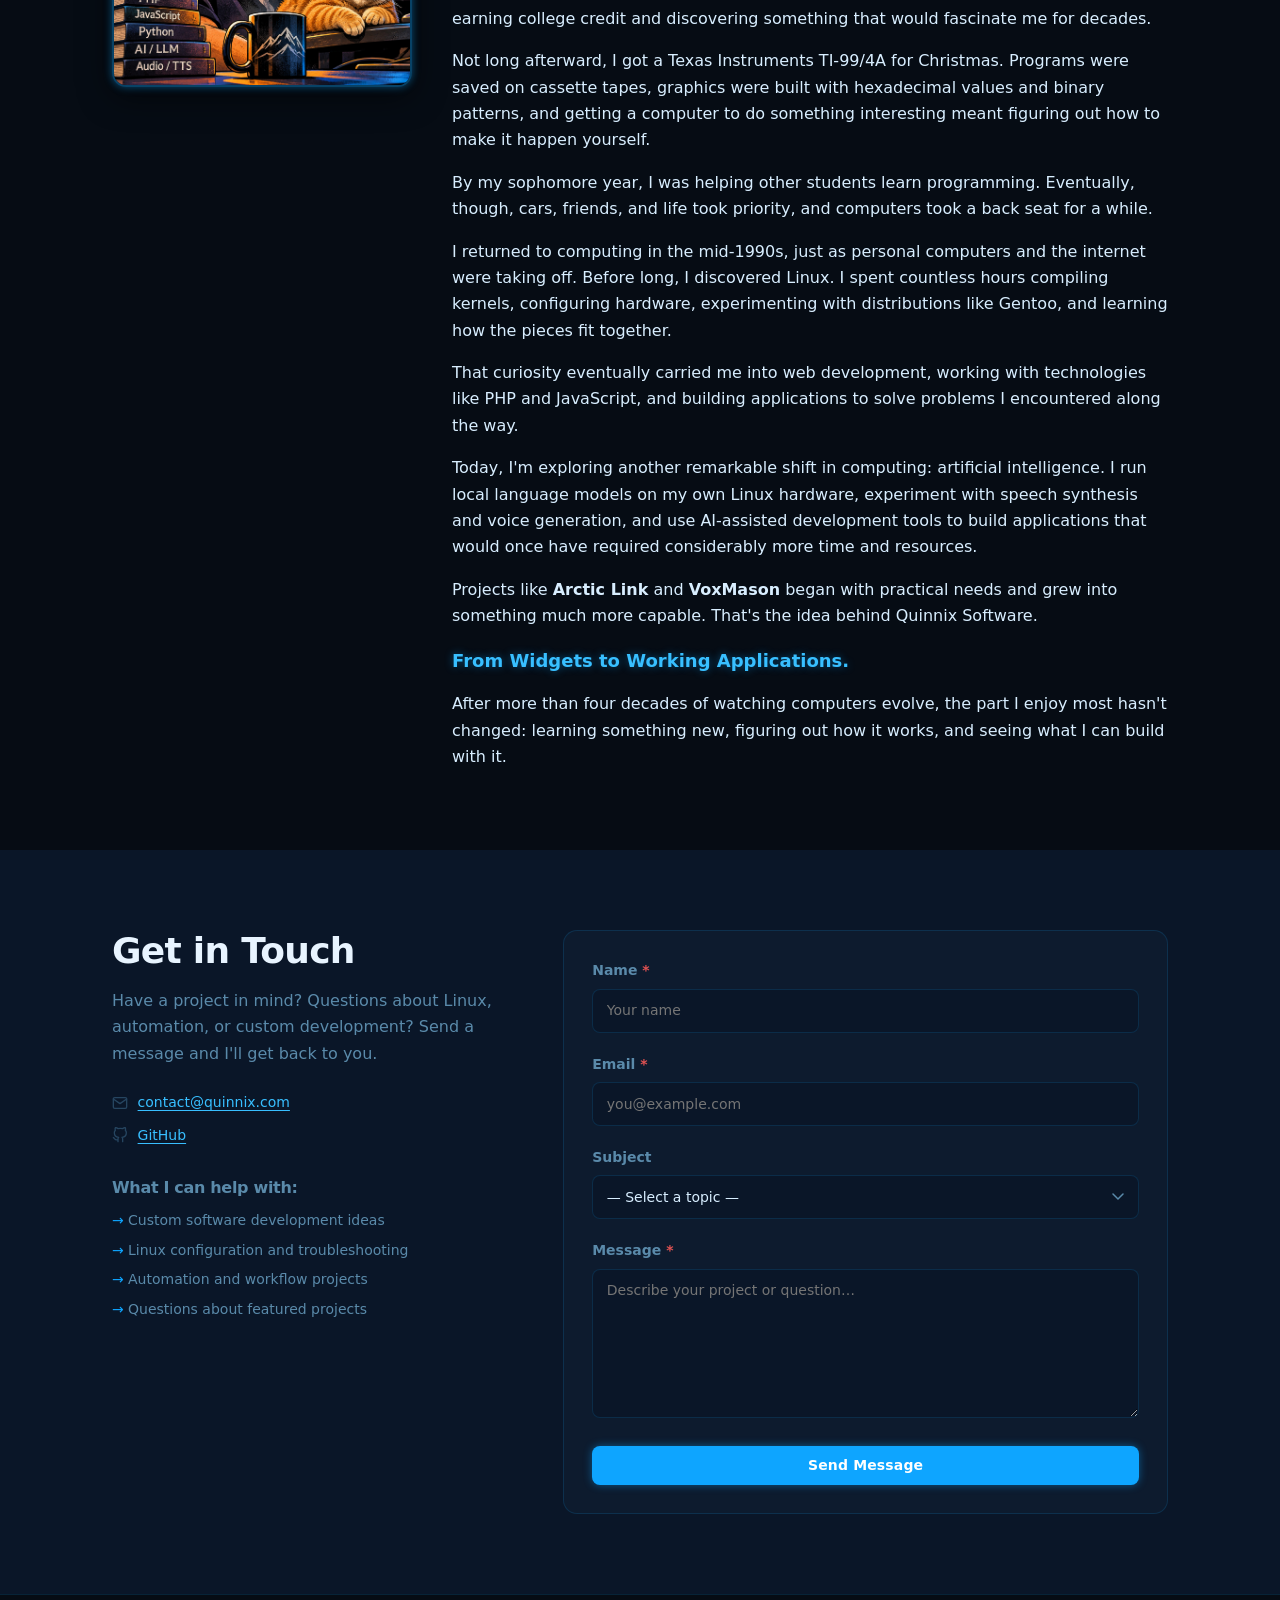
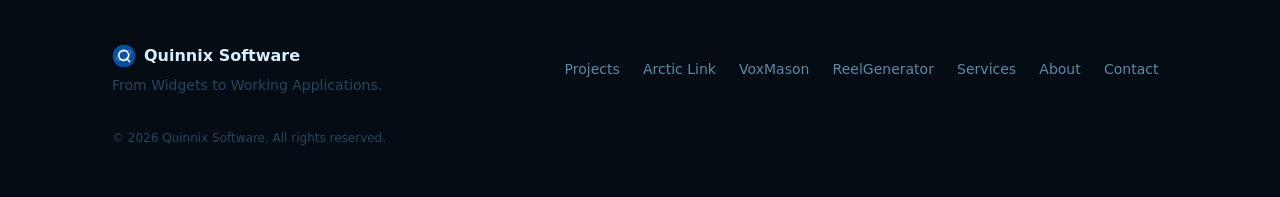
==== commit c00a8bcb: "Phase 2: project pages, 404, About fix, contact form fix - Fix JS syntax error (apostrophe in string" ====
--- a/index.html
+++ b/index.html
@@ -334,7 +334,13 @@
                 <li class="tag">Local AI</li>
               </ul>
               <div class="project-links">
-                <!-- No public links yet — add when available -->
+                <a href="arctic-link.html" class="project-link">
+                  <svg aria-hidden="true" width="14" height="14" viewBox="0 0 24 24" fill="none"
+                       stroke="currentColor" stroke-width="2" stroke-linecap="round" stroke-linejoin="round">
+                    <line x1="5" y1="12" x2="19" y2="12"/><polyline points="12 5 19 12 12 19"/>
+                  </svg>
+                  Learn more
+                </a>
               </div>
             </div>
           </article>
@@ -388,6 +394,13 @@
                 <li class="tag">Narration</li>
               </ul>
               <div class="project-links">
+                <a href="voxmason.html" class="project-link">
+                  <svg aria-hidden="true" width="14" height="14" viewBox="0 0 24 24" fill="none"
+                       stroke="currentColor" stroke-width="2" stroke-linecap="round" stroke-linejoin="round">
+                    <line x1="5" y1="12" x2="19" y2="12"/><polyline points="12 5 19 12 12 19"/>
+                  </svg>
+                  Learn more
+                </a>
                 <a href="https://voxmason.com" class="project-link" target="_blank" rel="noopener noreferrer">
                   <svg aria-hidden="true" width="14" height="14" viewBox="0 0 24 24" fill="none"
                        stroke="currentColor" stroke-width="2" stroke-linecap="round" stroke-linejoin="round">
@@ -435,7 +448,13 @@
                 <li class="tag">Workflow</li>
               </ul>
               <div class="project-links">
-                <!-- No public links yet — add when available -->
+                <a href="reelgenerator.html" class="project-link">
+                  <svg aria-hidden="true" width="14" height="14" viewBox="0 0 24 24" fill="none"
+                       stroke="currentColor" stroke-width="2" stroke-linecap="round" stroke-linejoin="round">
+                    <line x1="5" y1="12" x2="19" y2="12"/><polyline points="12 5 19 12 12 19"/>
+                  </svg>
+                  Learn more
+                </a>
               </div>
             </div>
           </article>
@@ -744,10 +763,12 @@
 
         <nav class="footer-nav" aria-label="Footer navigation">
           <a href="#projects">Projects</a>
+          <a href="arctic-link.html">Arctic Link</a>
+          <a href="voxmason.html">VoxMason</a>
+          <a href="reelgenerator.html">ReelGenerator</a>
           <a href="#services">Services</a>
           <a href="#about">About</a>
           <a href="#contact">Contact</a>
-          <!-- PLACEHOLDER: add GitHub/social links when confirmed -->
         </nav>
 
         <p class="footer-copy">
--- a/assets/css/site.css
+++ b/assets/css/site.css
@@ -603,17 +603,20 @@
    ABOUT
    ============================================================ */
 .about-inner { display: grid; grid-template-columns: 1fr; gap: 2.5rem; align-items: start; }
-@media (min-width: 768px) { .about-inner { grid-template-columns: 220px 1fr; } }
+@media (min-width: 768px) { .about-inner { grid-template-columns: 300px 1fr; } }
+
+.about-photo-wrap { display: flex; justify-content: center; }
 
 .about-photo {
-  width: 100%; max-width: 220px; aspect-ratio: 1;
-  border-radius: 50%;
-  object-fit: cover;
-  object-position: center top;
+  width: 100%; max-width: 300px;
+  height: auto;
+  border-radius: var(--radius-lg);
   display: block;
   border: 2px solid var(--border-mid);
-  box-shadow: var(--glow-sm), 0 4px 24px rgba(0,0,0,0.5);
-}
+  box-shadow: var(--glow-sm), 0 8px 32px rgba(0,0,0,0.6);
+}
+
+.about-text { min-width: 0; }
 .about-text h2 { margin-bottom: 1.25rem; }
 .about-text p { margin-bottom: 1rem; }
 .about-text p:last-child { margin-bottom: 0; }
@@ -701,11 +704,13 @@
 [aria-busy="true"] .btn-loading { display: inline; }
 
 .form-feedback {
-  margin-top: 1rem; padding: 0.75rem 1rem;
+  margin-top: 1rem; padding: 0.9rem 1rem;
   border-radius: var(--radius); font-size: var(--text-sm); display: none;
 }
 .form-feedback.is-success { display: block; background: var(--success-bg); color: var(--success); border: 1px solid rgba(52,199,123,0.25); }
 .form-feedback.is-error   { display: block; background: var(--error-bg);   color: var(--error);   border: 1px solid rgba(224,82,82,0.25); }
+.feedback-title { display: block; font-size: var(--text-base); font-weight: 700; margin-bottom: 0.35rem; }
+.form-feedback p { margin: 0; opacity: 0.9; }
 
 .form-group.has-error input,
 .form-group.has-error select,
@@ -737,3 +742,208 @@
 .footer-nav a:hover { color: var(--text); background: var(--bg-hover); }
 
 .footer-copy { width: 100%; font-size: var(--text-xs); color: var(--text-muted); margin-top: 0.5rem; }
+
+/* ============================================================
+   PROJECT PAGES
+   ============================================================ */
+.page-back {
+  padding: 1.25rem 0 0;
+}
+.page-back a {
+  display: inline-flex; align-items: center; gap: 0.4rem;
+  font-size: var(--text-sm); color: var(--text-soft); text-decoration: none;
+  transition: color var(--transition);
+}
+.page-back a:hover { color: var(--accent-text); }
+
+.project-page-hero {
+  padding: 3rem 0 4rem;
+  background: var(--bg);
+  position: relative;
+  overflow: hidden;
+}
+.project-page-hero::after {
+  content: '';
+  position: absolute; inset: 0;
+  background: radial-gradient(ellipse 60% 60% at 85% 50%, rgba(14,165,255,0.06) 0%, transparent 70%);
+  pointer-events: none;
+}
+
+.project-page-hero-inner {
+  display: grid;
+  grid-template-columns: 1fr;
+  gap: 3rem;
+  align-items: center;
+}
+@media (min-width: 860px) {
+  .project-page-hero-inner { grid-template-columns: 1fr 380px; }
+}
+
+.project-page-hero .eyebrow { margin-bottom: 0.6rem; }
+.project-page-hero h1 { font-size: clamp(var(--text-3xl), 5vw, 3rem); margin-bottom: 1rem; }
+.project-page-hero .hero-body { color: var(--text-soft); font-size: var(--text-lg); line-height: 1.6; margin-bottom: 1.5rem; }
+.project-page-hero .hero-actions { display: flex; flex-wrap: wrap; gap: 0.75rem; }
+
+.hero-visual-arctic  svg { color: #38bfff; }
+.hero-visual-voxmason svg { color: #34c77b; }
+.hero-visual-reel    svg { color: #a855f7; }
+
+.project-visual {
+  display: flex; align-items: center; justify-content: center;
+  position: relative;
+}
+.project-visual svg { width: 100%; max-width: 380px; height: auto; }
+
+.project-detail-section { padding: var(--section-gap) 0; }
+.project-detail-section.alt { background: var(--bg-raised); }
+
+.detail-inner {
+  display: grid; grid-template-columns: 1fr; gap: 2.5rem; align-items: start;
+}
+@media (min-width: 860px) {
+  .detail-inner { grid-template-columns: 1fr 1fr; }
+  .detail-inner.wide-left { grid-template-columns: 3fr 2fr; }
+}
+
+.detail-inner h2 { margin-bottom: 1rem; }
+.detail-inner p { color: var(--text-soft); margin-bottom: 1rem; }
+.detail-inner p:last-child { margin-bottom: 0; }
+
+.feature-list { display: flex; flex-direction: column; gap: 1.1rem; }
+.feature-item {
+  display: flex; gap: 0.9rem; align-items: flex-start;
+  padding: 1rem; background: var(--bg-card); border: 1px solid var(--border);
+  border-radius: var(--radius); transition: border-color var(--transition), box-shadow var(--transition);
+}
+.feature-item:hover { border-color: var(--border-mid); box-shadow: var(--glow-sm); }
+.feature-icon {
+  width: 36px; height: 36px; flex-shrink: 0;
+  background: var(--accent-soft); border: 1px solid rgba(14,165,255,0.2);
+  border-radius: 8px; display: flex; align-items: center; justify-content: center;
+  color: var(--accent-text);
+}
+.feature-icon svg { width: 18px; height: 18px; }
+.feature-body { min-width: 0; }
+.feature-body strong { display: block; font-size: var(--text-sm); font-weight: 600; color: #e8f4ff; margin-bottom: 0.2rem; }
+.feature-body p { font-size: var(--text-sm); color: var(--text-soft); margin: 0; line-height: 1.5; }
+
+.feature-item.experimental .feature-icon {
+  background: rgba(245,158,11,0.1); border-color: rgba(245,158,11,0.25); color: var(--status-dev);
+}
+.feature-item.experimental .feature-body strong::after {
+  content: 'Experimental';
+  display: inline-block; margin-left: 0.5rem;
+  font-size: 0.65rem; font-weight: 600; letter-spacing: 0.06em; text-transform: uppercase;
+  color: var(--status-dev); background: var(--status-dev-bg);
+  border: 1px solid rgba(245,158,11,0.3); border-radius: 20px;
+  padding: 0.1rem 0.4rem; vertical-align: middle;
+}
+
+.tech-grid {
+  display: flex; flex-wrap: wrap; gap: 0.5rem;
+}
+.tech-pill {
+  padding: 0.3rem 0.8rem;
+  background: rgba(14,165,255,0.06);
+  border: 1px solid var(--border-mid);
+  border-radius: 20px;
+  font-size: var(--text-xs);
+  font-weight: 600;
+  letter-spacing: 0.03em;
+  color: var(--accent-text);
+}
+
+.screenshot-placeholder {
+  aspect-ratio: 16/9;
+  background: var(--bg-card);
+  border: 2px dashed rgba(14,165,255,0.2);
+  border-radius: var(--radius-lg);
+  display: flex; flex-direction: column; align-items: center; justify-content: center;
+  gap: 0.75rem; color: var(--text-muted);
+}
+.screenshot-placeholder svg { opacity: 0.4; }
+.screenshot-placeholder span { font-size: var(--text-sm); }
+
+.status-block {
+  background: var(--bg-card); border: 1px solid var(--border);
+  border-radius: var(--radius-lg); padding: 1.5rem;
+}
+.status-block h3 { font-size: var(--text-base); margin-bottom: 1rem; color: var(--text-soft); }
+.status-row {
+  display: flex; align-items: center; gap: 0.6rem;
+  font-size: var(--text-sm); padding: 0.4rem 0;
+  border-bottom: 1px solid var(--border);
+}
+.status-row:last-child { border-bottom: none; }
+.status-dot {
+  width: 8px; height: 8px; border-radius: 50%; flex-shrink: 0;
+}
+.status-dot.ready   { background: var(--status-live); box-shadow: 0 0 6px rgba(52,199,123,0.5); }
+.status-dot.dev     { background: var(--status-dev);  box-shadow: 0 0 6px rgba(245,158,11,0.4); }
+.status-dot.planned { background: var(--text-muted); }
+
+.project-sibling-nav {
+  padding: 2.5rem 0;
+  background: var(--bg);
+  border-top: 1px solid var(--border);
+}
+.sibling-nav-inner {
+  display: flex; flex-wrap: wrap; justify-content: space-between; gap: 1rem;
+}
+.sibling-nav-link {
+  display: flex; flex-direction: column; gap: 0.2rem;
+  padding: 1rem 1.25rem;
+  background: var(--bg-card); border: 1px solid var(--border);
+  border-radius: var(--radius); text-decoration: none;
+  transition: border-color var(--transition), box-shadow var(--transition);
+  min-width: 160px;
+}
+.sibling-nav-link:hover { border-color: var(--border-mid); box-shadow: var(--glow-sm); }
+.sibling-nav-label { font-size: var(--text-xs); color: var(--text-muted); text-transform: uppercase; letter-spacing: 0.08em; }
+.sibling-nav-name { font-size: var(--text-sm); font-weight: 600; color: var(--accent-text); }
+.sibling-nav-link.next { text-align: right; margin-left: auto; }
+
+/* ============================================================
+   404 PAGE
+   ============================================================ */
+.error-page {
+  min-height: 100vh;
+  display: flex; flex-direction: column;
+  align-items: center; justify-content: center;
+  text-align: center;
+  padding: 3rem var(--shell-pad);
+  position: relative; overflow: hidden;
+}
+.error-visual {
+  width: min(420px, 100%);
+  margin: 0 auto 2.5rem;
+}
+.error-visual svg { width: 100%; height: auto; }
+.error-code {
+  font-size: clamp(4rem, 15vw, 8rem);
+  font-weight: 800; letter-spacing: -0.04em;
+  color: transparent;
+  background: linear-gradient(135deg, #38bfff 0%, #0ea5ff 60%, #0550a0 100%);
+  -webkit-background-clip: text; background-clip: text;
+  text-shadow: none;
+  line-height: 1; margin-bottom: 0.25rem;
+  filter: drop-shadow(0 0 24px rgba(14,165,255,0.4));
+}
+.error-title { font-size: var(--text-2xl); margin-bottom: 0.75rem; color: #e8f4ff; }
+.error-body { color: var(--text-soft); font-size: var(--text-lg); max-width: 480px; margin: 0 auto 2rem; }
+.error-actions { display: flex; flex-wrap: wrap; gap: 0.75rem; justify-content: center; }
+
+@keyframes drift {
+  0%   { transform: translateY(0)   rotate(0deg); }
+  50%  { transform: translateY(-18px) rotate(1.5deg); }
+  100% { transform: translateY(0)   rotate(0deg); }
+}
+.drift { animation: drift 7s ease-in-out infinite; }
+@media (prefers-reduced-motion: reduce) { .drift { animation: none; } }
+
+@keyframes pulse-glow {
+  0%, 100% { opacity: 0.5; }
+  50%       { opacity: 0.9; }
+}
+.pulse { animation: pulse-glow 3s ease-in-out infinite; }
+@media (prefers-reduced-motion: reduce) { .pulse { animation: none; opacity: 0.7; } }
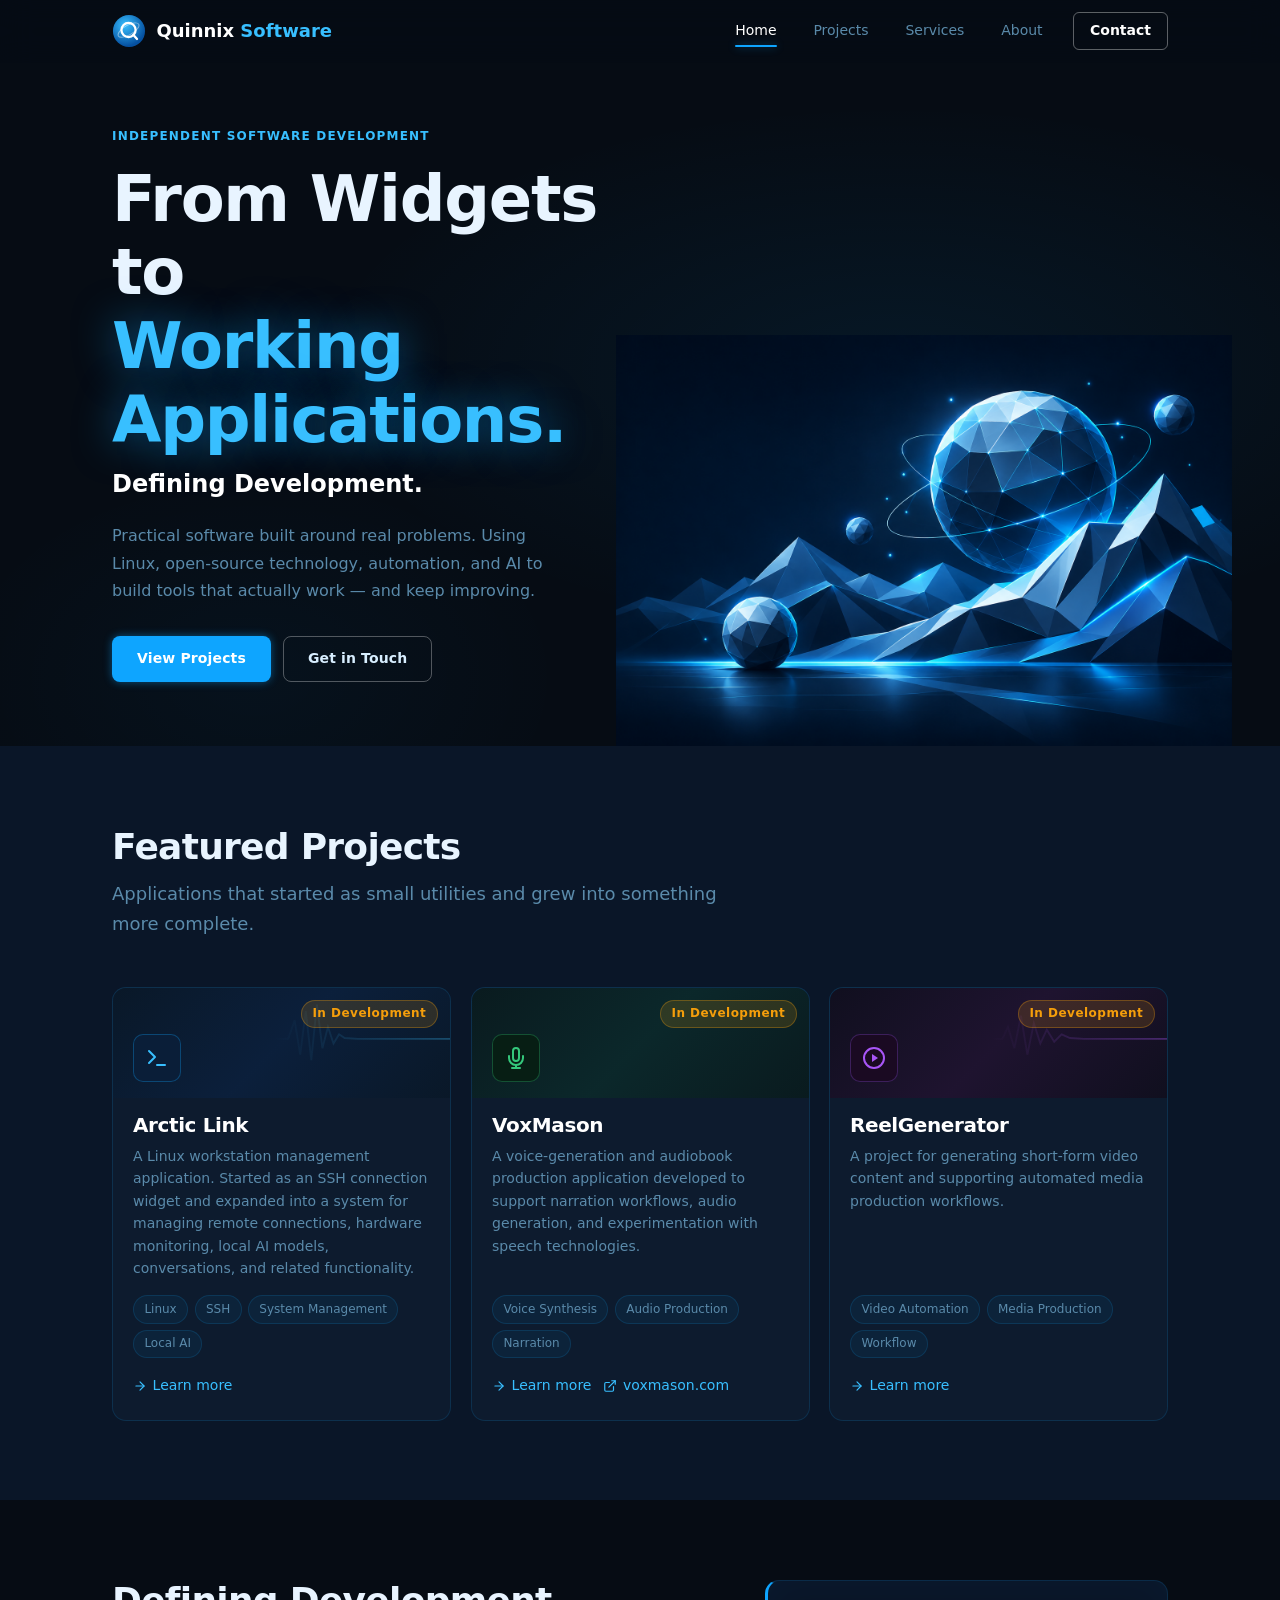
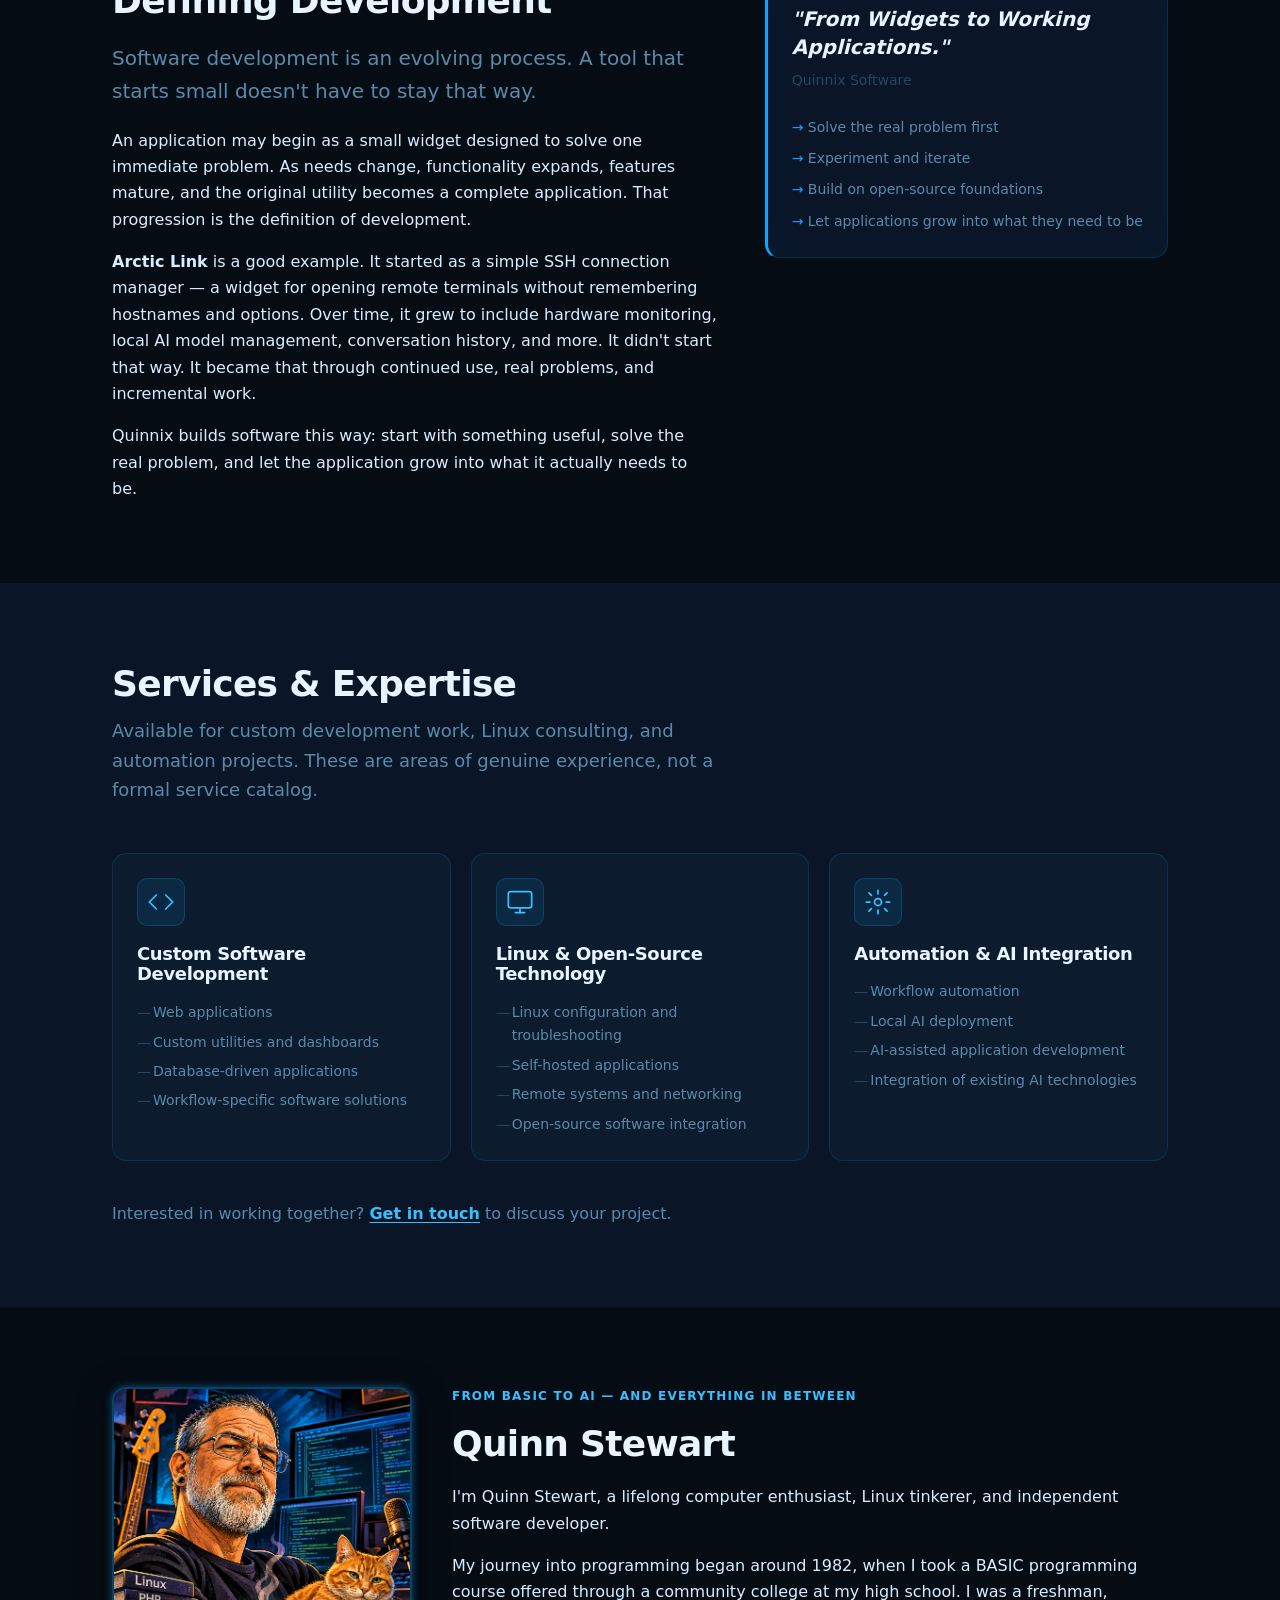
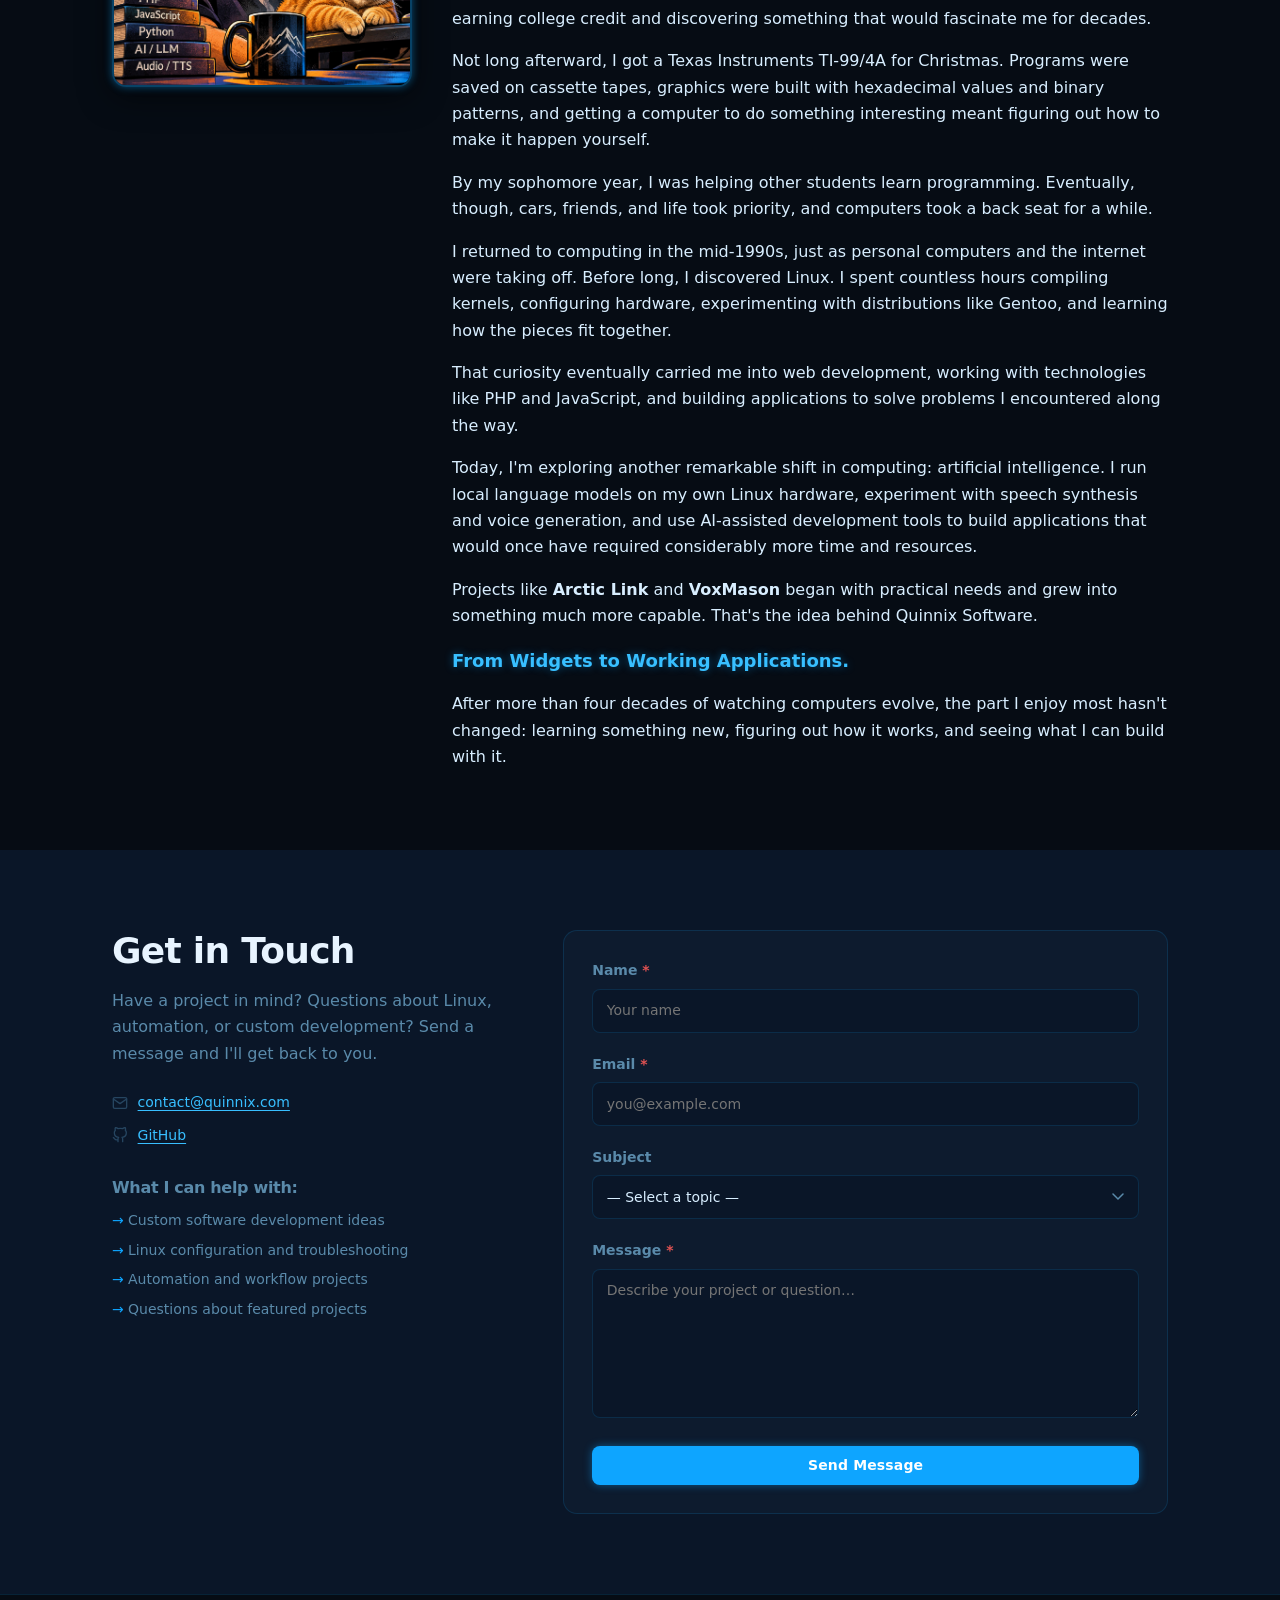
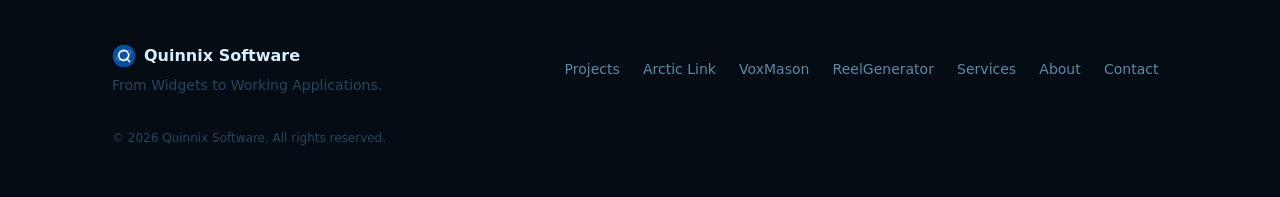
==== commit 0b2b120a: "Replace inline hero SVG with quinnix-hero-exact.svg" ====
--- a/index.html
+++ b/index.html
@@ -102,184 +102,8 @@
         </div>
 
         <div class="hero-graphic" aria-hidden="true">
-          <!-- 3D neon scene — CSS/SVG, no external image -->
-          <svg class="hero-scene" viewBox="0 0 700 520" xmlns="http://www.w3.org/2000/svg" preserveAspectRatio="xMidYMax meet">
-            <defs>
-              <!-- Glow filters -->
-              <filter id="glow-xs" x="-80%" y="-80%" width="260%" height="260%">
-                <feGaussianBlur stdDeviation="3" result="b"/>
-                <feMerge><feMergeNode in="b"/><feMergeNode in="SourceGraphic"/></feMerge>
-              </filter>
-              <filter id="glow-sm" x="-80%" y="-80%" width="260%" height="260%">
-                <feGaussianBlur stdDeviation="6" result="b"/>
-                <feMerge><feMergeNode in="b"/><feMergeNode in="SourceGraphic"/></feMerge>
-              </filter>
-              <filter id="glow-lg" x="-120%" y="-120%" width="340%" height="340%">
-                <feGaussianBlur stdDeviation="14" result="b"/>
-                <feMerge><feMergeNode in="b"/><feMergeNode in="SourceGraphic"/></feMerge>
-              </filter>
-              <!-- Sphere fill -->
-              <radialGradient id="sphere-fill" cx="38%" cy="30%" r="65%">
-                <stop offset="0%"   stop-color="#38bfff" stop-opacity="0.55"/>
-                <stop offset="45%"  stop-color="#0a3878" stop-opacity="0.65"/>
-                <stop offset="100%" stop-color="#020c1e" stop-opacity="0.95"/>
-              </radialGradient>
-              <!-- Small sphere fill -->
-              <radialGradient id="sphere-sm-fill" cx="38%" cy="30%" r="65%">
-                <stop offset="0%"   stop-color="#38bfff" stop-opacity="0.5"/>
-                <stop offset="100%" stop-color="#020c1e" stop-opacity="0.9"/>
-              </radialGradient>
-              <!-- Atmospheric glow -->
-              <radialGradient id="atmo-glow" cx="55%" cy="42%" r="50%">
-                <stop offset="0%"   stop-color="#0ea5ff" stop-opacity="0.18"/>
-                <stop offset="60%"  stop-color="#0a3878" stop-opacity="0.06"/>
-                <stop offset="100%" stop-color="#020c1e" stop-opacity="0"/>
-              </radialGradient>
-              <!-- Mountain gradient -->
-              <linearGradient id="mtn-grad" x1="0" y1="0" x2="0" y2="1">
-                <stop offset="0%"   stop-color="#081a30"/>
-                <stop offset="100%" stop-color="#030c16"/>
-              </linearGradient>
-              <!-- Ground glow -->
-              <linearGradient id="ground-grad" x1="0" y1="0" x2="0" y2="1">
-                <stop offset="0%"   stop-color="#0ea5ff" stop-opacity="0.35"/>
-                <stop offset="100%" stop-color="#020810" stop-opacity="0"/>
-              </linearGradient>
-              <!-- Clip sphere -->
-              <clipPath id="sphere-clip">
-                <circle cx="435" cy="195" r="142"/>
-              </clipPath>
-              <clipPath id="sphere-sm-clip">
-                <circle cx="590" cy="118" r="28"/>
-              </clipPath>
-            </defs>
-
-            <!-- Atmosphere glow -->
-            <ellipse cx="435" cy="210" rx="260" ry="210" fill="url(#atmo-glow)"/>
-
-            <!-- === MOUNTAINS / TERRAIN === -->
-            <!-- Background dark silhouette -->
-            <polygon points="0,520 50,400 110,435 170,375 240,415 310,340 390,390 455,315 510,370 575,295 635,345 700,315 700,520"
-                     fill="#04111f" opacity="0.9"/>
-            <!-- Mid-ground terrain -->
-            <polygon points="260,520 320,360 380,425 445,320 510,385 575,305 640,375 700,335 700,520"
-                     fill="url(#mtn-grad)" stroke="#082040" stroke-width="0.5"/>
-            <!-- Lit triangle peak (sharp bright peak, right side) -->
-            <polygon points="535,255 582,370 625,268" fill="#071c3a" stroke="#38bfff" stroke-width="1.5" filter="url(#glow-xs)" opacity="0.75"/>
-            <polygon points="548,235 586,330 622,252" fill="none" stroke="rgba(180,230,255,0.5)" stroke-width="0.8"/>
-            <!-- Second smaller lit peak -->
-            <polygon points="618,278 648,360 672,290" fill="none" stroke="#0ea5ff" stroke-width="1" opacity="0.4" filter="url(#glow-xs)"/>
-
-            <!-- Ground reflection plane -->
-            <rect x="180" y="395" width="520" height="125" fill="url(#ground-grad)" opacity="0.5"/>
-
-            <!-- Horizontal glow lines (ground grid) -->
-            <g stroke="#0ea5ff" fill="none" filter="url(#glow-xs)">
-              <line x1="180" y1="405" x2="700" y2="405" stroke-width="0.9" opacity="0.55"/>
-              <line x1="210" y1="420" x2="700" y2="420" stroke-width="0.6" opacity="0.38"/>
-              <line x1="240" y1="436" x2="700" y2="436" stroke-width="0.4" opacity="0.25"/>
-              <line x1="270" y1="452" x2="700" y2="452" stroke-width="0.3" opacity="0.16"/>
-            </g>
-            <!-- Strong horizon line -->
-            <line x1="150" y1="398" x2="700" y2="398" stroke="#38bfff" stroke-width="1.2" opacity="0.7" filter="url(#glow-sm)"/>
-
-            <!-- === ORBITAL RINGS (behind sphere) === -->
-            <ellipse cx="435" cy="195" rx="188" ry="58" fill="none" stroke="#0ea5ff" stroke-width="0.9"
-                     transform="rotate(-28 435 195)" filter="url(#glow-sm)" opacity="0.45"/>
-            <ellipse cx="435" cy="195" rx="162" ry="48" fill="none" stroke="#38bfff" stroke-width="0.6"
-                     transform="rotate(14 435 195)" opacity="0.35"/>
-
-            <!-- === MAIN GEODESIC SPHERE === -->
-            <!-- Base sphere fill -->
-            <circle cx="435" cy="195" r="142" fill="url(#sphere-fill)" opacity="0.9"/>
-
-            <!-- Wireframe latitude lines (clipped to sphere) -->
-            <g clip-path="url(#sphere-clip)" stroke="#38bfff" fill="none">
-              <ellipse cx="435" cy="118" rx="58"  ry="13" stroke-width="0.7" opacity="0.45"/>
-              <ellipse cx="435" cy="143" rx="98"  ry="22" stroke-width="0.7" opacity="0.52"/>
-              <ellipse cx="435" cy="172" rx="128" ry="32" stroke-width="0.8" opacity="0.6"/>
-              <ellipse cx="435" cy="205" rx="142" ry="40" stroke-width="0.8" opacity="0.65"/>
-              <ellipse cx="435" cy="240" rx="128" ry="32" stroke-width="0.7" opacity="0.52"/>
-              <ellipse cx="435" cy="268" rx="96"  ry="22" stroke-width="0.6" opacity="0.42"/>
-              <ellipse cx="435" cy="292" rx="58"  ry="13" stroke-width="0.5" opacity="0.32"/>
-            </g>
-
-            <!-- Wireframe longitude lines -->
-            <g clip-path="url(#sphere-clip)" stroke="#38bfff" fill="none">
-              <ellipse cx="435" cy="195" rx="142" ry="36" stroke-width="0.7" transform="rotate(0   435 195)" opacity="0.5"/>
-              <ellipse cx="435" cy="195" rx="142" ry="36" stroke-width="0.6" transform="rotate(30  435 195)" opacity="0.42"/>
-              <ellipse cx="435" cy="195" rx="142" ry="36" stroke-width="0.6" transform="rotate(60  435 195)" opacity="0.42"/>
-              <ellipse cx="435" cy="195" rx="142" ry="36" stroke-width="0.7" transform="rotate(90  435 195)" opacity="0.5"/>
-              <ellipse cx="435" cy="195" rx="142" ry="36" stroke-width="0.6" transform="rotate(120 435 195)" opacity="0.4"/>
-              <ellipse cx="435" cy="195" rx="142" ry="36" stroke-width="0.6" transform="rotate(150 435 195)" opacity="0.4"/>
-            </g>
-
-            <!-- Triangular facets — lit (top-right face toward light) -->
-            <g clip-path="url(#sphere-clip)">
-              <polygon points="435,78 500,125 370,125" fill="#0d4a9a" stroke="#38bfff" stroke-width="0.7" opacity="0.9"/>
-              <polygon points="500,125 555,172 480,160" fill="#1060c8" stroke="#38bfff" stroke-width="0.7" opacity="0.85"/>
-              <polygon points="435,78 500,125 545,88"  fill="#133070" stroke="#38bfff" stroke-width="0.6" opacity="0.8"/>
-              <polygon points="370,125 435,78 405,68"  fill="#0a3060" stroke="#38bfff" stroke-width="0.6" opacity="0.75"/>
-              <polygon points="500,125 480,160 545,155" fill="#1468d8" stroke="#38bfff" stroke-width="0.6" opacity="0.8"/>
-              <polygon points="555,172 535,218 578,196" fill="#0a3878" stroke="#38bfff" stroke-width="0.6" opacity="0.75"/>
-              <!-- Mid-lit faces -->
-              <polygon points="370,125 400,168 340,162" fill="#081832" stroke="#1a60b0" stroke-width="0.5" opacity="0.7"/>
-              <polygon points="435,195 400,168 480,158" fill="#09204a" stroke="#1a60b0" stroke-width="0.5" opacity="0.7"/>
-              <polygon points="480,158 535,152 515,202" fill="#0b2e58" stroke="#38bfff" stroke-width="0.5" opacity="0.7"/>
-              <polygon points="435,195 480,232 408,228" fill="#071628" stroke="#1050a0" stroke-width="0.5" opacity="0.65"/>
-              <!-- Dark faces (away from light) -->
-              <polygon points="340,162 368,218 308,208" fill="#040d1a" stroke="#0a2850" stroke-width="0.5" opacity="0.9"/>
-              <polygon points="368,218 335,258 408,252" fill="#040d1a" stroke="#0a2850" stroke-width="0.5" opacity="0.9"/>
-              <polygon points="408,252 435,290 368,285" fill="#030810" stroke="#081e3a" stroke-width="0.5" opacity="0.9"/>
-              <polygon points="480,232 460,272 530,258" fill="#04101e" stroke="#0a2448" stroke-width="0.5" opacity="0.85"/>
-            </g>
-
-            <!-- Sphere outer glow -->
-            <circle cx="435" cy="195" r="142" fill="none" stroke="#0ea5ff" stroke-width="1.5"
-                    filter="url(#glow-lg)" opacity="0.55"/>
-            <circle cx="435" cy="195" r="142" fill="none" stroke="#38bfff" stroke-width="1" opacity="0.8"/>
-            <!-- Inner highlight arc (top-right bright edge) -->
-            <path d="M 490,78 A 142,142 0 0,1 572,255" fill="none" stroke="rgba(180,230,255,0.6)" stroke-width="1.5" filter="url(#glow-xs)"/>
-
-            <!-- === SMALL SATELLITE SPHERE (top-right) === -->
-            <circle cx="590" cy="118" r="28" fill="url(#sphere-sm-fill)" opacity="0.8"/>
-            <circle cx="590" cy="118" r="28" fill="none" stroke="#38bfff" stroke-width="1"
-                    filter="url(#glow-sm)" opacity="0.65"/>
-            <ellipse cx="590" cy="118" rx="28" ry="9" fill="none" stroke="#38bfff" stroke-width="0.5"
-                     clip-path="url(#sphere-sm-clip)" opacity="0.5"/>
-            <ellipse cx="590" cy="118" rx="22" ry="6" fill="none" stroke="#38bfff" stroke-width="0.4"
-                     transform="rotate(80 590 118)" clip-path="url(#sphere-sm-clip)" opacity="0.4"/>
-
-            <!-- === BOTTOM SPHERE === -->
-            <circle cx="318" cy="372" r="42" fill="url(#sphere-sm-fill)" opacity="0.75"/>
-            <circle cx="318" cy="372" r="42" fill="none" stroke="#0ea5ff" stroke-width="1"
-                    filter="url(#glow-sm)" opacity="0.5"/>
-            <ellipse cx="318" cy="372" rx="42" ry="13" fill="none" stroke="#38bfff" stroke-width="0.6" opacity="0.45"/>
-            <ellipse cx="318" cy="372" rx="32" ry="9" fill="none" stroke="#38bfff" stroke-width="0.4"
-                     transform="rotate(70 318 372)" opacity="0.35"/>
-
-            <!-- Connecting particle lines -->
-            <line x1="435" y1="195" x2="590" y2="118" stroke="#38bfff" stroke-width="0.5"
-                  stroke-dasharray="3,4" opacity="0.3" filter="url(#glow-xs)"/>
-            <line x1="435" y1="335" x2="318" y2="372" stroke="#0ea5ff" stroke-width="0.5"
-                  stroke-dasharray="3,4" opacity="0.25"/>
-
-            <!-- Scatter particles -->
-            <g fill="#38bfff" filter="url(#glow-xs)">
-              <circle cx="372" cy="95"  r="2"   opacity="0.7"/>
-              <circle cx="510" cy="72"  r="1.5" opacity="0.6"/>
-              <circle cx="618" cy="168" r="2"   opacity="0.65"/>
-              <circle cx="655" cy="210" r="1.5" opacity="0.5"/>
-              <circle cx="560" cy="308" r="1.2" opacity="0.45"/>
-              <circle cx="298" cy="255" r="1.5" opacity="0.5"/>
-              <circle cx="265" cy="318" r="1"   opacity="0.4"/>
-              <circle cx="658" cy="355" r="1.5" opacity="0.5"/>
-              <circle cx="400" cy="58"  r="1.2" opacity="0.55"/>
-              <circle cx="478" cy="44"  r="1.5" opacity="0.5"/>
-              <circle cx="210" cy="340" r="1"   opacity="0.3"/>
-              <circle cx="680" cy="285" r="1.2" opacity="0.4"/>
-            </g>
-          </svg>
+          <img src="assets/images/quinnix-hero-exact.svg" alt="" class="hero-scene"
+               width="700" height="520">
         </div>
 
       </div>
--- a/assets/css/site.css
+++ b/assets/css/site.css
@@ -864,6 +864,16 @@
 .screenshot-placeholder svg { opacity: 0.4; }
 .screenshot-placeholder span { font-size: var(--text-sm); }
 
+.screenshot-img {
+  aspect-ratio: 16/9;
+  width: 100%;
+  display: block;
+  object-fit: cover;
+  object-position: top center;
+  border-radius: var(--radius-lg);
+  border: 1px solid var(--border);
+}
+
 .status-block {
   background: var(--bg-card); border: 1px solid var(--border);
   border-radius: var(--radius-lg); padding: 1.5rem;
@@ -947,3 +957,149 @@
 }
 .pulse { animation: pulse-glow 3s ease-in-out infinite; }
 @media (prefers-reduced-motion: reduce) { .pulse { animation: none; opacity: 0.7; } }
+
+/* ============================================================
+   SCREENSHOT SHOWCASES + LIGHTBOX
+   ============================================================ */
+
+/* Intro text above a showcase — readable line length, shared styles */
+.section-intro {
+  max-width: 760px;
+  margin-bottom: 2.5rem;
+}
+.section-intro h2    { margin-bottom: 1rem; }
+.section-intro p     { color: var(--text-soft); margin-bottom: 1em; }
+.section-intro p:last-child { margin-bottom: 0; }
+
+/* Shared: clickable image wrapper */
+.ss-link {
+  display: block;
+  cursor: zoom-in;
+  position: relative;
+}
+.ss-link:focus-visible { outline: 2px solid var(--accent); outline-offset: 2px; }
+.ss-link::after {
+  content: '';
+  position: absolute; inset: 0;
+  background: rgba(14, 165, 255, 0);
+  transition: background 0.15s ease;
+  pointer-events: none;
+}
+.ss-link:hover::after { background: rgba(14, 165, 255, 0.07); }
+
+/* Shared: screenshot image — 16:9, cropped from top */
+.ss-img {
+  width: 100%;
+  height: auto;
+  display: block;
+  aspect-ratio: 16 / 9;
+  object-fit: cover;
+  object-position: top center;
+}
+
+/* Shared: label beneath an image panel */
+.ss-label {
+  font-size: var(--text-xs);
+  font-weight: 600;
+  color: var(--text-soft);
+  letter-spacing: 0.01em;
+  padding: 0.5rem 0.9rem;
+  border-top: 1px solid var(--border);
+  background: var(--bg-card);
+}
+
+/* Shared: caption below the entire showcase block */
+.ss-caption {
+  font-size: var(--text-xs);
+  color: var(--text-muted);
+  margin-top: 0.65rem;
+  display: flex;
+  align-items: center;
+  flex-wrap: wrap;
+  gap: 0.4rem;
+}
+.ss-caption .sep { opacity: 0.4; }
+
+/* Wide single showcase — VoxMason */
+.screenshot-showcase {
+  background: var(--bg-card);
+  border: 1px solid var(--border);
+  border-radius: var(--radius-lg);
+  overflow: hidden;
+  box-shadow: 0 4px 32px rgba(0, 0, 0, 0.35);
+}
+.screenshot-showcase .ss-link { border-radius: 0; }
+
+/* Dual showcase — Arctic Link (primary + secondary side by side) */
+.screenshot-duo {
+  display: grid;
+  grid-template-columns: 3fr 2fr;
+  gap: 0.75rem;
+  align-items: start;
+}
+@media (max-width: 600px) { .screenshot-duo { grid-template-columns: 1fr; } }
+
+.screenshot-duo .ss-primary,
+.screenshot-duo .ss-secondary {
+  background: var(--bg-card);
+  border: 1px solid var(--border);
+  border-radius: var(--radius-lg);
+  overflow: hidden;
+  box-shadow: 0 4px 24px rgba(0, 0, 0, 0.3);
+}
+
+/* Pair showcase — ReelGenerator (two equal panels) */
+.screenshot-pair {
+  display: grid;
+  grid-template-columns: 1fr 1fr;
+  gap: 0.75rem;
+  align-items: start;
+}
+@media (max-width: 600px) { .screenshot-pair { grid-template-columns: 1fr; } }
+
+.screenshot-pair .ss-panel {
+  background: var(--bg-card);
+  border: 1px solid var(--border);
+  border-radius: var(--radius-lg);
+  overflow: hidden;
+  box-shadow: 0 4px 24px rgba(0, 0, 0, 0.3);
+}
+
+/* Lightbox overlay */
+.lightbox {
+  display: none;
+  position: fixed; inset: 0; z-index: 9000;
+  background: rgba(0, 0, 0, 0.92);
+  align-items: center; justify-content: center;
+  padding: 2rem;
+  cursor: zoom-out;
+}
+.lightbox.is-open { display: flex; }
+
+.lightbox-img {
+  max-width: min(100%, 1400px);
+  max-height: 90vh;
+  width: auto; height: auto;
+  object-fit: contain;
+  border-radius: var(--radius);
+  box-shadow: 0 0 80px rgba(0, 0, 0, 0.9), 0 0 0 1px rgba(14, 165, 255, 0.15);
+  display: block;
+  cursor: default;
+}
+
+.lightbox-close {
+  position: fixed; top: 1rem; right: 1rem;
+  width: 44px; height: 44px;
+  background: rgba(255, 255, 255, 0.1);
+  border: 1px solid rgba(255, 255, 255, 0.25);
+  border-radius: 50%;
+  display: flex; align-items: center; justify-content: center;
+  color: #fff; cursor: pointer;
+  transition: background 0.15s ease, border-color 0.15s ease;
+  z-index: 1;
+}
+.lightbox-close:hover {
+  background: rgba(255, 255, 255, 0.22);
+  border-color: rgba(255, 255, 255, 0.5);
+}
+.lightbox-close:focus-visible { outline: 2px solid var(--accent); outline-offset: 3px; }
